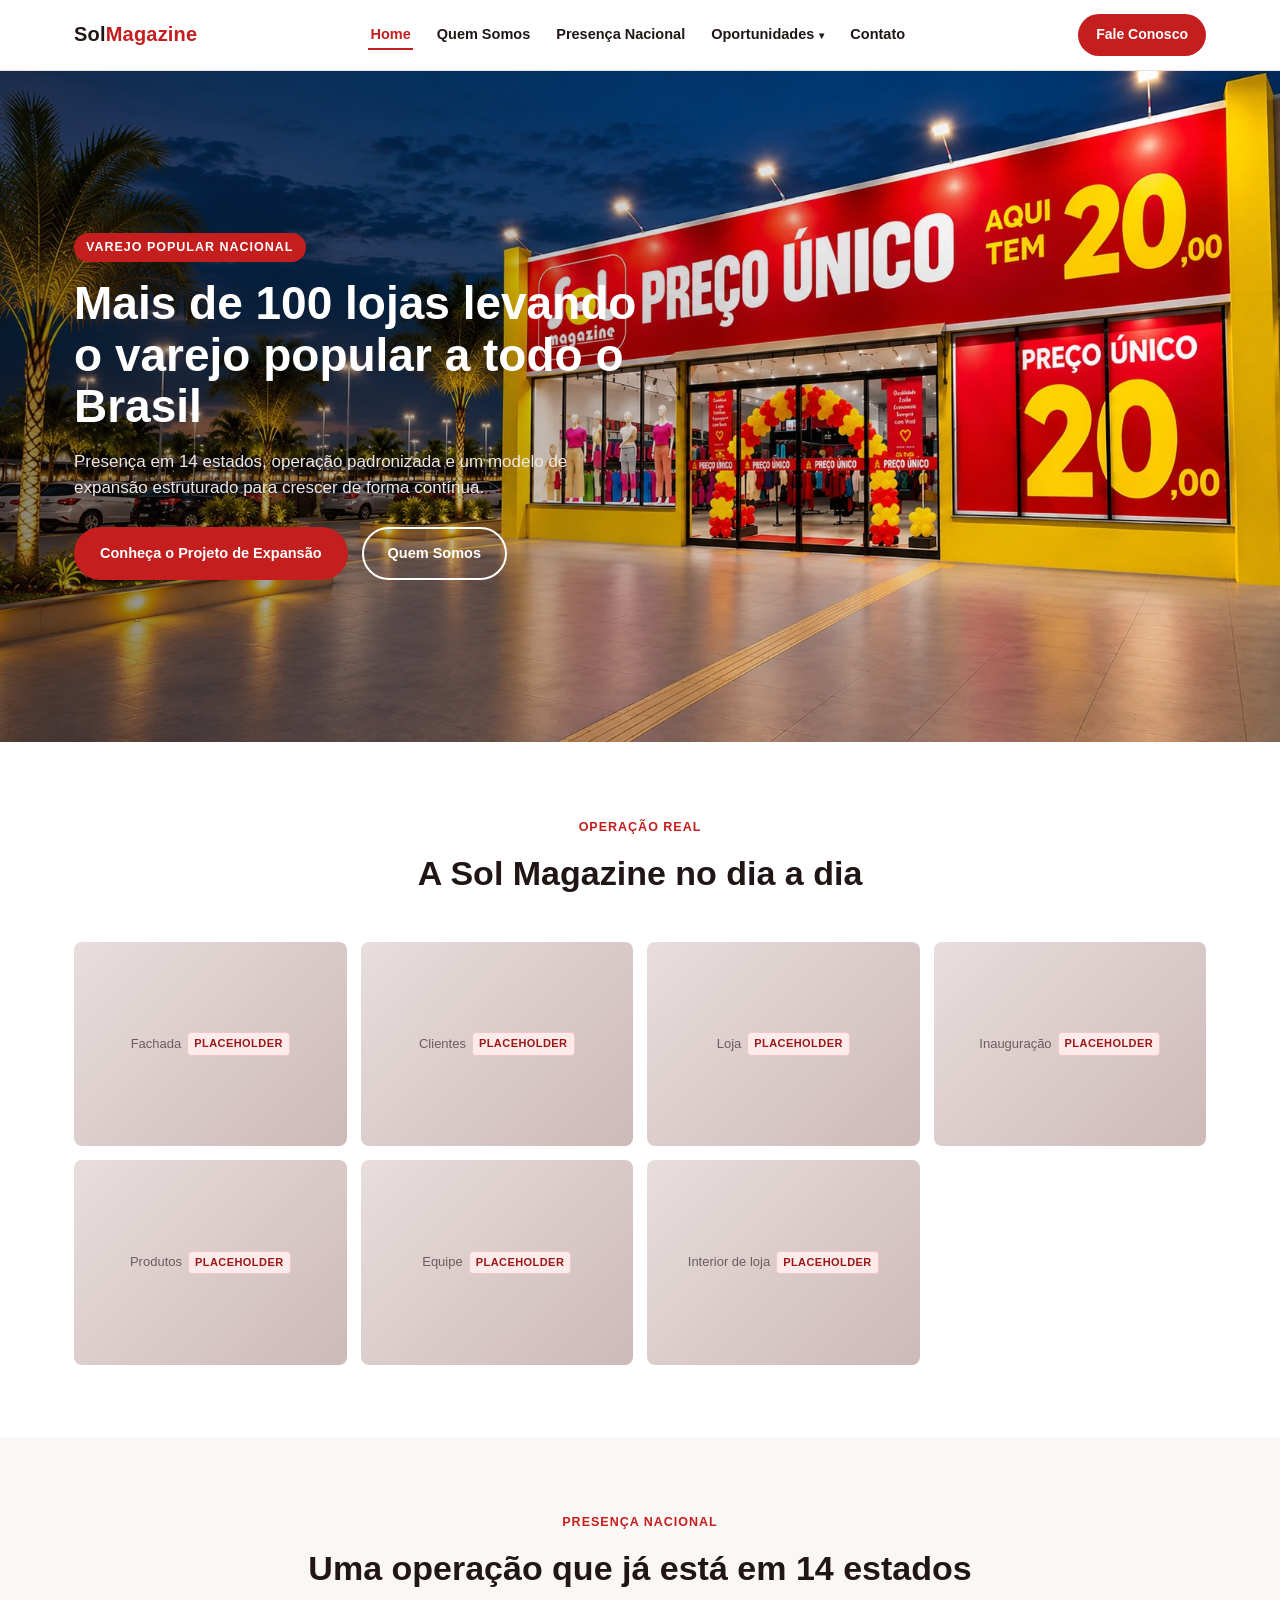
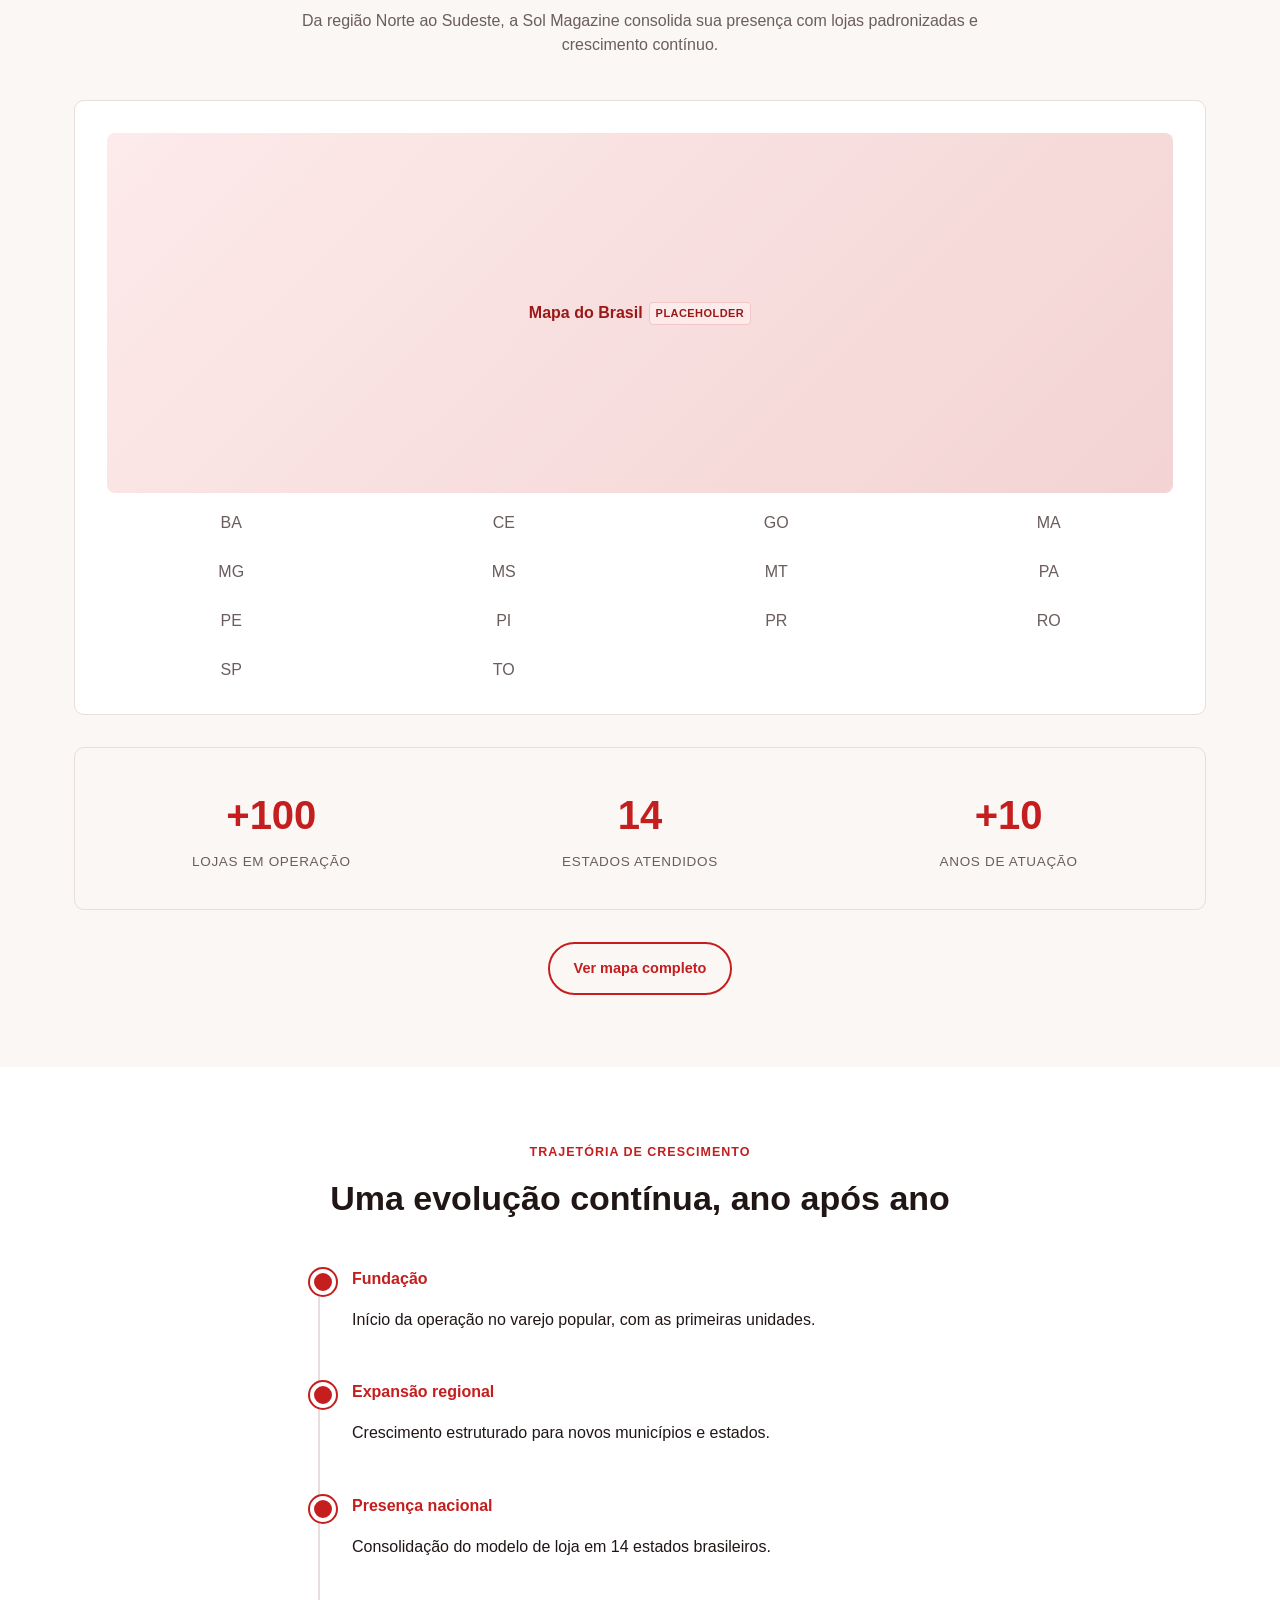
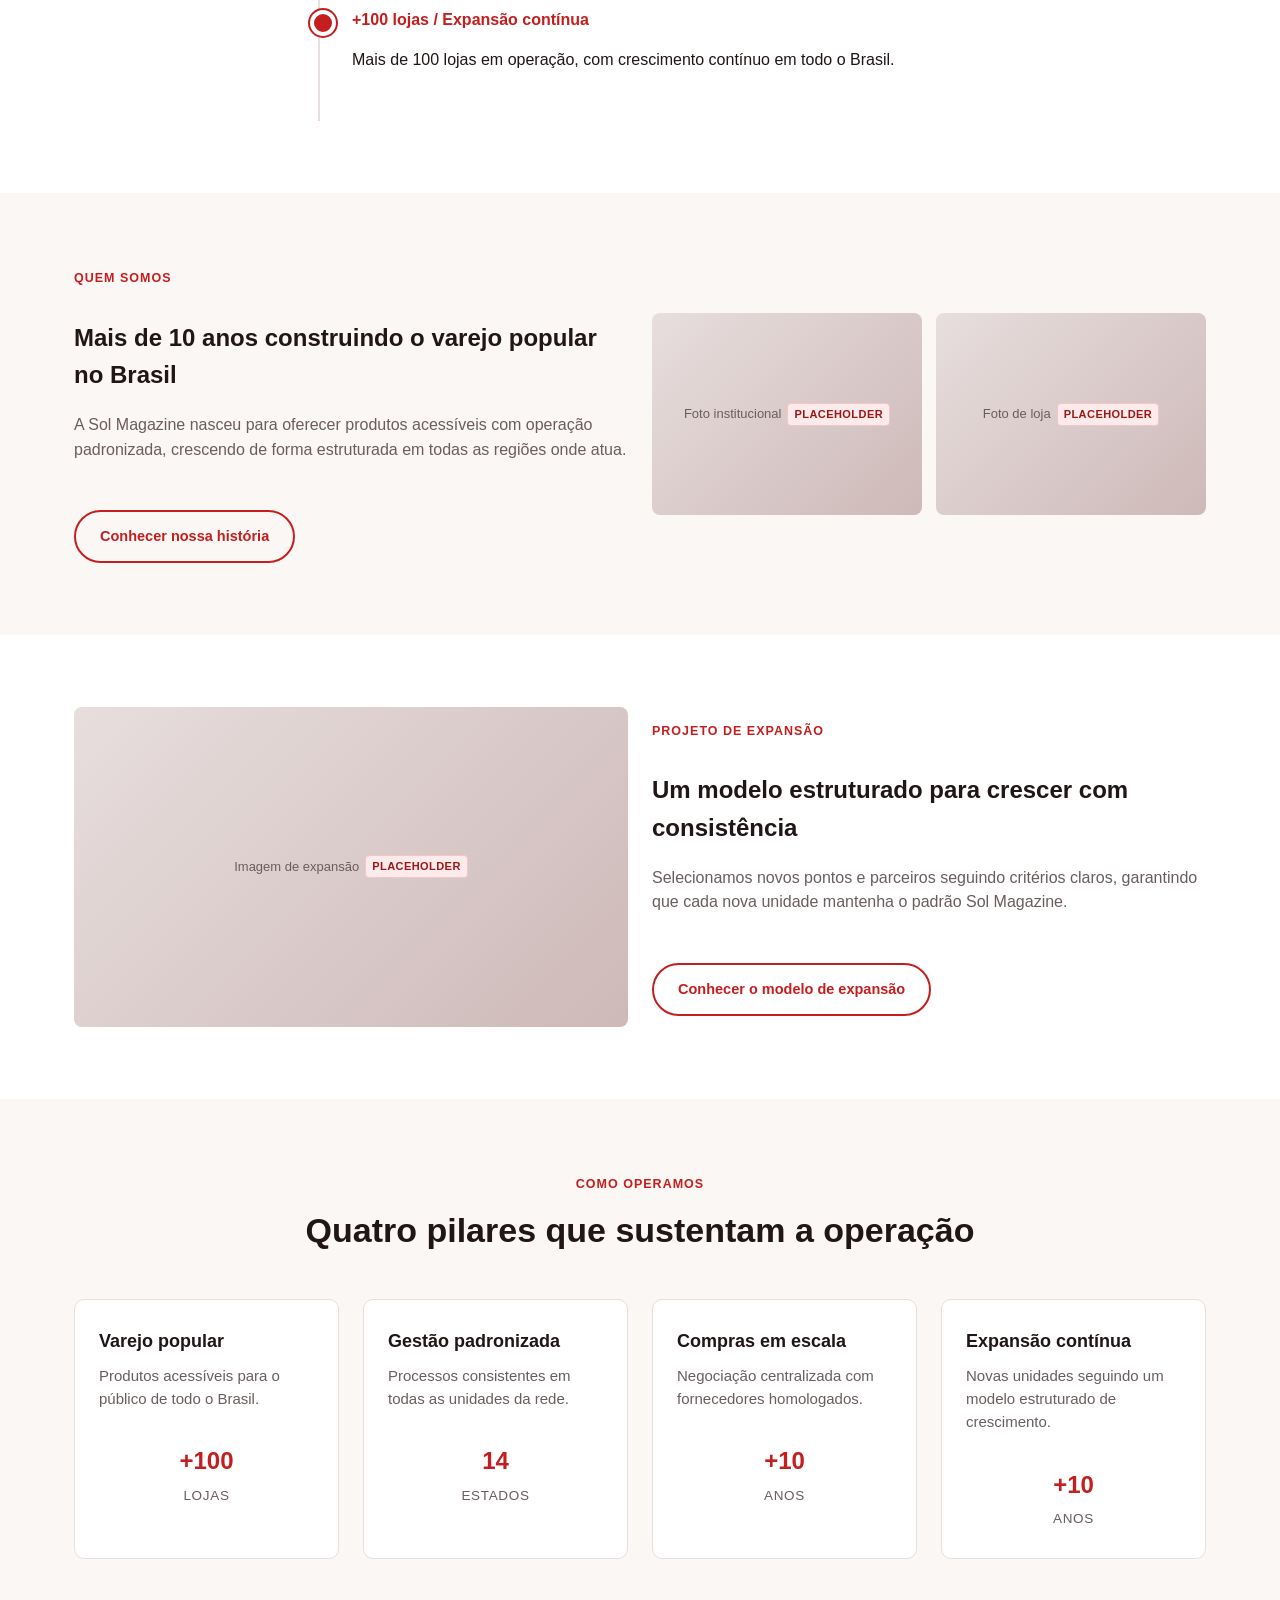
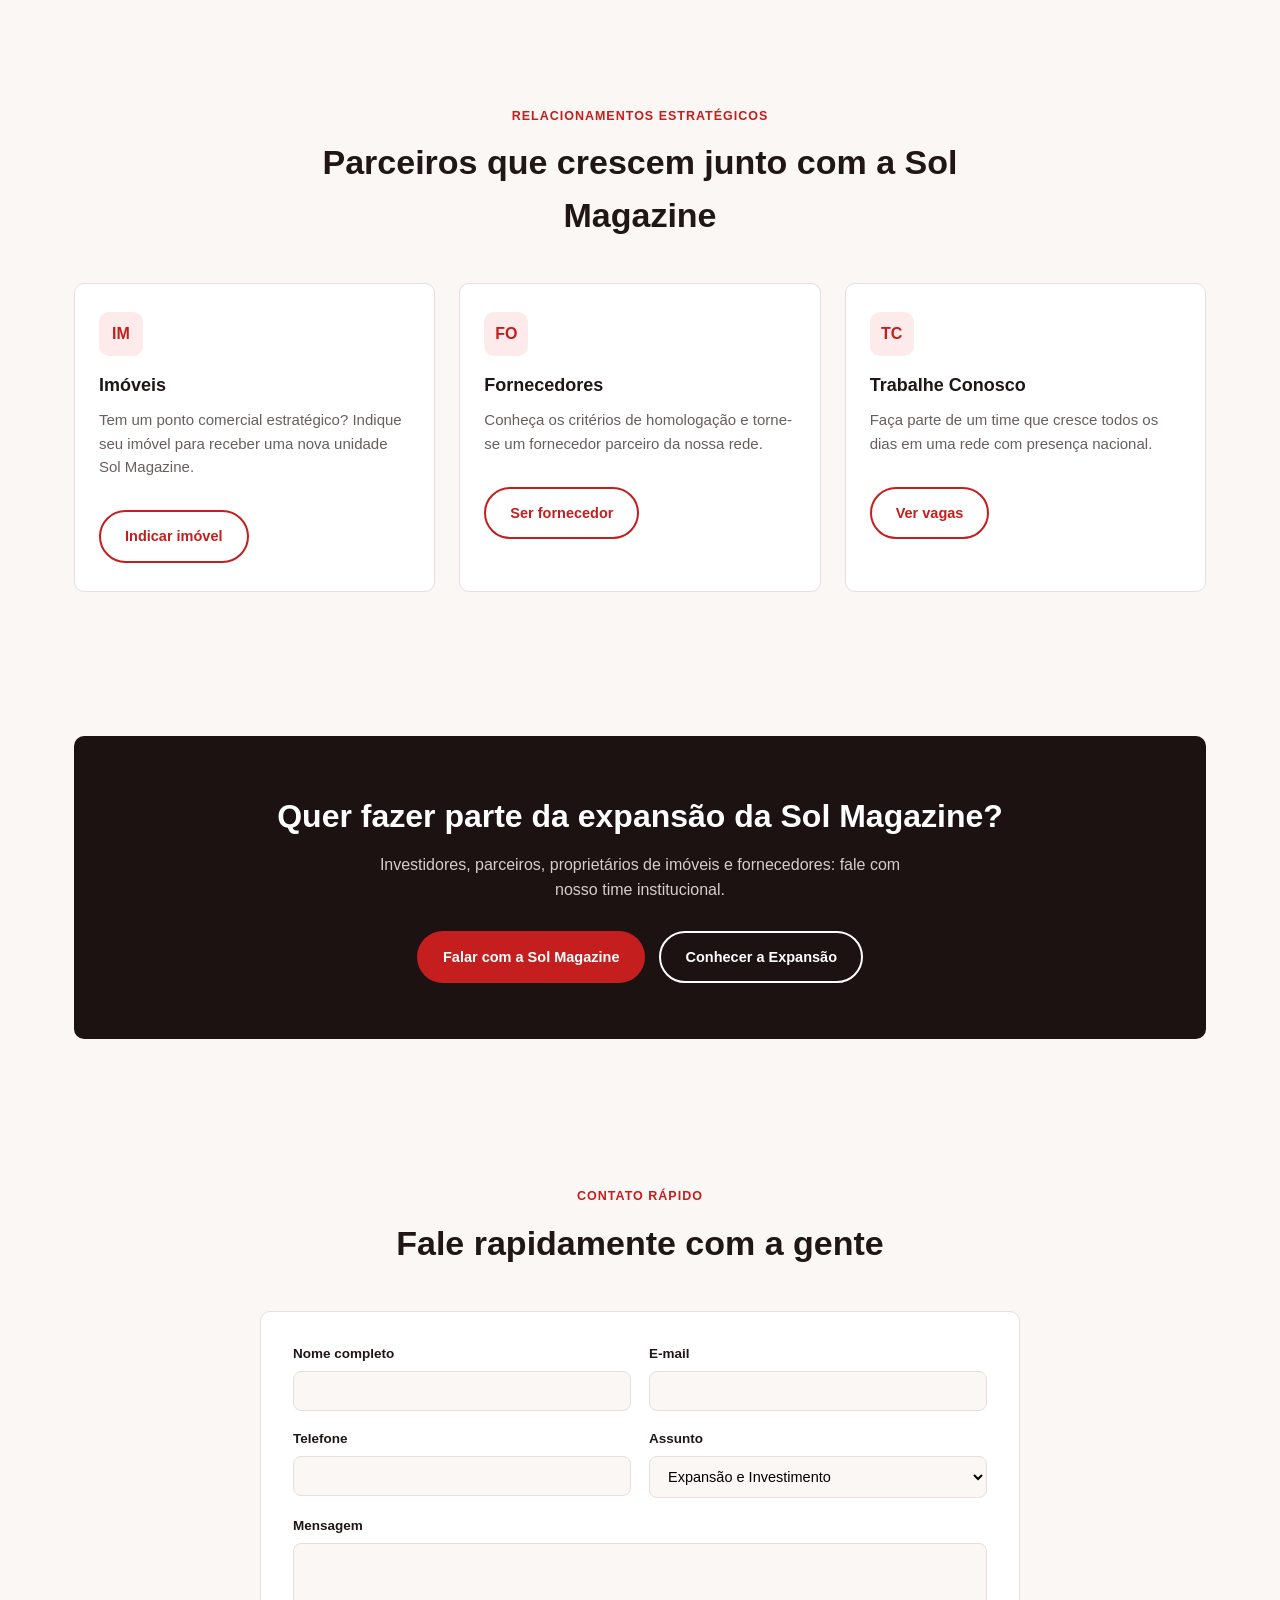
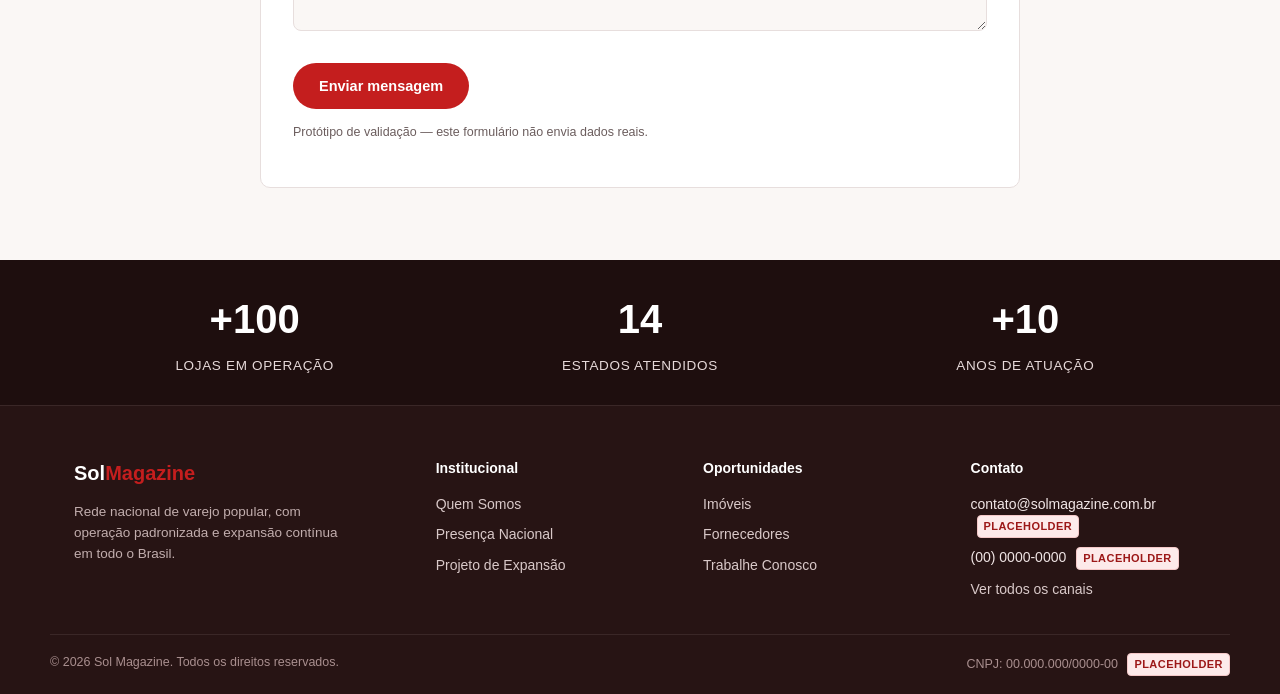
==== index.html @ a0f17f72 "Homologa Hero responsivo da Home com imagens e gradientes definitivos Co-Authored-By: Claude Sonnet " ====
<!DOCTYPE html>
<html lang="pt-BR">
<head>
<meta charset="UTF-8">
<meta name="viewport" content="width=device-width, initial-scale=1.0">
<title>Sol Magazine | Rede Nacional de Varejo Popular</title>
<link rel="stylesheet" href="styles.css">
<style>
/* Hero Home — desktop/tablet */
#hero-home {
  background-position: center center;
}
#hero-home::before {
  background: linear-gradient(to right, rgba(10,5,5,0.48) 0%, rgba(10,5,5,0.32) 30%, rgba(10,5,5,0.12) 58%, transparent 82%);
}
/* Hero Home — mobile */
@media (max-width: 768px) {
  #hero-home {
    background-image: url('assets/images/hero-home-mobile.png') !important;
    background-position: center center;
  }
  #hero-home::before {
    background: linear-gradient(to bottom, rgba(10,5,5,0.70) 0%, rgba(10,5,5,0.45) 40%, rgba(10,5,5,0.20) 70%, transparent 100%);
  }
}
</style>
</head>
<body>

  <header class="site-header">
    <div class="nav-wrap">
      <a href="index.html" class="logo">Sol<span>Magazine</span></a>
      <nav>
        <ul class="nav-links">
          <li><a href="index.html">Home</a></li>
          <li><a href="quem-somos.html">Quem Somos</a></li>
          <li><a href="presenca-nacional.html">Presença Nacional</a></li>
          <li class="has-dropdown">
            <a href="#" class="dropdown-toggle">Oportunidades</a>
            <ul class="dropdown-menu">
              <li><a href="expansao.html">Expansão</a></li>
              <li><a href="imoveis.html">Imóveis</a></li>
              <li><a href="fornecedores.html">Fornecedores</a></li>
              <li><a href="trabalhe-conosco.html">Trabalhe Conosco</a></li>
            </ul>
          </li>
          <li><a href="contato.html">Contato</a></li>
        </ul>
      </nav>
      <a href="contato.html" class="nav-cta">Fale Conosco</a>
      <button class="menu-toggle" aria-label="Abrir menu">&#9776;</button>
    </div>
  </header>

  <main>
    <!-- HERO -->
    <section class="hero" id="hero-home" style="background-image:url('assets/images/hero-home-desktop.png');">
      <div class="hero-content">
        <span class="eyebrow">Varejo Popular Nacional</span>
        <h1>Mais de 100 lojas levando o varejo popular a todo o Brasil</h1>
        <p>Presença em 14 estados, operação padronizada e um modelo de expansão estruturado para crescer de forma contínua.</p>
        <div class="hero-actions">
          <a href="expansao.html" class="btn btn-primary">Conheça o Projeto de Expansão</a>
          <a href="quem-somos.html" class="btn btn-outline">Quem Somos</a>
        </div>
      </div>
    </section>

    <!-- OPERAÇÃO REAL -->
    <section class="section-alt">
      <div class="container">
        <div class="section-head">
          <span class="section-eyebrow">Operação Real</span>
          <h2>A Sol Magazine no dia a dia</h2>
        </div>
        <div class="gallery">
          <div class="gallery-item">Fachada <span class="placeholder-tag">placeholder</span></div>
          <div class="gallery-item">Clientes <span class="placeholder-tag">placeholder</span></div>
          <div class="gallery-item">Loja <span class="placeholder-tag">placeholder</span></div>
          <div class="gallery-item">Inauguração <span class="placeholder-tag">placeholder</span></div>
          <div class="gallery-item">Produtos <span class="placeholder-tag">placeholder</span></div>
          <div class="gallery-item">Equipe <span class="placeholder-tag">placeholder</span></div>
          <div class="gallery-item">Interior de loja <span class="placeholder-tag">placeholder</span></div>
        </div>
      </div>
    </section>

    <!-- PRESENÇA NACIONAL (resumo) -->
    <section class="section-tinted">
      <div class="container">
        <div class="section-head">
          <span class="section-eyebrow">Presença Nacional</span>
          <h2>Uma operação que já está em 14 estados</h2>
          <p>Da região Norte ao Sudeste, a Sol Magazine consolida sua presença com lojas padronizadas e crescimento contínuo.</p>
        </div>
        <div class="map-wrap">
          <div class="map-placeholder">Mapa do Brasil <span class="placeholder-tag">placeholder</span></div>
          <div class="grid grid-4" style="text-align:center;">
            <div>BA</div><div>CE</div><div>GO</div><div>MA</div>
            <div>MG</div><div>MS</div><div>MT</div><div>PA</div>
            <div>PE</div><div>PI</div><div>PR</div><div>RO</div>
            <div>SP</div><div>TO</div>
          </div>
        </div>
        <div class="stats-bar light mt-32">
          <div class="stat"><div class="stat-num">+100</div><div class="stat-label">Lojas em operação</div></div>
          <div class="stat"><div class="stat-num">14</div><div class="stat-label">Estados atendidos</div></div>
          <div class="stat"><div class="stat-num">+10</div><div class="stat-label">Anos de atuação</div></div>
        </div>
        <div class="text-center mt-32">
          <a href="presenca-nacional.html" class="btn btn-secondary">Ver mapa completo</a>
        </div>
      </div>
    </section>

    <!-- TRAJETÓRIA DE CRESCIMENTO -->
    <section class="section-alt">
      <div class="container">
        <div class="section-head">
          <span class="section-eyebrow">Trajetória de Crescimento</span>
          <h2>Uma evolução contínua, ano após ano</h2>
        </div>
        <ul class="timeline" style="max-width:680px; margin:0 auto;">
          <li class="timeline-item">
            <span class="timeline-year">Fundação</span>
            <p>Início da operação no varejo popular, com as primeiras unidades.</p>
          </li>
          <li class="timeline-item">
            <span class="timeline-year">Expansão regional</span>
            <p>Crescimento estruturado para novos municípios e estados.</p>
          </li>
          <li class="timeline-item">
            <span class="timeline-year">Presença nacional</span>
            <p>Consolidação do modelo de loja em 14 estados brasileiros.</p>
          </li>
          <li class="timeline-item">
            <span class="timeline-year">+100 lojas / Expansão contínua</span>
            <p>Mais de 100 lojas em operação, com crescimento contínuo em todo o Brasil.</p>
          </li>
        </ul>
      </div>
    </section>

    <!-- QUEM SOMOS (resumo) -->
    <section class="section-tinted">
      <div class="container">
        <div class="grid grid-2" style="align-items:center;">
          <div>
            <span class="section-eyebrow">Quem Somos</span>
            <h2>Mais de 10 anos construindo o varejo popular no Brasil</h2>
            <p style="color:var(--texto-claro);">A Sol Magazine nasceu para oferecer produtos acessíveis com operação padronizada, crescendo de forma estruturada em todas as regiões onde atua.</p>
            <a href="quem-somos.html" class="btn btn-secondary mt-32">Conhecer nossa história</a>
          </div>
          <div class="gallery" style="grid-template-columns:repeat(2,1fr);">
            <div class="gallery-item">Foto institucional <span class="placeholder-tag">placeholder</span></div>
            <div class="gallery-item">Foto de loja <span class="placeholder-tag">placeholder</span></div>
          </div>
        </div>
      </div>
    </section>

    <!-- PROJETO DE EXPANSÃO -->
    <section class="section-alt">
      <div class="container">
        <div class="grid grid-2" style="align-items:center;">
          <div class="gallery-item" style="aspect-ratio:auto; height:320px;">Imagem de expansão <span class="placeholder-tag">placeholder</span></div>
          <div>
            <span class="section-eyebrow">Projeto de Expansão</span>
            <h2>Um modelo estruturado para crescer com consistência</h2>
            <p style="color:var(--texto-claro);">Selecionamos novos pontos e parceiros seguindo critérios claros, garantindo que cada nova unidade mantenha o padrão Sol Magazine.</p>
            <a href="expansao.html" class="btn btn-secondary mt-32">Conhecer o modelo de expansão</a>
          </div>
        </div>
      </div>
    </section>

    <!-- COMO OPERAMOS -->
    <section class="section-tinted">
      <div class="container">
        <div class="section-head">
          <span class="section-eyebrow">Como Operamos</span>
          <h2>Quatro pilares que sustentam a operação</h2>
        </div>
        <div class="grid grid-4">
          <div class="card">
            <h3>Varejo popular</h3>
            <p>Produtos acessíveis para o público de todo o Brasil.</p>
            <div class="stat mt-32"><div class="stat-num" style="color:var(--vermelho); font-size:24px;">+100</div><div class="stat-label" style="color:var(--texto-claro);">lojas</div></div>
          </div>
          <div class="card">
            <h3>Gestão padronizada</h3>
            <p>Processos consistentes em todas as unidades da rede.</p>
            <div class="stat mt-32"><div class="stat-num" style="color:var(--vermelho); font-size:24px;">14</div><div class="stat-label" style="color:var(--texto-claro);">estados</div></div>
          </div>
          <div class="card">
            <h3>Compras em escala</h3>
            <p>Negociação centralizada com fornecedores homologados.</p>
            <div class="stat mt-32"><div class="stat-num" style="color:var(--vermelho); font-size:24px;">+10</div><div class="stat-label" style="color:var(--texto-claro);">anos</div></div>
          </div>
          <div class="card">
            <h3>Expansão contínua</h3>
            <p>Novas unidades seguindo um modelo estruturado de crescimento.</p>
            <div class="stat mt-32"><div class="stat-num" style="color:var(--vermelho); font-size:24px;">+10</div><div class="stat-label" style="color:var(--texto-claro);">anos</div></div>
          </div>
        </div>
      </div>
    </section>

    <!-- RELACIONAMENTOS ESTRATÉGICOS -->
    <section class="section-tinted">
      <div class="container">
        <div class="section-head">
          <span class="section-eyebrow">Relacionamentos Estratégicos</span>
          <h2>Parceiros que crescem junto com a Sol Magazine</h2>
        </div>
        <div class="grid grid-3">
          <div class="card">
            <div class="card-icon">IM</div>
            <h3>Imóveis</h3>
            <p>Tem um ponto comercial estratégico? Indique seu imóvel para receber uma nova unidade Sol Magazine.</p>
            <a href="imoveis.html" class="btn btn-secondary mt-32">Indicar imóvel</a>
          </div>
          <div class="card">
            <div class="card-icon">FO</div>
            <h3>Fornecedores</h3>
            <p>Conheça os critérios de homologação e torne-se um fornecedor parceiro da nossa rede.</p>
            <a href="fornecedores.html" class="btn btn-secondary mt-32">Ser fornecedor</a>
          </div>
          <div class="card">
            <div class="card-icon">TC</div>
            <h3>Trabalhe Conosco</h3>
            <p>Faça parte de um time que cresce todos os dias em uma rede com presença nacional.</p>
            <a href="trabalhe-conosco.html" class="btn btn-secondary mt-32">Ver vagas</a>
          </div>
        </div>
      </div>
    </section>

    <!-- CTA FINAL -->
    <section>
      <div class="container">
        <div class="cta-final">
          <h2>Quer fazer parte da expansão da Sol Magazine?</h2>
          <p>Investidores, parceiros, proprietários de imóveis e fornecedores: fale com nosso time institucional.</p>
          <div class="cta-final-actions">
            <a href="contato.html" class="btn btn-primary">Falar com a Sol Magazine</a>
            <a href="expansao.html" class="btn btn-outline">Conhecer a Expansão</a>
          </div>
        </div>
      </div>
    </section>

    <!-- FORMULÁRIO DE CONTATO RÁPIDO -->
    <section class="section-tinted">
      <div class="container">
        <div class="section-head">
          <span class="section-eyebrow">Contato Rápido</span>
          <h2>Fale rapidamente com a gente</h2>
        </div>
        <div class="form-card" style="max-width:760px; margin:0 auto;">
          <form data-prototype-form>
            <div class="form-grid">
              <div class="form-field"><label>Nome completo</label><input type="text" required></div>
              <div class="form-field"><label>E-mail</label><input type="email" required></div>
              <div class="form-field"><label>Telefone</label><input type="tel"></div>
              <div class="form-field"><label>Assunto</label>
                <select>
                  <option>Expansão e Investimento</option>
                  <option>Imóveis</option>
                  <option>Fornecedores</option>
                  <option>RH e Carreiras</option>
                  <option>Contato Geral</option>
                </select>
              </div>
              <div class="form-field full"><label>Mensagem</label><textarea rows="4"></textarea></div>
            </div>
            <button type="submit" class="btn btn-primary mt-32">Enviar mensagem</button>
            <p class="form-note">Protótipo de validação — este formulário não envia dados reais.</p>
          </form>
          <div class="form-success">Mensagem enviada com sucesso. Em breve retornaremos o contato.</div>
        </div>
      </div>
    </section>
  </main>

  <footer class="site-footer">
    <div class="footer-credibility">
      <div class="container">
        <div class="stats-bar">
          <div class="stat"><div class="stat-num">+100</div><div class="stat-label">Lojas em operação</div></div>
          <div class="stat"><div class="stat-num">14</div><div class="stat-label">Estados atendidos</div></div>
          <div class="stat"><div class="stat-num">+10</div><div class="stat-label">Anos de atuação</div></div>
        </div>
      </div>
    </div>
    <div class="footer-main">
      <div class="container footer-grid">
        <div>
          <div class="footer-logo">Sol<span>Magazine</span></div>
          <p class="footer-desc">Rede nacional de varejo popular, com operação padronizada e expansão contínua em todo o Brasil.</p>
        </div>
        <div>
          <h4>Institucional</h4>
          <ul>
            <li><a href="quem-somos.html">Quem Somos</a></li>
            <li><a href="presenca-nacional.html">Presença Nacional</a></li>
            <li><a href="expansao.html">Projeto de Expansão</a></li>
          </ul>
        </div>
        <div>
          <h4>Oportunidades</h4>
          <ul>
            <li><a href="imoveis.html">Imóveis</a></li>
            <li><a href="fornecedores.html">Fornecedores</a></li>
            <li><a href="trabalhe-conosco.html">Trabalhe Conosco</a></li>
          </ul>
        </div>
        <div>
          <h4>Contato</h4>
          <ul>
            <li>contato@solmagazine.com.br <span class="placeholder-tag">placeholder</span></li>
            <li>(00) 0000-0000 <span class="placeholder-tag">placeholder</span></li>
            <li><a href="contato.html">Ver todos os canais</a></li>
          </ul>
        </div>
      </div>
    </div>
    <div class="container footer-bottom">
      <span>&copy; 2026 Sol Magazine. Todos os direitos reservados.</span>
      <span>CNPJ: 00.000.000/0000-00 <span class="placeholder-tag">placeholder</span></span>
    </div>
  </footer>
  <script src="script.js"></script>
</body>
</html>
---- styles.css ----
/* SOL MAGAZINE — Protótipo HTML navegável — Fase 2 */

:root {
  --vermelho: #c41e1e;
  --vermelho-escuro: #9c1818;
  --rodape: #271414;
  --texto: #211616;
  --texto-claro: #6b5d5d;
  --bg-claro: #faf7f5;
  --bg-section: #ffffff;
  --bg-escuro: #1c1212;
  --borda: #e7dedd;
  --radius: 10px;
  --maxw: 1180px;
}

* { box-sizing: border-box; }

html { scroll-behavior: smooth; }

body {
  margin: 0;
  font-family: "Segoe UI", Roboto, Arial, sans-serif;
  color: var(--texto);
  background: var(--bg-claro);
  line-height: 1.55;
}

img { max-width: 100%; display: block; }

a { color: inherit; text-decoration: none; }

.container {
  max-width: var(--maxw);
  margin: 0 auto;
  padding: 0 24px;
}

.placeholder-tag {
  display: inline-block;
  font-size: 11px;
  font-weight: 700;
  letter-spacing: .04em;
  text-transform: uppercase;
  color: var(--vermelho-escuro);
  background: #fdeaea;
  border: 1px solid #f3c7c7;
  border-radius: 4px;
  padding: 2px 6px;
  margin-left: 6px;
}

/* ===== HEADER ===== */
.site-header {
  position: sticky;
  top: 0;
  z-index: 1000;
  background: rgba(255,255,255,.97);
  border-bottom: 1px solid var(--borda);
  backdrop-filter: blur(6px);
}

.nav-wrap {
  display: flex;
  align-items: center;
  justify-content: space-between;
  padding: 14px 24px;
  max-width: var(--maxw);
  margin: 0 auto;
}

.logo {
  font-weight: 800;
  font-size: 20px;
  letter-spacing: .01em;
  color: var(--texto);
}
.logo span { color: var(--vermelho); }

.nav-links {
  display: flex;
  gap: 22px;
  list-style: none;
  margin: 0;
  padding: 0;
}

.nav-links a {
  font-size: 14.5px;
  font-weight: 600;
  color: var(--texto);
  padding: 6px 2px;
  border-bottom: 2px solid transparent;
  transition: border-color .15s, color .15s;
}
.nav-links a:hover,
.nav-links a.active {
  color: var(--vermelho);
  border-bottom-color: var(--vermelho);
}

.nav-cta {
  background: var(--vermelho);
  color: #fff;
  padding: 10px 18px;
  border-radius: 999px;
  font-weight: 700;
  font-size: 14px;
  white-space: nowrap;
}
.nav-cta:hover { background: var(--vermelho-escuro); }

.menu-toggle {
  display: none;
  background: none;
  border: none;
  font-size: 26px;
  cursor: pointer;
  color: var(--texto);
}

/* ===== DROPDOWN "OPORTUNIDADES" ===== */
.has-dropdown { position: relative; }
.dropdown-toggle::after { content: "\25BE"; font-size: 10px; margin-left: 5px; }
.dropdown-menu {
  position: absolute;
  top: 100%;
  left: 0;
  min-width: 210px;
  background: #fff;
  border: 1px solid var(--borda);
  border-radius: 8px;
  box-shadow: 0 12px 28px rgba(0,0,0,.12);
  list-style: none;
  margin: 8px 0 0;
  padding: 8px;
  opacity: 0;
  visibility: hidden;
  transform: translateY(6px);
  transition: opacity .15s, transform .15s, visibility .15s;
  z-index: 1100;
}
.has-dropdown:hover .dropdown-menu,
.has-dropdown:focus-within .dropdown-menu,
.has-dropdown.open .dropdown-menu {
  opacity: 1;
  visibility: visible;
  transform: translateY(0);
}
.dropdown-menu li { width: 100%; }
.dropdown-menu a {
  display: block;
  padding: 9px 12px;
  border-radius: 6px;
  border-bottom: none;
  font-size: 14px;
}
.dropdown-menu a:hover { background: var(--bg-claro); color: var(--vermelho); }

@media (max-width: 920px) {
  .menu-toggle { display: block; }
  .nav-links {
    position: absolute;
    top: 100%;
    left: 0;
    right: 0;
    background: #fff;
    flex-direction: column;
    gap: 0;
    border-bottom: 1px solid var(--borda);
    max-height: 0;
    overflow: hidden;
    transition: max-height .25s ease;
  }
  .nav-links.open { max-height: 560px; overflow-y: auto; }
  .nav-links li { width: 100%; }
  .nav-links a { display: block; padding: 14px 24px; border-bottom: 1px solid var(--borda); border-radius: 0; }
  .nav-cta { display: none; }

  .has-dropdown { position: static; }
  .dropdown-menu {
    position: static;
    opacity: 1;
    visibility: visible;
    transform: none;
    box-shadow: none;
    border: none;
    max-height: 0;
    overflow: hidden;
    padding: 0;
    margin: 0;
    transition: max-height .25s ease;
  }
  .has-dropdown.open .dropdown-menu { max-height: 320px; }
  .dropdown-menu a { padding: 12px 24px 12px 40px; border-bottom: 1px solid var(--borda); }
}

/* ===== HERO ===== */
.hero {
  position: relative;
  min-height: 480px;
  display: flex;
  align-items: center;
  background-size: cover;
  background-position: center;
  overflow: hidden;
  isolation: isolate;
}

.hero::before {
  content: "";
  position: absolute;
  inset: 0;
  background: rgba(28,18,18,.4);
  z-index: 1;
}

.hero-content {
  position: relative;
  z-index: 2;
  max-width: 620px;
  padding: 90px 24px;
  margin: 0 auto;
  margin-left: max(24px, calc((100vw - var(--maxw)) / 2));
  color: #fff;
}

.hero.hero-neutro::before {
  background: rgba(28,18,18,.4);
}

.eyebrow {
  display: inline-block;
  text-transform: uppercase;
  letter-spacing: .08em;
  font-size: 12.5px;
  font-weight: 700;
  color: #fff;
  background: var(--vermelho);
  padding: 5px 12px;
  border-radius: 999px;
  margin-bottom: 16px;
}

.hero h1 {
  font-size: clamp(30px, 4vw, 46px);
  line-height: 1.12;
  margin: 0 0 16px;
}

.hero p {
  font-size: 17px;
  color: #efe6e6;
  margin: 0 0 26px;
  max-width: 520px;
}

.hero-actions { display: flex; gap: 14px; flex-wrap: wrap; }

/* ===== BUTTONS ===== */
.btn {
  display: inline-block;
  padding: 13px 24px;
  border-radius: 999px;
  font-weight: 700;
  font-size: 14.5px;
  border: 2px solid transparent;
  cursor: pointer;
  transition: transform .12s, background .15s, color .15s, border-color .15s;
}
.btn:hover { transform: translateY(-1px); }

.btn-primary { background: var(--vermelho); color: #fff; }
.btn-primary:hover { background: var(--vermelho-escuro); }

.btn-outline { background: transparent; color: #fff; border-color: #fff; }
.btn-outline:hover { background: #fff; color: var(--texto); }

.btn-secondary { background: transparent; color: var(--vermelho); border-color: var(--vermelho); }
.btn-secondary:hover { background: var(--vermelho); color: #fff; }

/* ===== SECTIONS ===== */
section { padding: 72px 0; }
.section-alt { background: #fff; }
.section-tinted { background: var(--bg-claro); }

.section-head { max-width: 680px; margin: 0 auto 42px; text-align: center; }
.section-head.left { margin: 0 0 36px; text-align: left; }

.section-eyebrow {
  display: inline-block;
  color: var(--vermelho);
  font-weight: 700;
  font-size: 12.5px;
  letter-spacing: .08em;
  text-transform: uppercase;
  margin-bottom: 10px;
}

.section-head h2 { font-size: clamp(26px, 3vw, 34px); margin: 0 0 14px; }
.section-head p { color: var(--texto-claro); font-size: 16px; margin: 0; }

/* ===== GRID / CARDS ===== */
.grid { display: grid; gap: 24px; }
.grid-2 { grid-template-columns: repeat(2, 1fr); }
.grid-3 { grid-template-columns: repeat(3, 1fr); }
.grid-4 { grid-template-columns: repeat(4, 1fr); }

@media (max-width: 920px) {
  .grid-2, .grid-3, .grid-4 { grid-template-columns: 1fr; }
}

.card {
  background: #fff;
  border: 1px solid var(--borda);
  border-radius: var(--radius);
  padding: 28px 24px;
}
.card.dark { background: var(--bg-escuro); color: #fff; border-color: #382828; }

.card-icon {
  width: 44px; height: 44px;
  border-radius: 10px;
  background: #fdeaea;
  color: var(--vermelho);
  display: flex; align-items: center; justify-content: center;
  font-weight: 800;
  margin-bottom: 16px;
}

.card h3 { margin: 0 0 8px; font-size: 18px; }
.card p { margin: 0; color: var(--texto-claro); font-size: 15px; }

/* ===== INDICADORES ===== */
.stats-bar {
  display: grid;
  grid-template-columns: repeat(3, 1fr);
  gap: 24px;
  background: var(--bg-escuro);
  color: #fff;
  border-radius: var(--radius);
  padding: 36px 24px;
}
.stats-bar.light { background: var(--bg-claro); color: var(--vermelho); border: 1px solid var(--borda); }
.stats-bar.light .stat-num { color: var(--vermelho); }
.stats-bar.light .stat-label { color: var(--texto-claro); }

.stat { text-align: center; }
.stat-num { font-size: clamp(28px, 4vw, 40px); font-weight: 800; color: #fff; }
.stat-label { font-size: 13.5px; text-transform: uppercase; letter-spacing: .05em; color: #e6d9d9; margin-top: 6px; }

@media (max-width: 700px) { .stats-bar { grid-template-columns: 1fr; } }

/* ===== BADGE ===== */
.badge {
  display: inline-block;
  background: #fdeaea;
  color: var(--vermelho-escuro);
  border: 1px solid #f3c7c7;
  border-radius: 999px;
  font-size: 12.5px;
  font-weight: 700;
  padding: 4px 12px;
}

/* ===== TIMELINE ===== */
.timeline { position: relative; margin: 0; padding: 0; list-style: none; }
.timeline::before {
  content: "";
  position: absolute;
  left: 18px; top: 0; bottom: 0;
  width: 2px; background: var(--borda);
}
.timeline-item { position: relative; padding: 0 0 32px 52px; }
.timeline-item::before {
  content: "";
  position: absolute;
  left: 10px; top: 2px;
  width: 18px; height: 18px;
  border-radius: 50%;
  background: var(--vermelho);
  border: 4px solid #fff;
  box-shadow: 0 0 0 2px var(--vermelho);
}
.timeline-year { font-weight: 800; color: var(--vermelho); display: block; margin-bottom: 4px; }

/* ===== STEPS ===== */
.steps { display: grid; gap: 20px; }
.step {
  display: flex; gap: 18px;
  background: #fff;
  border: 1px solid var(--borda);
  border-radius: var(--radius);
  padding: 22px;
}
.step-num {
  flex-shrink: 0;
  width: 38px; height: 38px;
  border-radius: 50%;
  background: var(--vermelho);
  color: #fff;
  font-weight: 800;
  display: flex; align-items: center; justify-content: center;
}
.step h3 { margin: 0 0 6px; font-size: 16.5px; }
.step p { margin: 0; color: var(--texto-claro); font-size: 14.5px; }

/* ===== GALLERY ===== */
.gallery { display: grid; grid-template-columns: repeat(4, 1fr); gap: 14px; }
.gallery-item {
  aspect-ratio: 4/3;
  background: linear-gradient(135deg, #e7dedd, #cdb9b8);
  border-radius: 8px;
  display: flex; align-items: center; justify-content: center;
  color: var(--texto-claro);
  font-size: 13px;
  text-align: center;
  padding: 8px;
}
@media (max-width: 920px) { .gallery { grid-template-columns: repeat(2, 1fr); } }

/* ===== CHECKLIST (PERFIL) ===== */
.checklist-grid { display: grid; grid-template-columns: 1fr 1fr; gap: 24px; }
@media (max-width: 920px) { .checklist-grid { grid-template-columns: 1fr; } }
.checklist-list { list-style: none; margin: 0; padding: 0; display: flex; flex-direction: column; gap: 14px; }
.checklist-item { display: flex; align-items: flex-start; gap: 10px; font-size: 15px; color: var(--texto); }
.checklist-item .icon-check, .checklist-item .icon-cross {
  flex-shrink: 0;
  width: 22px; height: 22px;
  border-radius: 50%;
  font-size: 13px;
  font-weight: 800;
  display: flex; align-items: center; justify-content: center;
}
.checklist-item .icon-check { background: #eafaf0; color: #1d6b3c; }
.checklist-item .icon-cross { background: #fdeaea; color: var(--vermelho-escuro); }

/* ===== MAP ===== */
.map-wrap {
  background: #fff;
  border: 1px solid var(--borda);
  border-radius: var(--radius);
  padding: 32px;
  text-align: center;
  color: var(--texto-claro);
}
.map-placeholder {
  height: 360px;
  border-radius: 8px;
  background: linear-gradient(135deg, #fdeaea, #f3d3d3);
  display: flex; align-items: center; justify-content: center;
  color: var(--vermelho-escuro);
  font-weight: 700;
  margin-bottom: 18px;
}

/* ===== TABLE ===== */
table.estados {
  width: 100%;
  border-collapse: collapse;
  background: #fff;
  border-radius: var(--radius);
  overflow: hidden;
  border: 1px solid var(--borda);
}
table.estados th, table.estados td {
  text-align: left;
  padding: 12px 16px;
  border-bottom: 1px solid var(--borda);
  font-size: 14.5px;
}
table.estados th {
  background: var(--bg-claro);
  text-transform: uppercase;
  font-size: 12px;
  letter-spacing: .04em;
  color: var(--texto-claro);
}
table.estados tr:last-child td { border-bottom: none; }
.table-scroll { overflow-x: auto; }

/* ===== FORM ===== */
.form-card {
  background: #fff;
  border: 1px solid var(--borda);
  border-radius: var(--radius);
  padding: 32px;
}
.form-grid { display: grid; grid-template-columns: 1fr 1fr; gap: 18px; }
@media (max-width: 700px) { .form-grid { grid-template-columns: 1fr; } }
.form-field { display: flex; flex-direction: column; gap: 6px; }
.form-field.full { grid-column: 1 / -1; }
.form-field label { font-size: 13.5px; font-weight: 700; }
.form-field input, .form-field select, .form-field textarea {
  border: 1px solid var(--borda);
  border-radius: 8px;
  padding: 11px 14px;
  font-size: 14.5px;
  font-family: inherit;
  background: var(--bg-claro);
}
.form-field input:focus, .form-field select:focus, .form-field textarea:focus {
  outline: 2px solid var(--vermelho);
  outline-offset: 1px;
  background: #fff;
}
.form-note { font-size: 12.5px; color: var(--texto-claro); margin-top: 14px; }
.form-success {
  display: none;
  background: #eafaf0;
  border: 1px solid #b9e6c9;
  color: #1d6b3c;
  padding: 14px 18px;
  border-radius: 8px;
  margin-top: 16px;
  font-size: 14.5px;
  font-weight: 600;
}
.form-success.show { display: block; }

/* ===== CTA PERFIL ===== */
.cta-perfil-grid { display: grid; grid-template-columns: repeat(4, 1fr); gap: 18px; }
@media (max-width: 920px) { .cta-perfil-grid { grid-template-columns: repeat(2, 1fr); } }
@media (max-width: 560px) { .cta-perfil-grid { grid-template-columns: 1fr; } }
.cta-perfil {
  background: var(--bg-escuro);
  color: #fff;
  border-radius: var(--radius);
  padding: 24px 20px;
  text-align: left;
}
.cta-perfil .badge { margin-bottom: 12px; }
.cta-perfil h4 { margin: 0 0 8px; font-size: 16px; }
.cta-perfil p { margin: 0 0 16px; font-size: 13.5px; color: #cdbcbc; }
.cta-perfil a.btn { padding: 9px 16px; font-size: 13px; }

/* ===== CTA FINAL FAIXA ===== */
.cta-final {
  background: var(--bg-escuro);
  color: #fff;
  text-align: center;
  border-radius: var(--radius);
  padding: 56px 32px;
}
.cta-final h2 { margin: 0 0 12px; font-size: clamp(24px,3vw,32px); }
.cta-final p { margin: 0 0 28px; color: #d8cccc; max-width: 560px; margin-left: auto; margin-right: auto; }
.cta-final-actions { display: flex; gap: 14px; justify-content: center; flex-wrap: wrap; }

/* ===== SIDEBAR (CONTATO) ===== */
.contato-layout { display: grid; grid-template-columns: 1.6fr 1fr; gap: 32px; }
@media (max-width: 920px) { .contato-layout { grid-template-columns: 1fr; } }
.sidebar-card {
  background: #fff;
  border: 1px solid var(--borda);
  border-radius: var(--radius);
  padding: 26px;
  margin-bottom: 18px;
}
.sidebar-card h4 { margin: 0 0 10px; font-size: 15px; }
.sidebar-card p { margin: 0 0 4px; font-size: 14px; color: var(--texto-claro); }
.social-row { display: flex; gap: 12px; margin-top: 12px; }
.social-row a {
  width: 38px; height: 38px;
  border-radius: 50%;
  border: 1px solid var(--borda);
  display: flex; align-items: center; justify-content: center;
  font-size: 13px; font-weight: 700;
  color: var(--vermelho);
}

.canais-grid { display: grid; grid-template-columns: repeat(3, 1fr); gap: 18px; margin-bottom: 40px; }
@media (max-width: 920px) { .canais-grid { grid-template-columns: 1fr 1fr; } }
@media (max-width: 600px) { .canais-grid { grid-template-columns: 1fr; } }

/* ===== FOOTER ===== */
.site-footer { background: var(--rodape); color: #f1e6e6; }
.footer-credibility {
  background: #1e0e0e;
  border-bottom: 1px solid #3a2727;
}
.footer-credibility .stats-bar {
  background: transparent;
  border-radius: 0;
  padding: 28px 0;
}
.footer-main { padding: 52px 0 24px; }
.footer-grid {
  display: grid;
  grid-template-columns: 1.4fr 1fr 1fr 1fr;
  gap: 32px;
}
@media (max-width: 920px) { .footer-grid { grid-template-columns: 1fr 1fr; } }
@media (max-width: 560px) { .footer-grid { grid-template-columns: 1fr; } }
.footer-grid h4 { font-size: 14px; margin: 0 0 14px; color: #fff; }
.footer-grid ul { list-style: none; margin: 0; padding: 0; }
.footer-grid li { margin-bottom: 9px; font-size: 14px; }
.footer-grid a { color: #d9c9c9; }
.footer-grid a:hover { color: #fff; }
.footer-logo { font-weight: 800; font-size: 20px; color: #fff; margin-bottom: 10px; }
.footer-logo span { color: var(--vermelho); }
.footer-desc { font-size: 13.5px; color: #c2aeae; max-width: 280px; }
.footer-bottom {
  border-top: 1px solid #3a2727;
  padding: 18px 0;
  font-size: 12.5px;
  color: #a98f8f;
  display: flex;
  justify-content: space-between;
  flex-wrap: wrap;
  gap: 8px;
}

/* ===== UTIL ===== */
.text-center { text-align: center; }
.mt-32 { margin-top: 32px; }
.fade-in { opacity: 0; transform: translateY(16px); transition: opacity .5s, transform .5s; }
.fade-in.visible { opacity: 1; transform: translateY(0); }

@media (max-width: 920px) {
  .grid-3, .grid-4 { grid-template-columns: 1fr; }
  .gallery { grid-template-columns: repeat(2,1fr); }
  .stats-bar { grid-template-columns: 1fr; }
  .footer-grid { grid-template-columns: 1fr 1fr; }
}
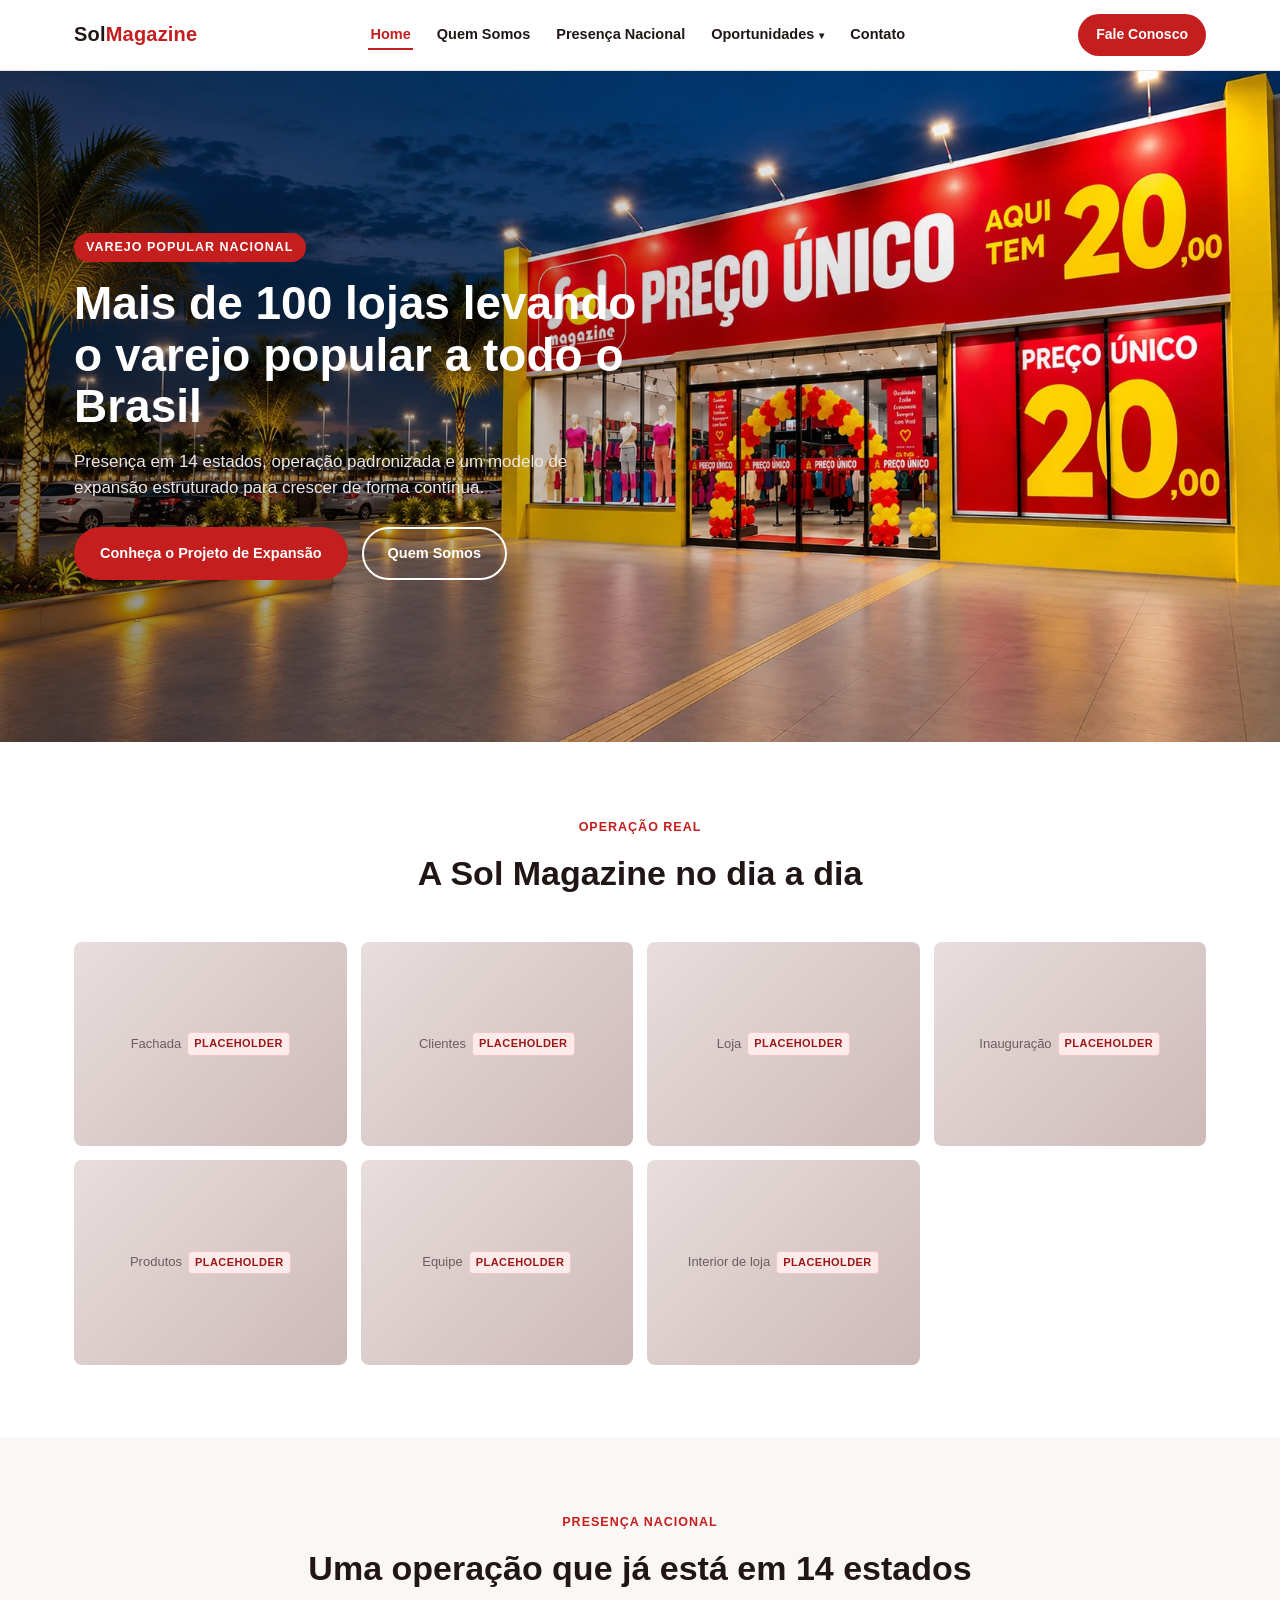
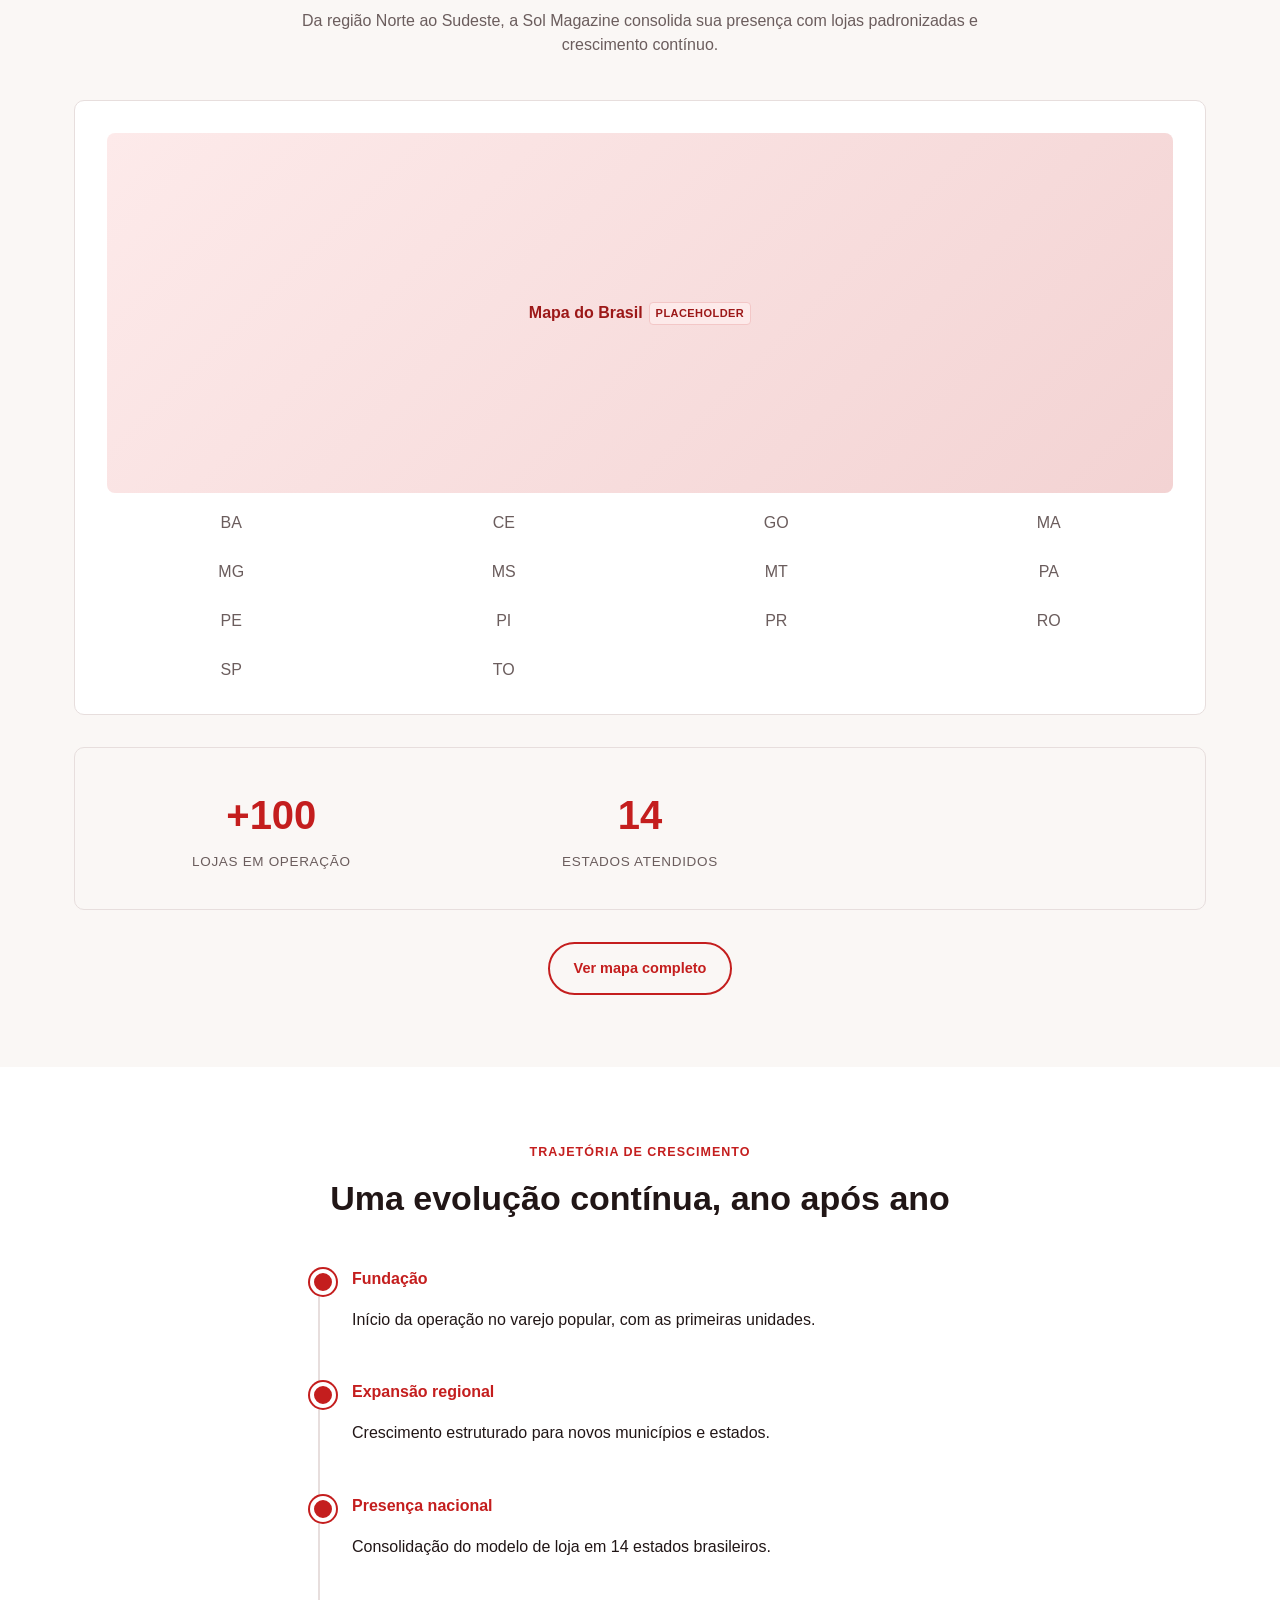
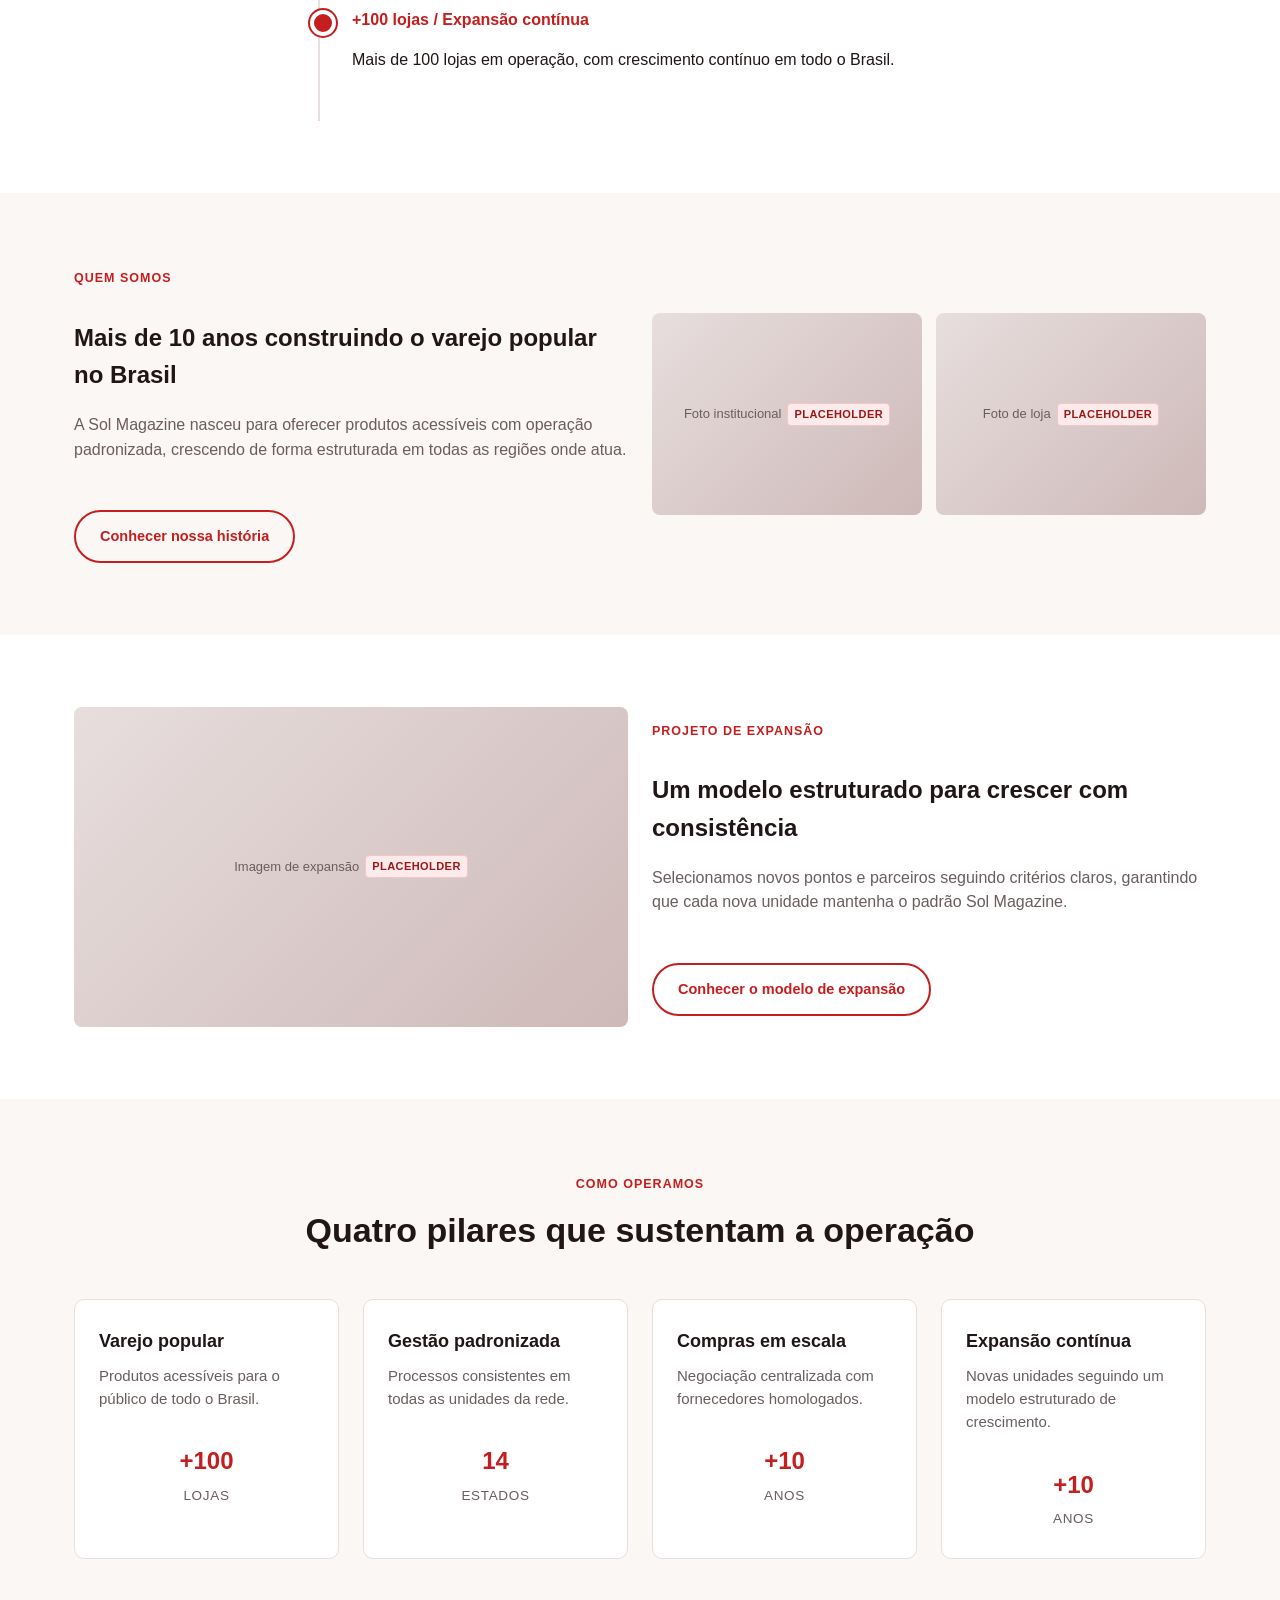
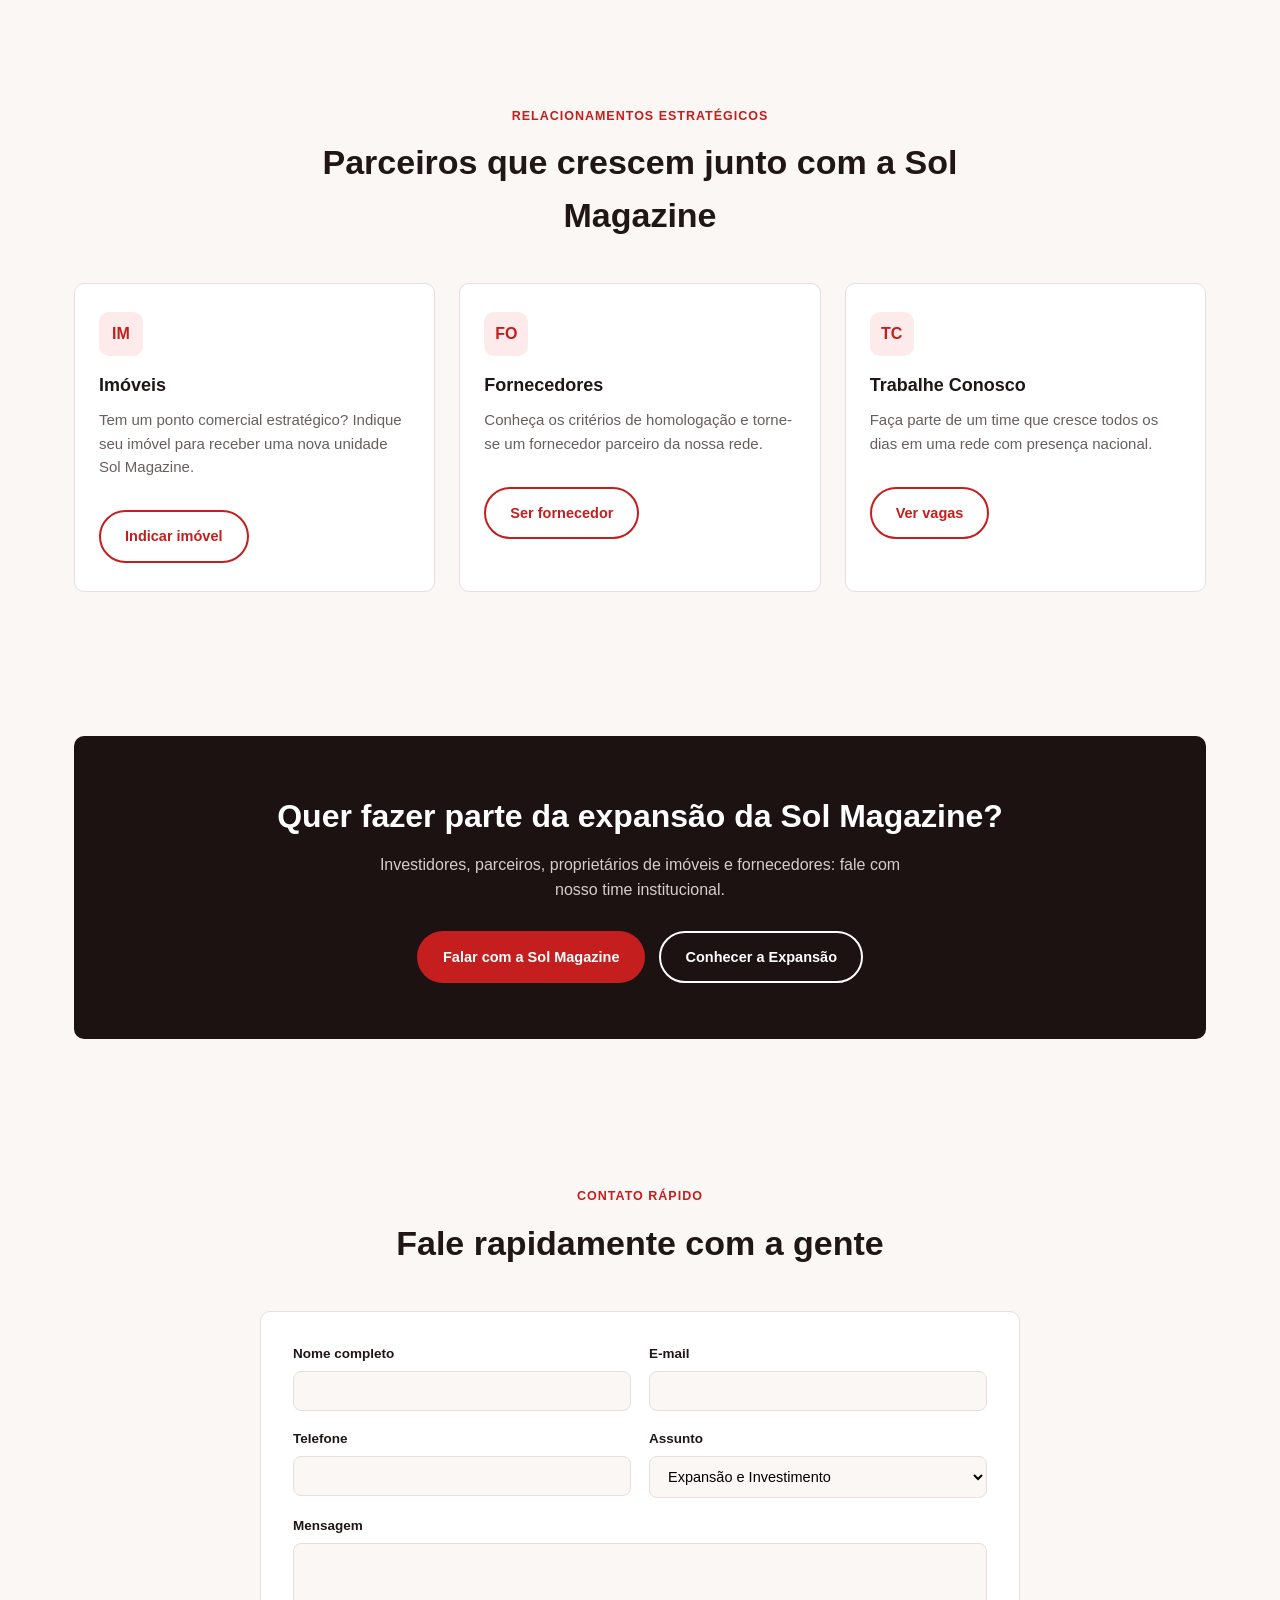
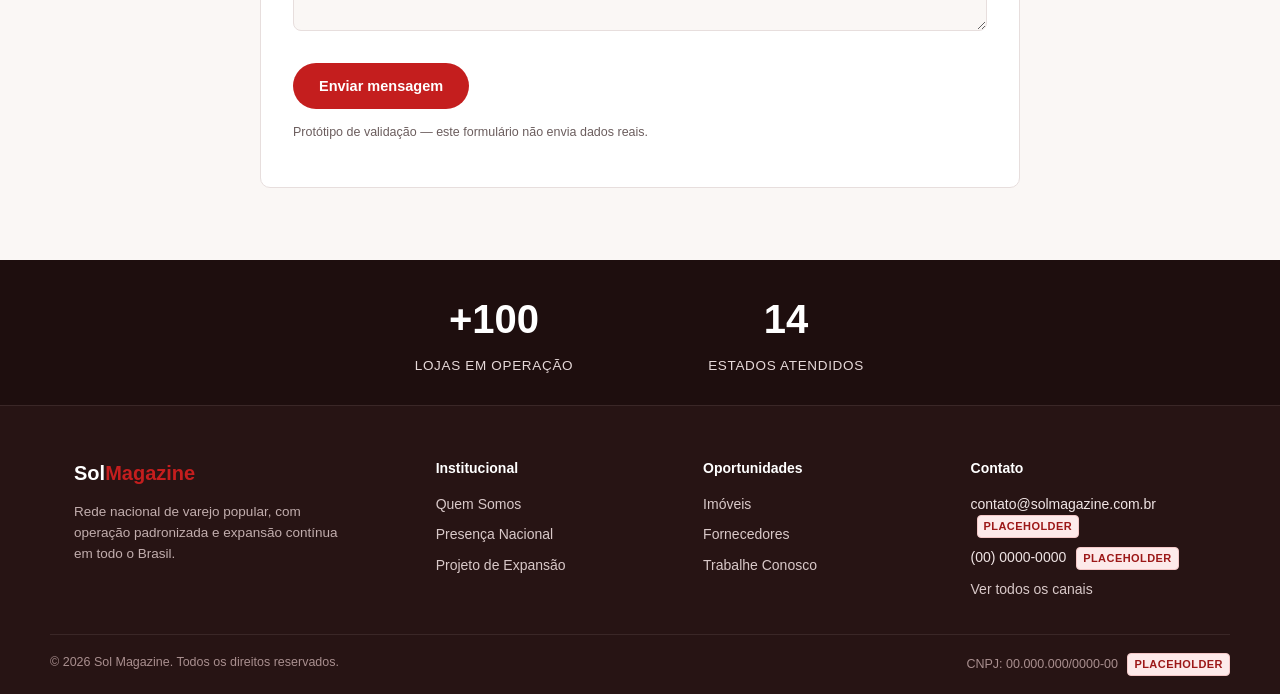
==== commit 62f2e2ed: "feat(site): finaliza página Quem Somos e atualiza footer global Co-Authored-By: Claude Sonnet 4.6 <n" ====
--- a/index.html
+++ b/index.html
@@ -105,7 +105,6 @@
         <div class="stats-bar light mt-32">
           <div class="stat"><div class="stat-num">+100</div><div class="stat-label">Lojas em operação</div></div>
           <div class="stat"><div class="stat-num">14</div><div class="stat-label">Estados atendidos</div></div>
-          <div class="stat"><div class="stat-num">+10</div><div class="stat-label">Anos de atuação</div></div>
         </div>
         <div class="text-center mt-32">
           <a href="presenca-nacional.html" class="btn btn-secondary">Ver mapa completo</a>
@@ -289,7 +288,6 @@
         <div class="stats-bar">
           <div class="stat"><div class="stat-num">+100</div><div class="stat-label">Lojas em operação</div></div>
           <div class="stat"><div class="stat-num">14</div><div class="stat-label">Estados atendidos</div></div>
-          <div class="stat"><div class="stat-num">+10</div><div class="stat-label">Anos de atuação</div></div>
         </div>
       </div>
     </div>
--- a/styles.css
+++ b/styles.css
@@ -350,6 +350,7 @@
 .stat-label { font-size: 13.5px; text-transform: uppercase; letter-spacing: .05em; color: #e6d9d9; margin-top: 6px; }
 
 @media (max-width: 700px) { .stats-bar { grid-template-columns: 1fr; } }
+@media (max-width: 700px) { .footer-credibility .stats-bar { grid-template-columns: repeat(2, 1fr); } }
 
 /* ===== BADGE ===== */
 .badge {
@@ -582,6 +583,9 @@
   background: transparent;
   border-radius: 0;
   padding: 28px 0;
+  grid-template-columns: repeat(2, 1fr);
+  max-width: 560px;
+  margin: 0 auto;
 }
 .footer-main { padding: 52px 0 24px; }
 .footer-grid {
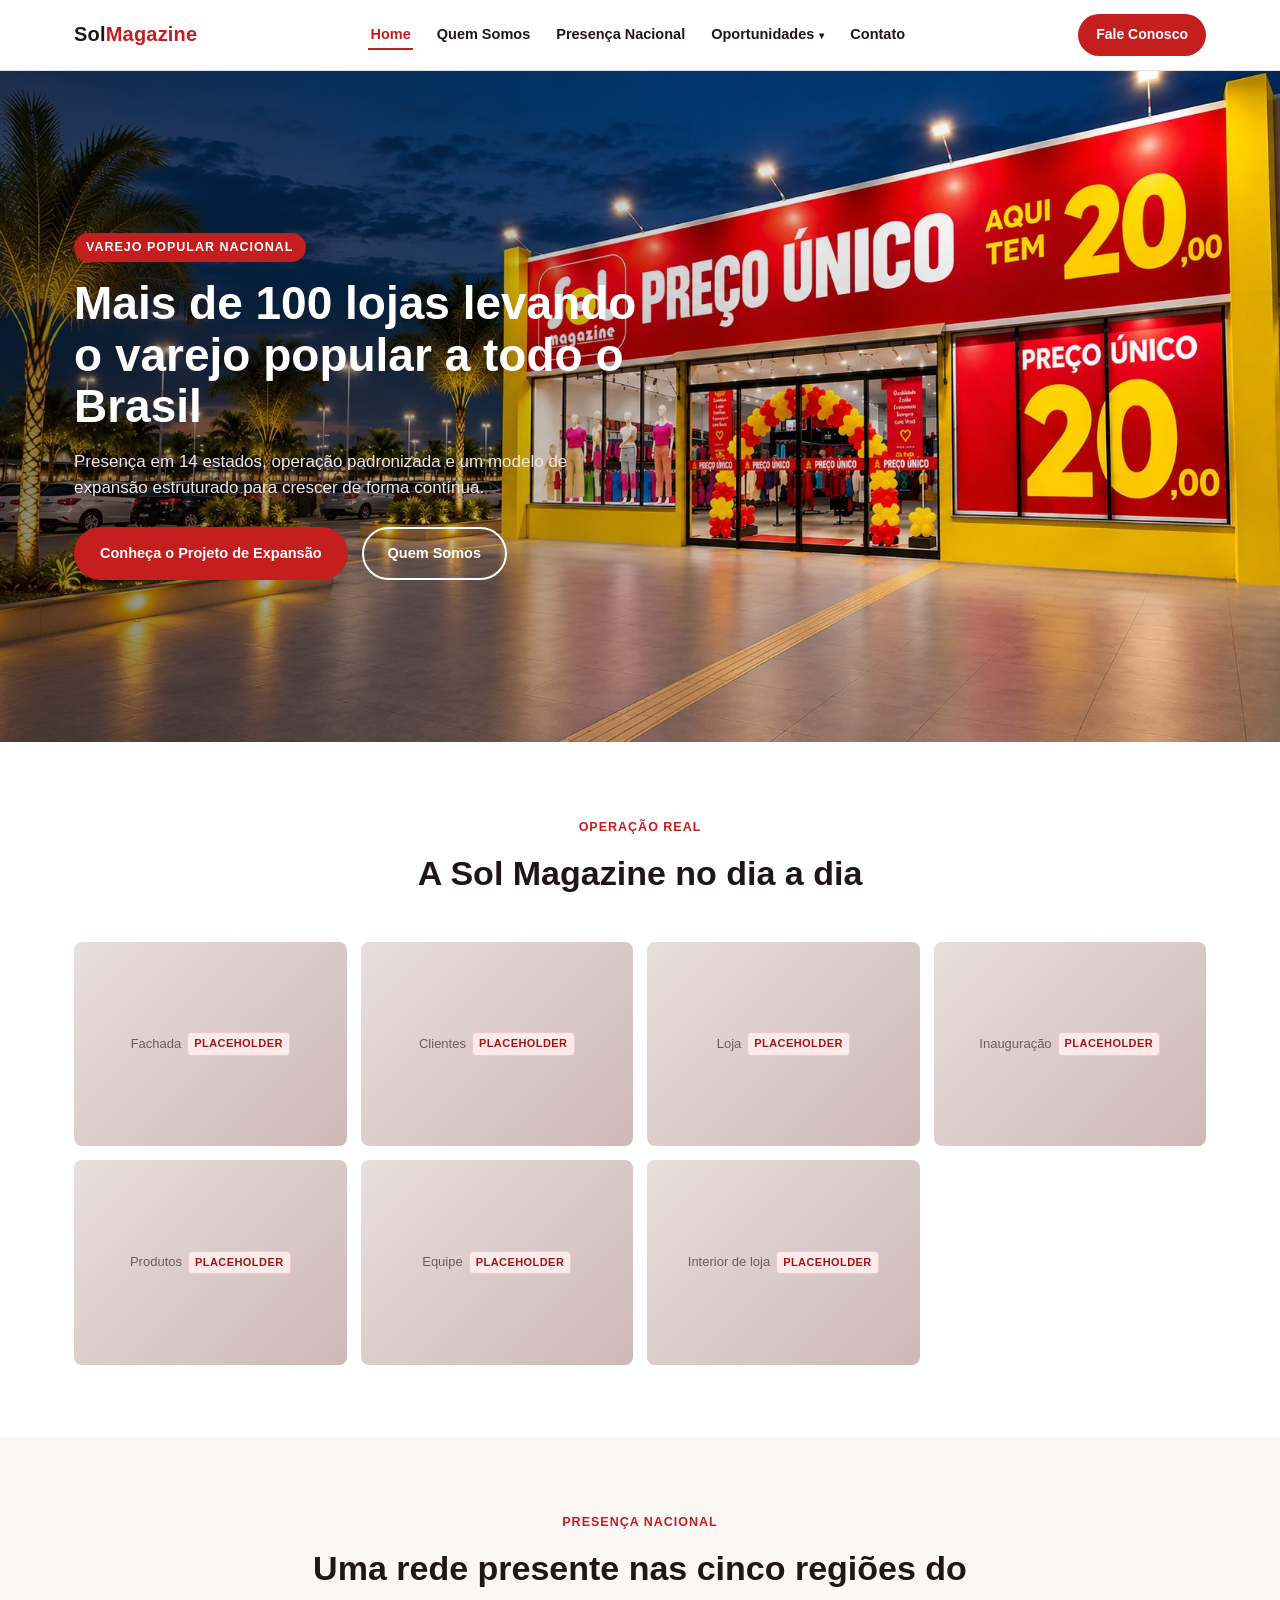
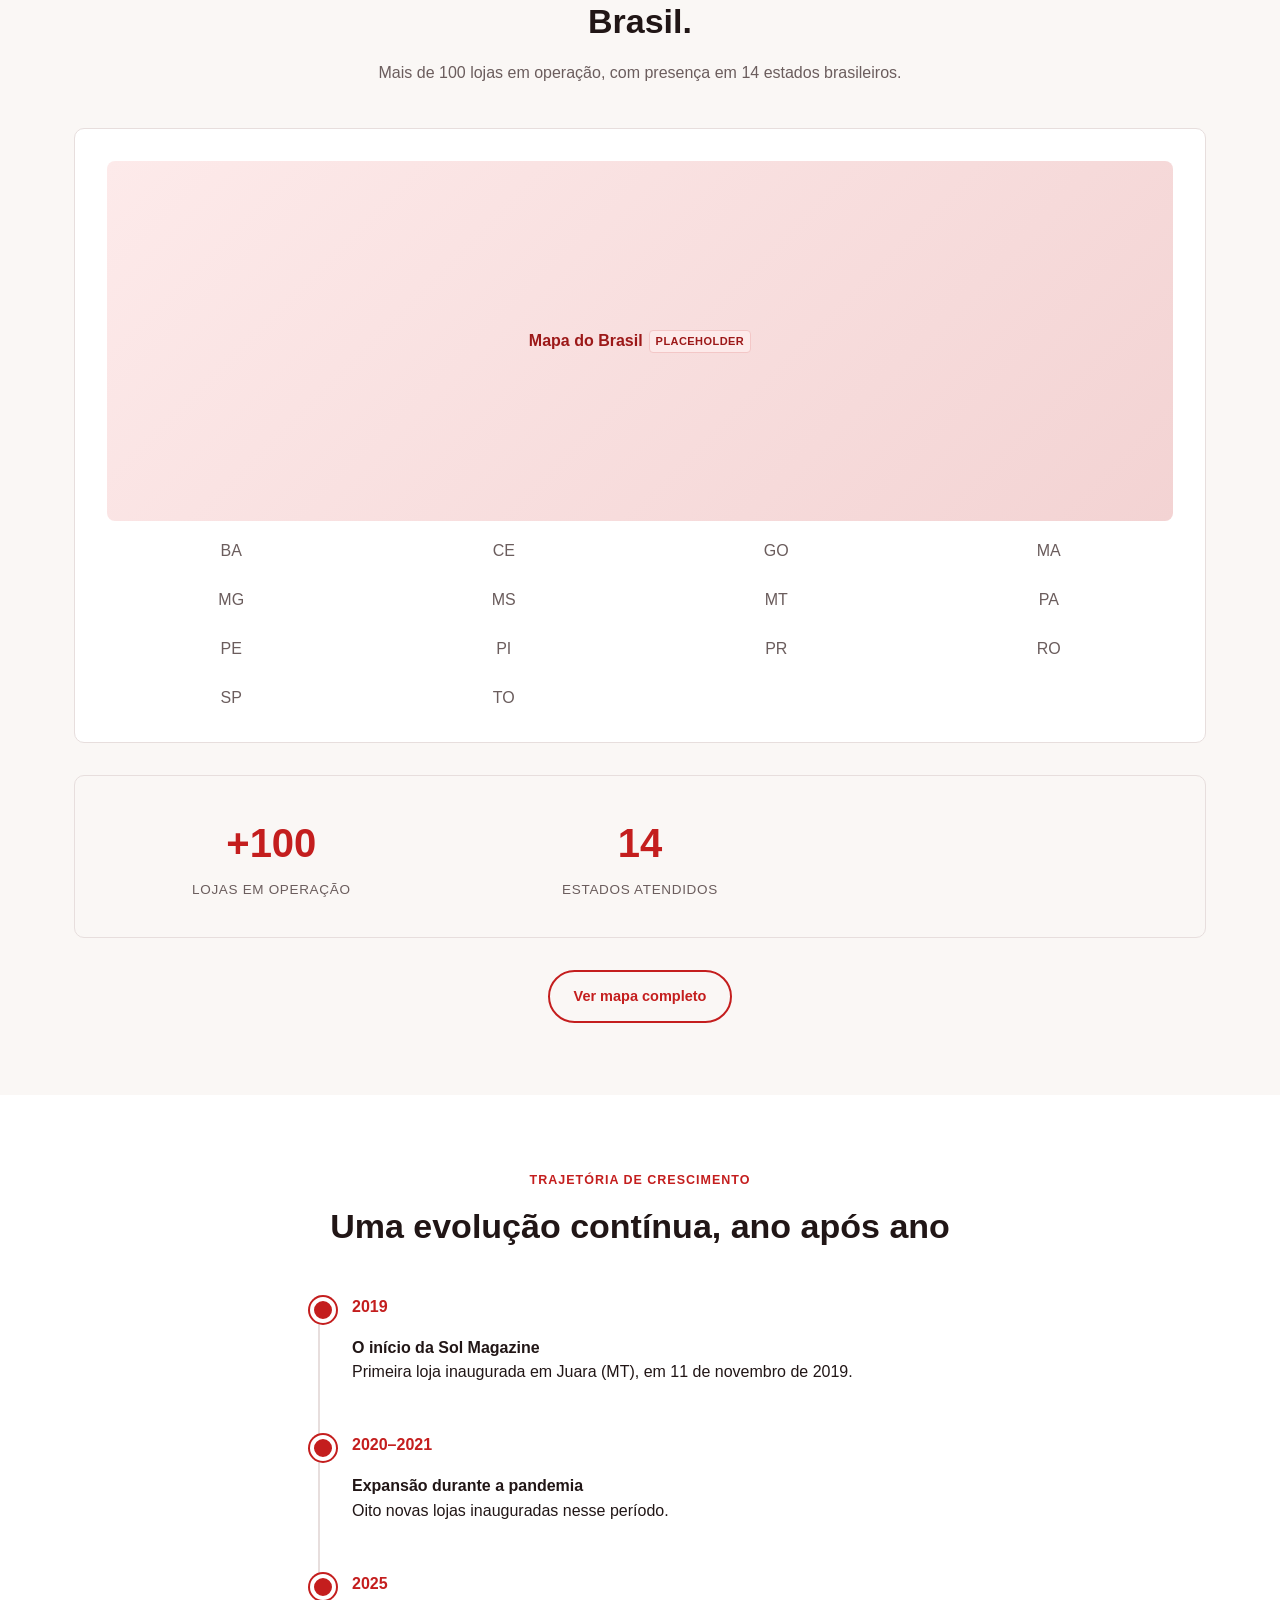
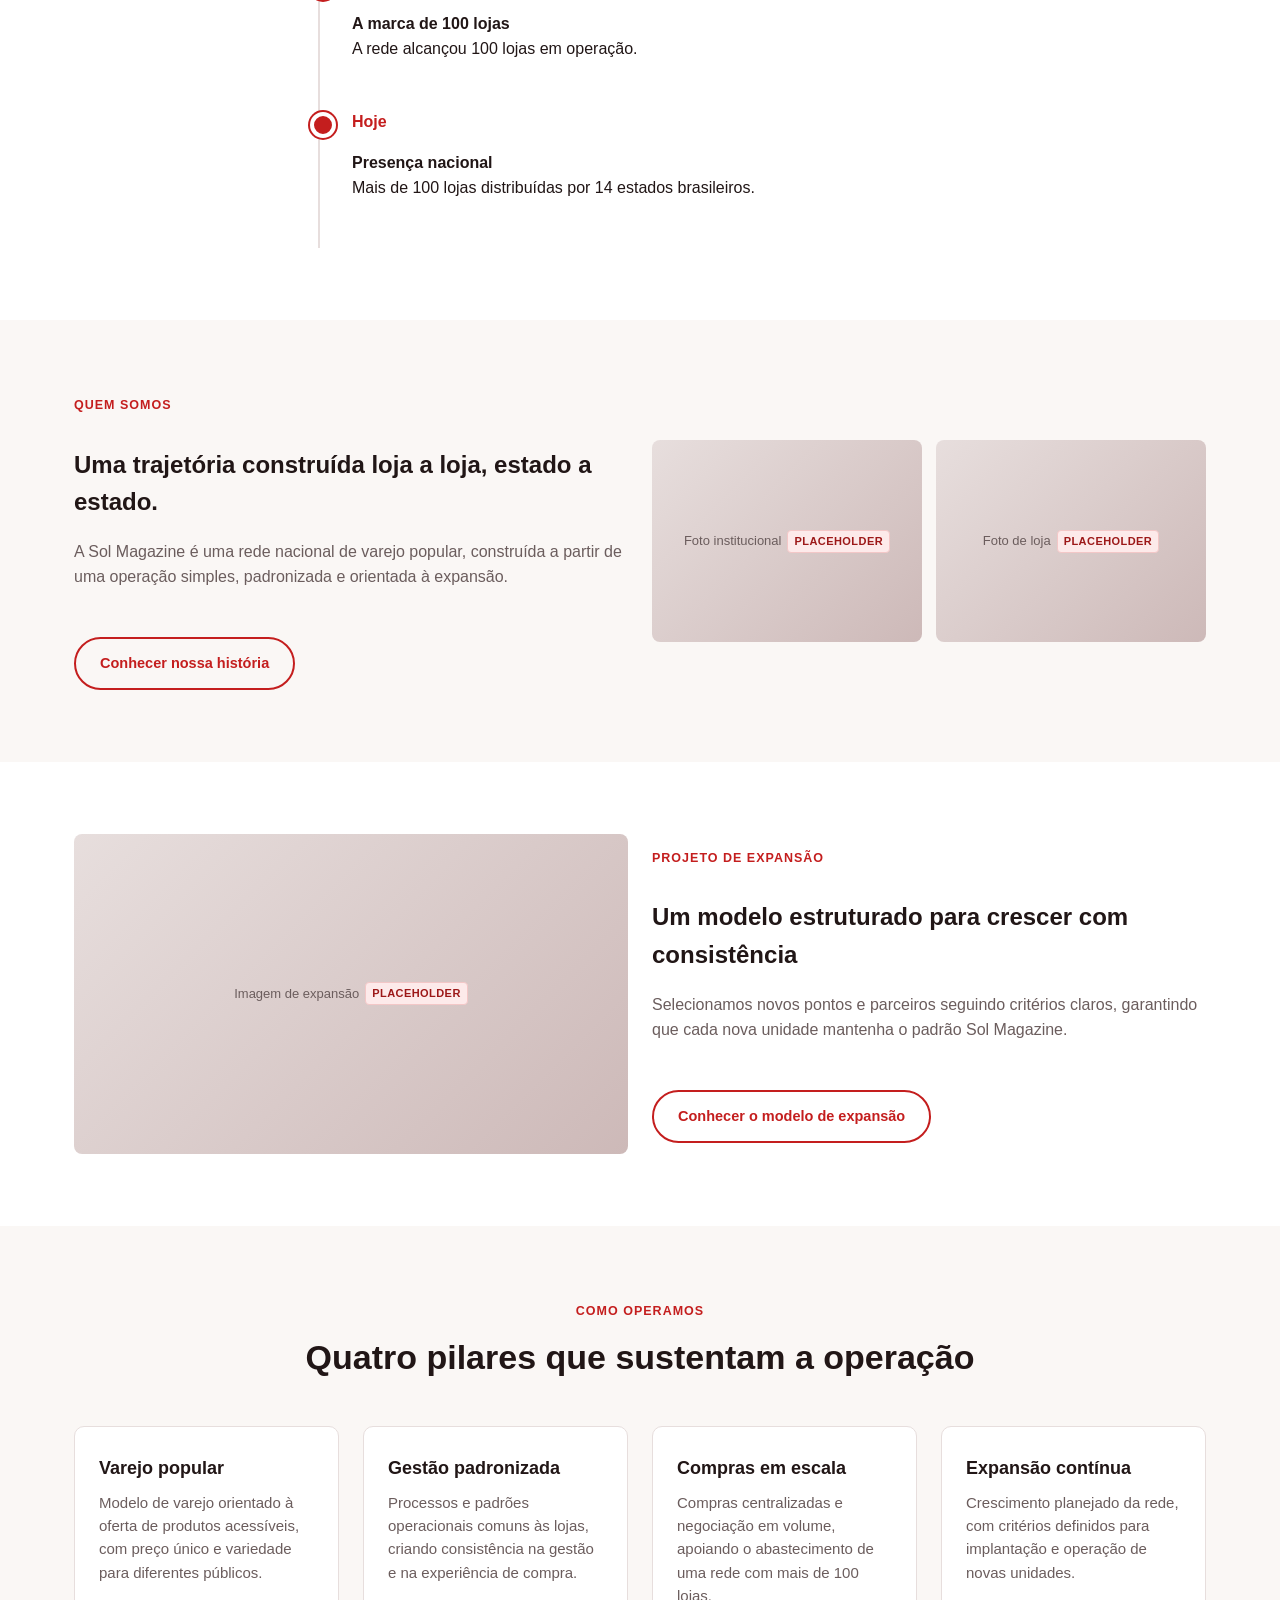
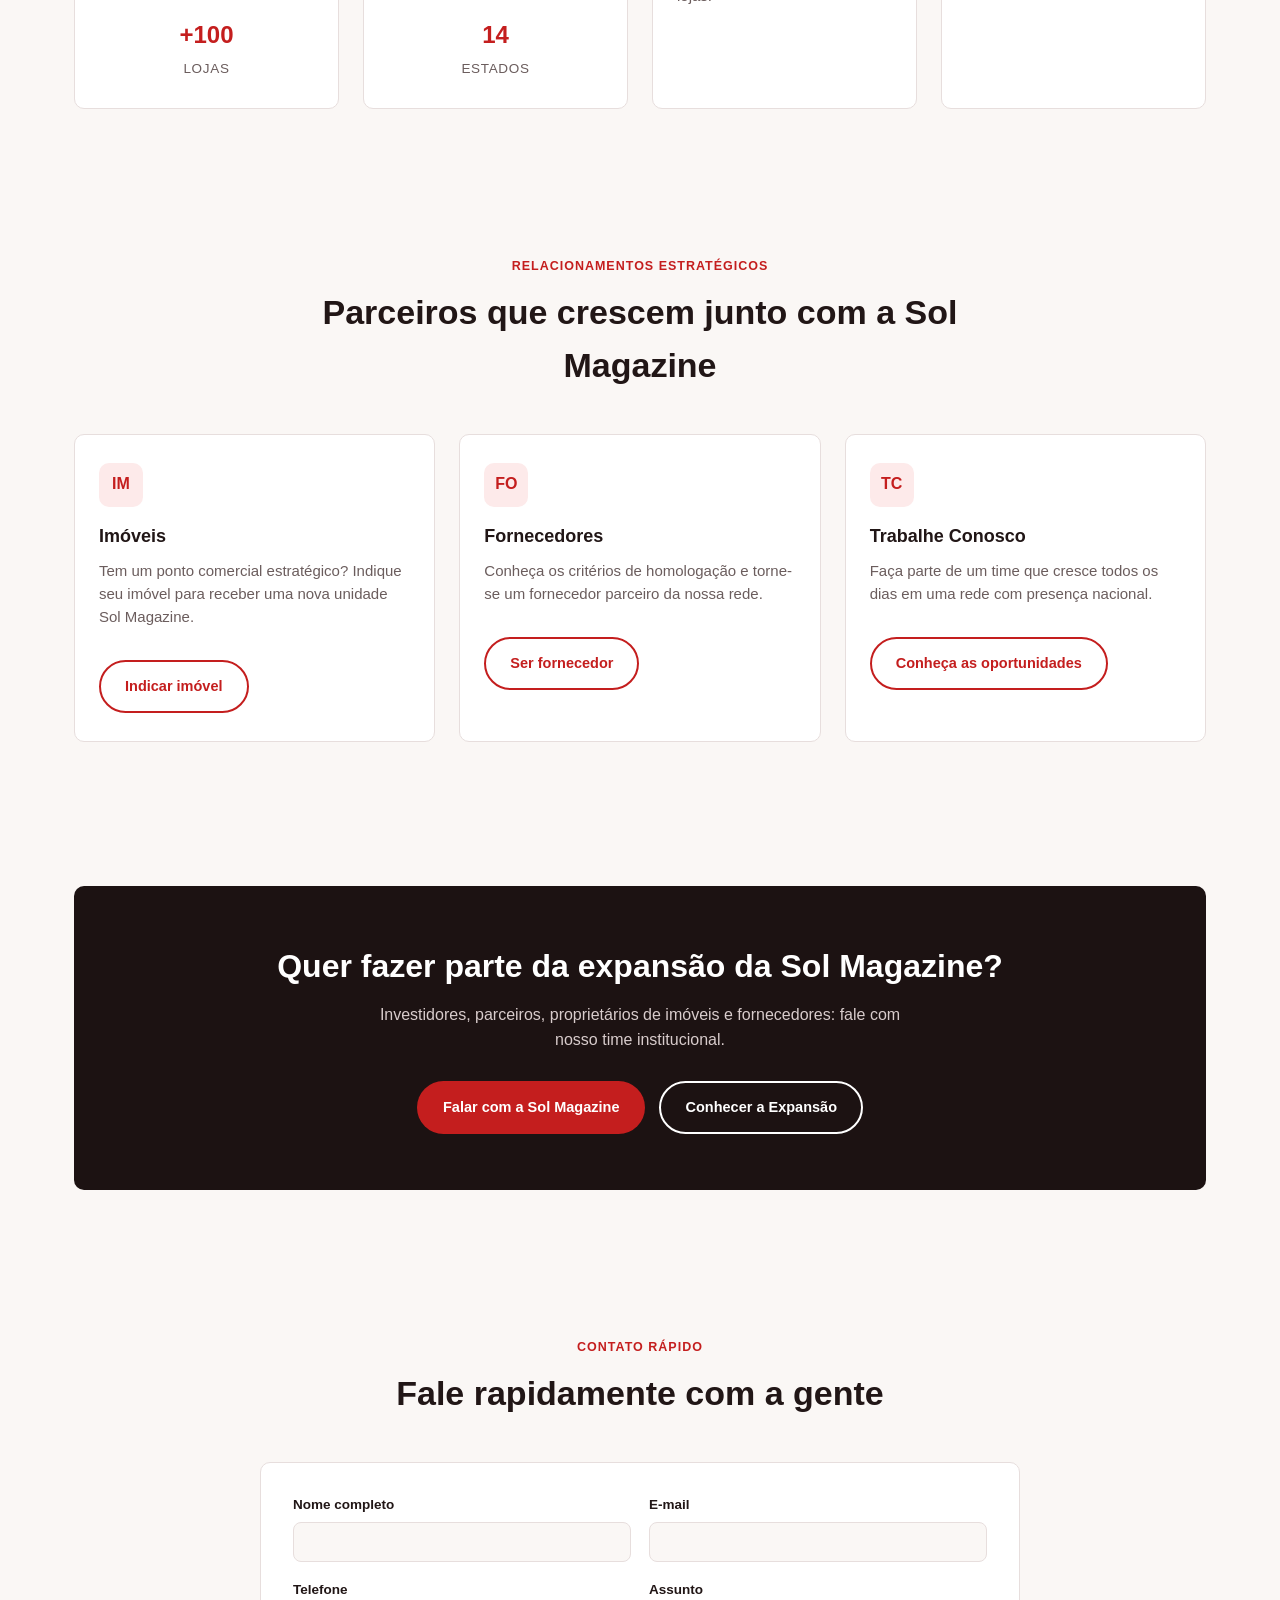
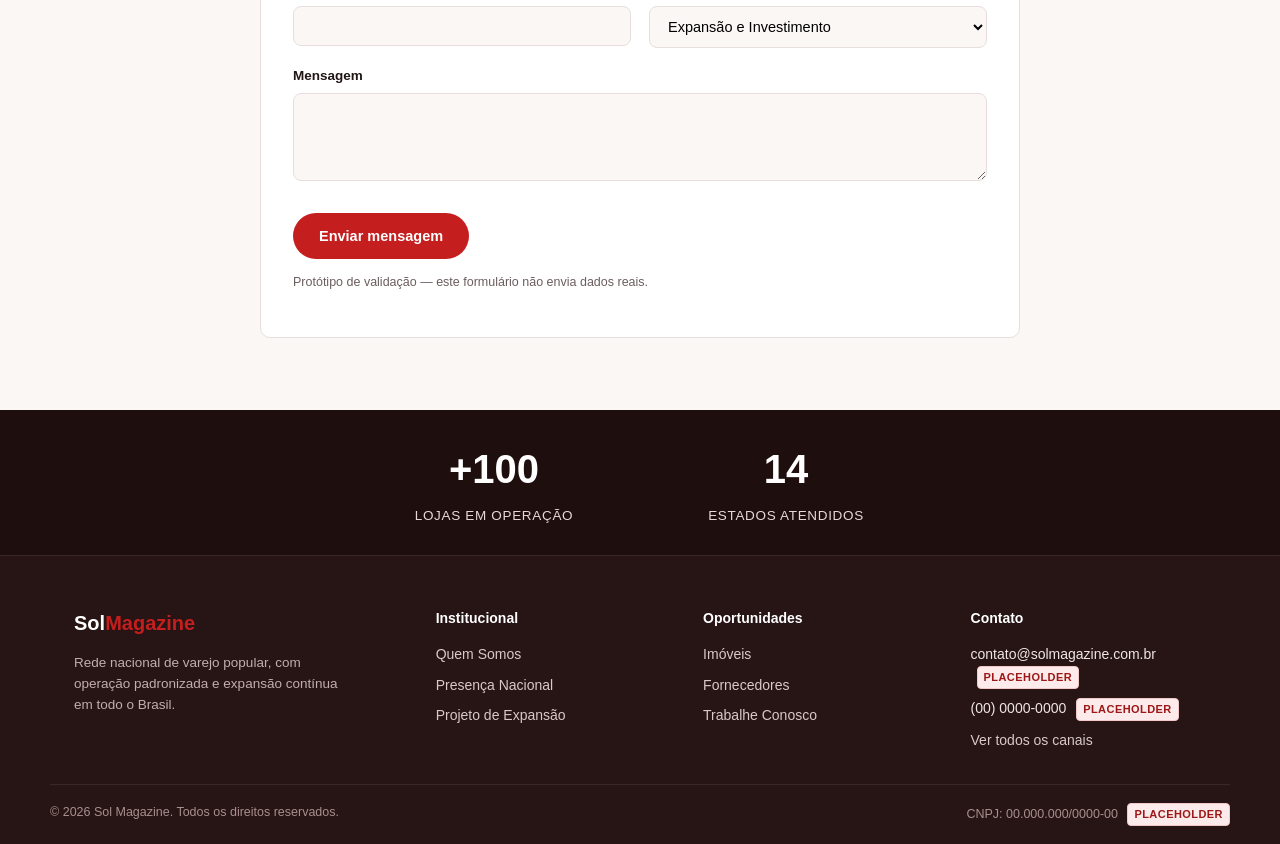
==== commit 3de95886: "feat(home): homologa revisao editorial Co-Authored-By: Claude Opus 5.5 <noreply@anthropic.com> Claud" ====
--- a/index.html
+++ b/index.html
@@ -90,8 +90,8 @@
       <div class="container">
         <div class="section-head">
           <span class="section-eyebrow">Presença Nacional</span>
-          <h2>Uma operação que já está em 14 estados</h2>
-          <p>Da região Norte ao Sudeste, a Sol Magazine consolida sua presença com lojas padronizadas e crescimento contínuo.</p>
+          <h2>Uma rede presente nas cinco regiões do Brasil.</h2>
+          <p>Mais de 100 lojas em operação, com presença em 14 estados brasileiros.</p>
         </div>
         <div class="map-wrap">
           <div class="map-placeholder">Mapa do Brasil <span class="placeholder-tag">placeholder</span></div>
@@ -121,20 +121,20 @@
         </div>
         <ul class="timeline" style="max-width:680px; margin:0 auto;">
           <li class="timeline-item">
-            <span class="timeline-year">Fundação</span>
-            <p>Início da operação no varejo popular, com as primeiras unidades.</p>
+            <span class="timeline-year">2019</span>
+            <p><strong>O início da Sol Magazine</strong><br>Primeira loja inaugurada em Juara (MT), em 11 de novembro de 2019.</p>
           </li>
           <li class="timeline-item">
-            <span class="timeline-year">Expansão regional</span>
-            <p>Crescimento estruturado para novos municípios e estados.</p>
+            <span class="timeline-year">2020–2021</span>
+            <p><strong>Expansão durante a pandemia</strong><br>Oito novas lojas inauguradas nesse período.</p>
           </li>
           <li class="timeline-item">
-            <span class="timeline-year">Presença nacional</span>
-            <p>Consolidação do modelo de loja em 14 estados brasileiros.</p>
+            <span class="timeline-year">2025</span>
+            <p><strong>A marca de 100 lojas</strong><br>A rede alcançou 100 lojas em operação.</p>
           </li>
           <li class="timeline-item">
-            <span class="timeline-year">+100 lojas / Expansão contínua</span>
-            <p>Mais de 100 lojas em operação, com crescimento contínuo em todo o Brasil.</p>
+            <span class="timeline-year">Hoje</span>
+            <p><strong>Presença nacional</strong><br>Mais de 100 lojas distribuídas por 14 estados brasileiros.</p>
           </li>
         </ul>
       </div>
@@ -146,8 +146,8 @@
         <div class="grid grid-2" style="align-items:center;">
           <div>
             <span class="section-eyebrow">Quem Somos</span>
-            <h2>Mais de 10 anos construindo o varejo popular no Brasil</h2>
-            <p style="color:var(--texto-claro);">A Sol Magazine nasceu para oferecer produtos acessíveis com operação padronizada, crescendo de forma estruturada em todas as regiões onde atua.</p>
+            <h2>Uma trajetória construída loja a loja, estado a estado.</h2>
+            <p style="color:var(--texto-claro);">A Sol Magazine é uma rede nacional de varejo popular, construída a partir de uma operação simples, padronizada e orientada à expansão.</p>
             <a href="quem-somos.html" class="btn btn-secondary mt-32">Conhecer nossa história</a>
           </div>
           <div class="gallery" style="grid-template-columns:repeat(2,1fr);">
@@ -183,23 +183,21 @@
         <div class="grid grid-4">
           <div class="card">
             <h3>Varejo popular</h3>
-            <p>Produtos acessíveis para o público de todo o Brasil.</p>
+            <p>Modelo de varejo orientado à oferta de produtos acessíveis, com preço único e variedade para diferentes públicos.</p>
             <div class="stat mt-32"><div class="stat-num" style="color:var(--vermelho); font-size:24px;">+100</div><div class="stat-label" style="color:var(--texto-claro);">lojas</div></div>
           </div>
           <div class="card">
             <h3>Gestão padronizada</h3>
-            <p>Processos consistentes em todas as unidades da rede.</p>
+            <p>Processos e padrões operacionais comuns às lojas, criando consistência na gestão e na experiência de compra.</p>
             <div class="stat mt-32"><div class="stat-num" style="color:var(--vermelho); font-size:24px;">14</div><div class="stat-label" style="color:var(--texto-claro);">estados</div></div>
           </div>
           <div class="card">
             <h3>Compras em escala</h3>
-            <p>Negociação centralizada com fornecedores homologados.</p>
-            <div class="stat mt-32"><div class="stat-num" style="color:var(--vermelho); font-size:24px;">+10</div><div class="stat-label" style="color:var(--texto-claro);">anos</div></div>
+            <p>Compras centralizadas e negociação em volume, apoiando o abastecimento de uma rede com mais de 100 lojas.</p>
           </div>
           <div class="card">
             <h3>Expansão contínua</h3>
-            <p>Novas unidades seguindo um modelo estruturado de crescimento.</p>
-            <div class="stat mt-32"><div class="stat-num" style="color:var(--vermelho); font-size:24px;">+10</div><div class="stat-label" style="color:var(--texto-claro);">anos</div></div>
+            <p>Crescimento planejado da rede, com critérios definidos para implantação e operação de novas unidades.</p>
           </div>
         </div>
       </div>
@@ -229,7 +227,7 @@
             <div class="card-icon">TC</div>
             <h3>Trabalhe Conosco</h3>
             <p>Faça parte de um time que cresce todos os dias em uma rede com presença nacional.</p>
-            <a href="trabalhe-conosco.html" class="btn btn-secondary mt-32">Ver vagas</a>
+            <a href="trabalhe-conosco.html" class="btn btn-secondary mt-32">Conheça as oportunidades</a>
           </div>
         </div>
       </div>
@@ -267,7 +265,7 @@
                   <option>Expansão e Investimento</option>
                   <option>Imóveis</option>
                   <option>Fornecedores</option>
-                  <option>RH e Carreiras</option>
+                  <option>Trabalhe Conosco</option>
                   <option>Contato Geral</option>
                 </select>
               </div>
@@ -276,7 +274,7 @@
             <button type="submit" class="btn btn-primary mt-32">Enviar mensagem</button>
             <p class="form-note">Protótipo de validação — este formulário não envia dados reais.</p>
           </form>
-          <div class="form-success">Mensagem enviada com sucesso. Em breve retornaremos o contato.</div>
+          <div class="form-success">Simulação concluída. Nenhuma informação foi enviada.</div>
         </div>
       </div>
     </section>
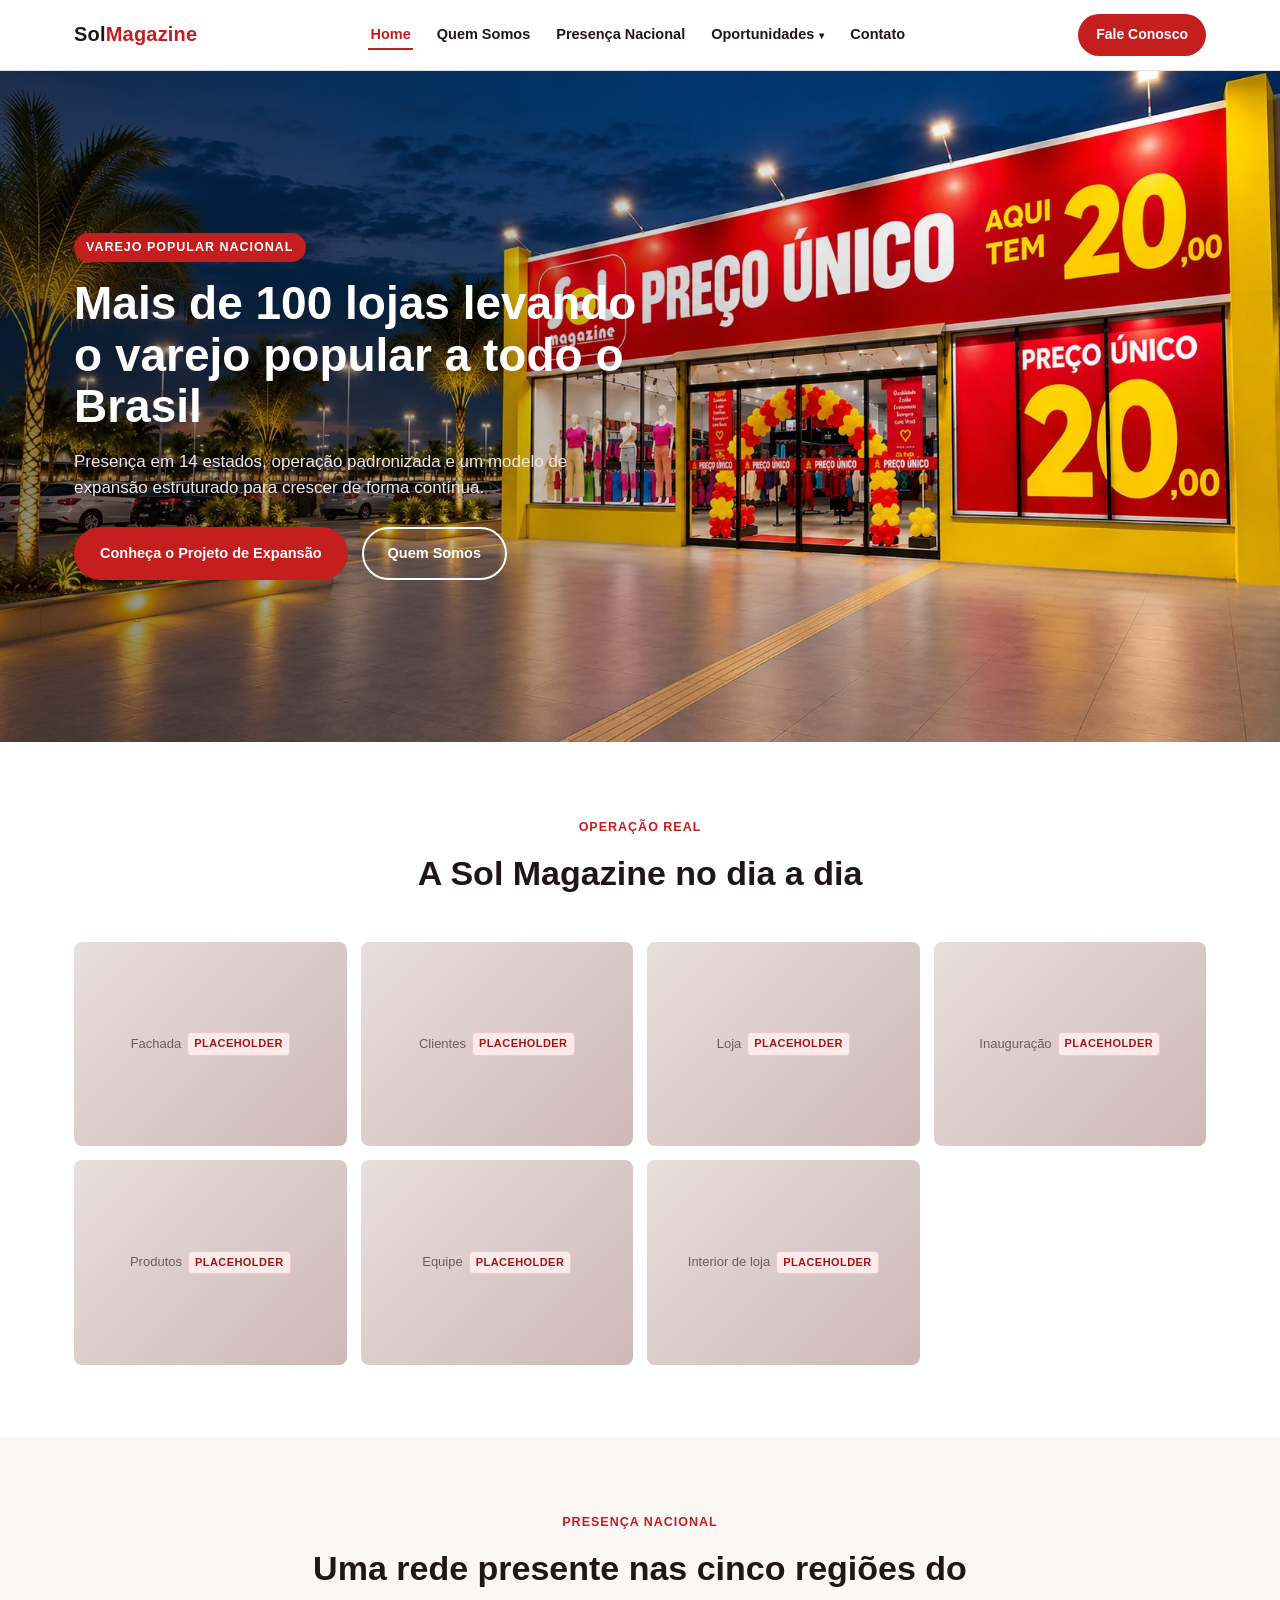
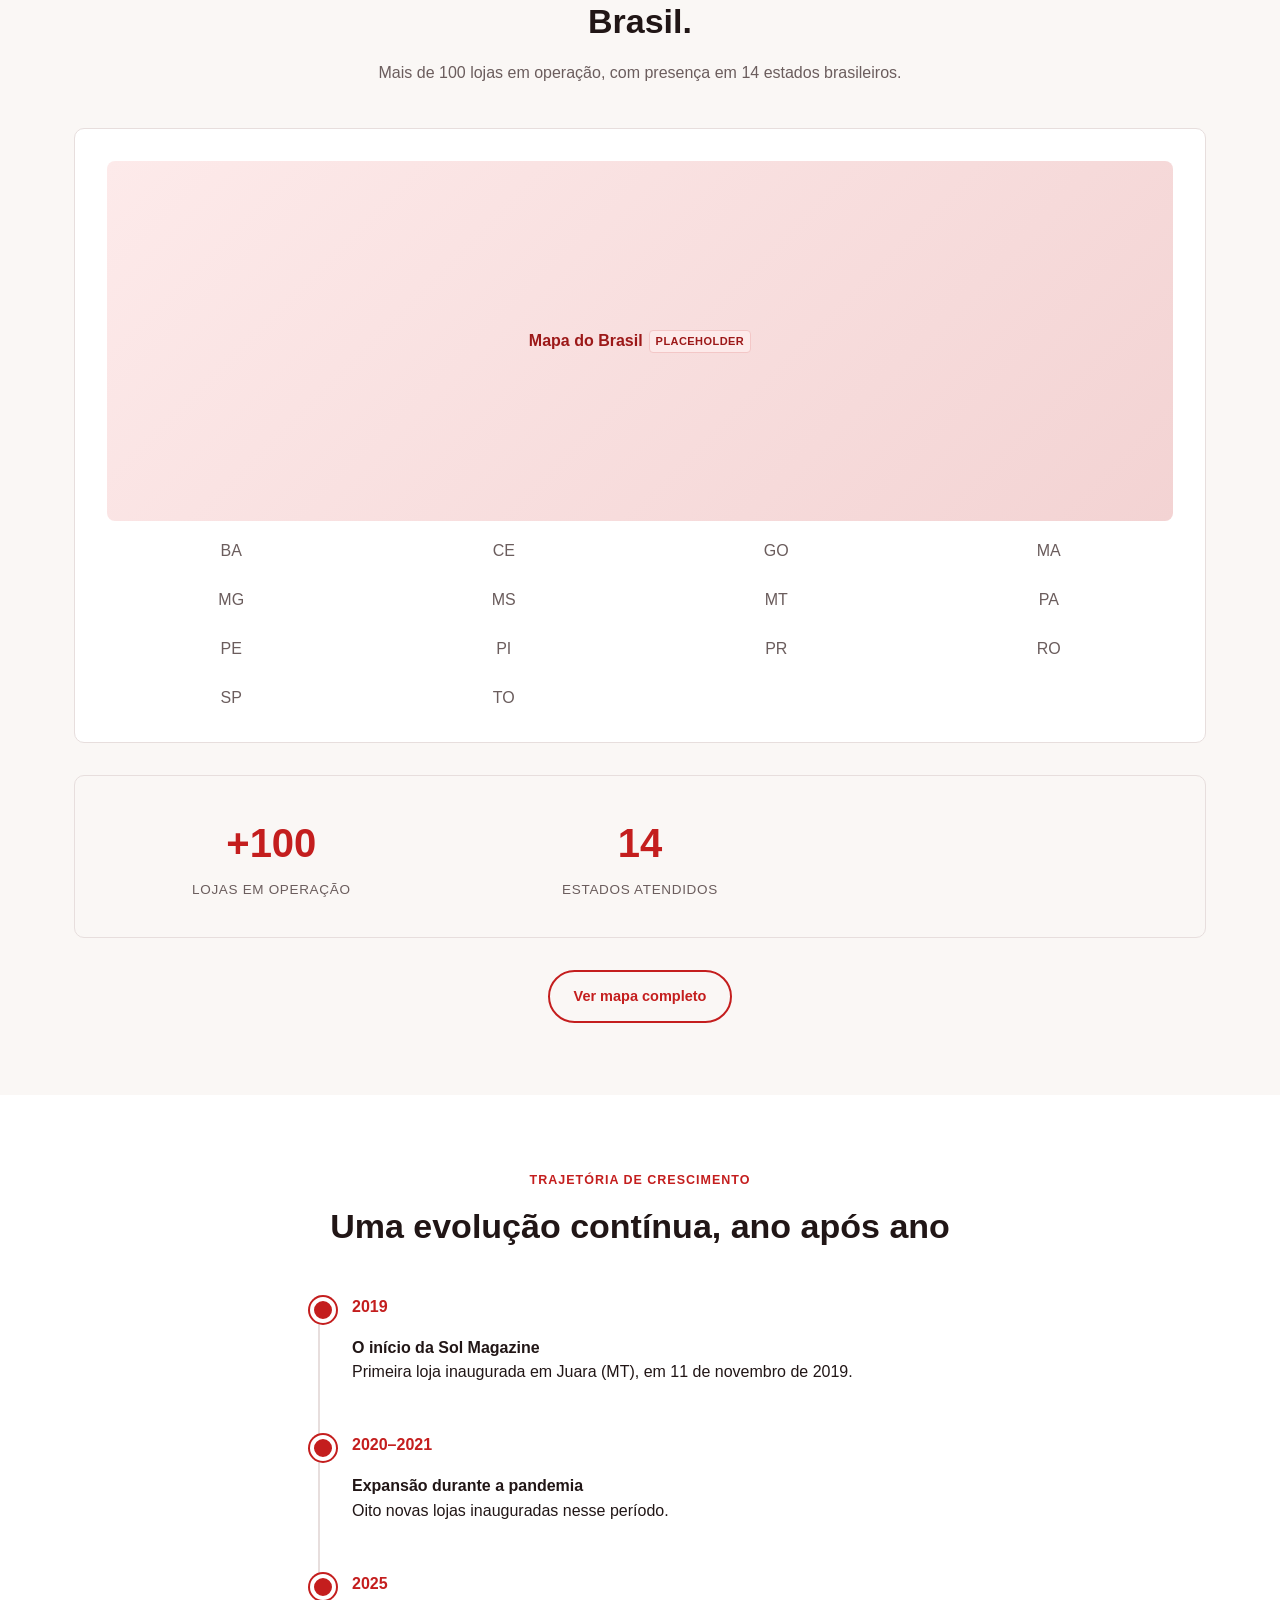
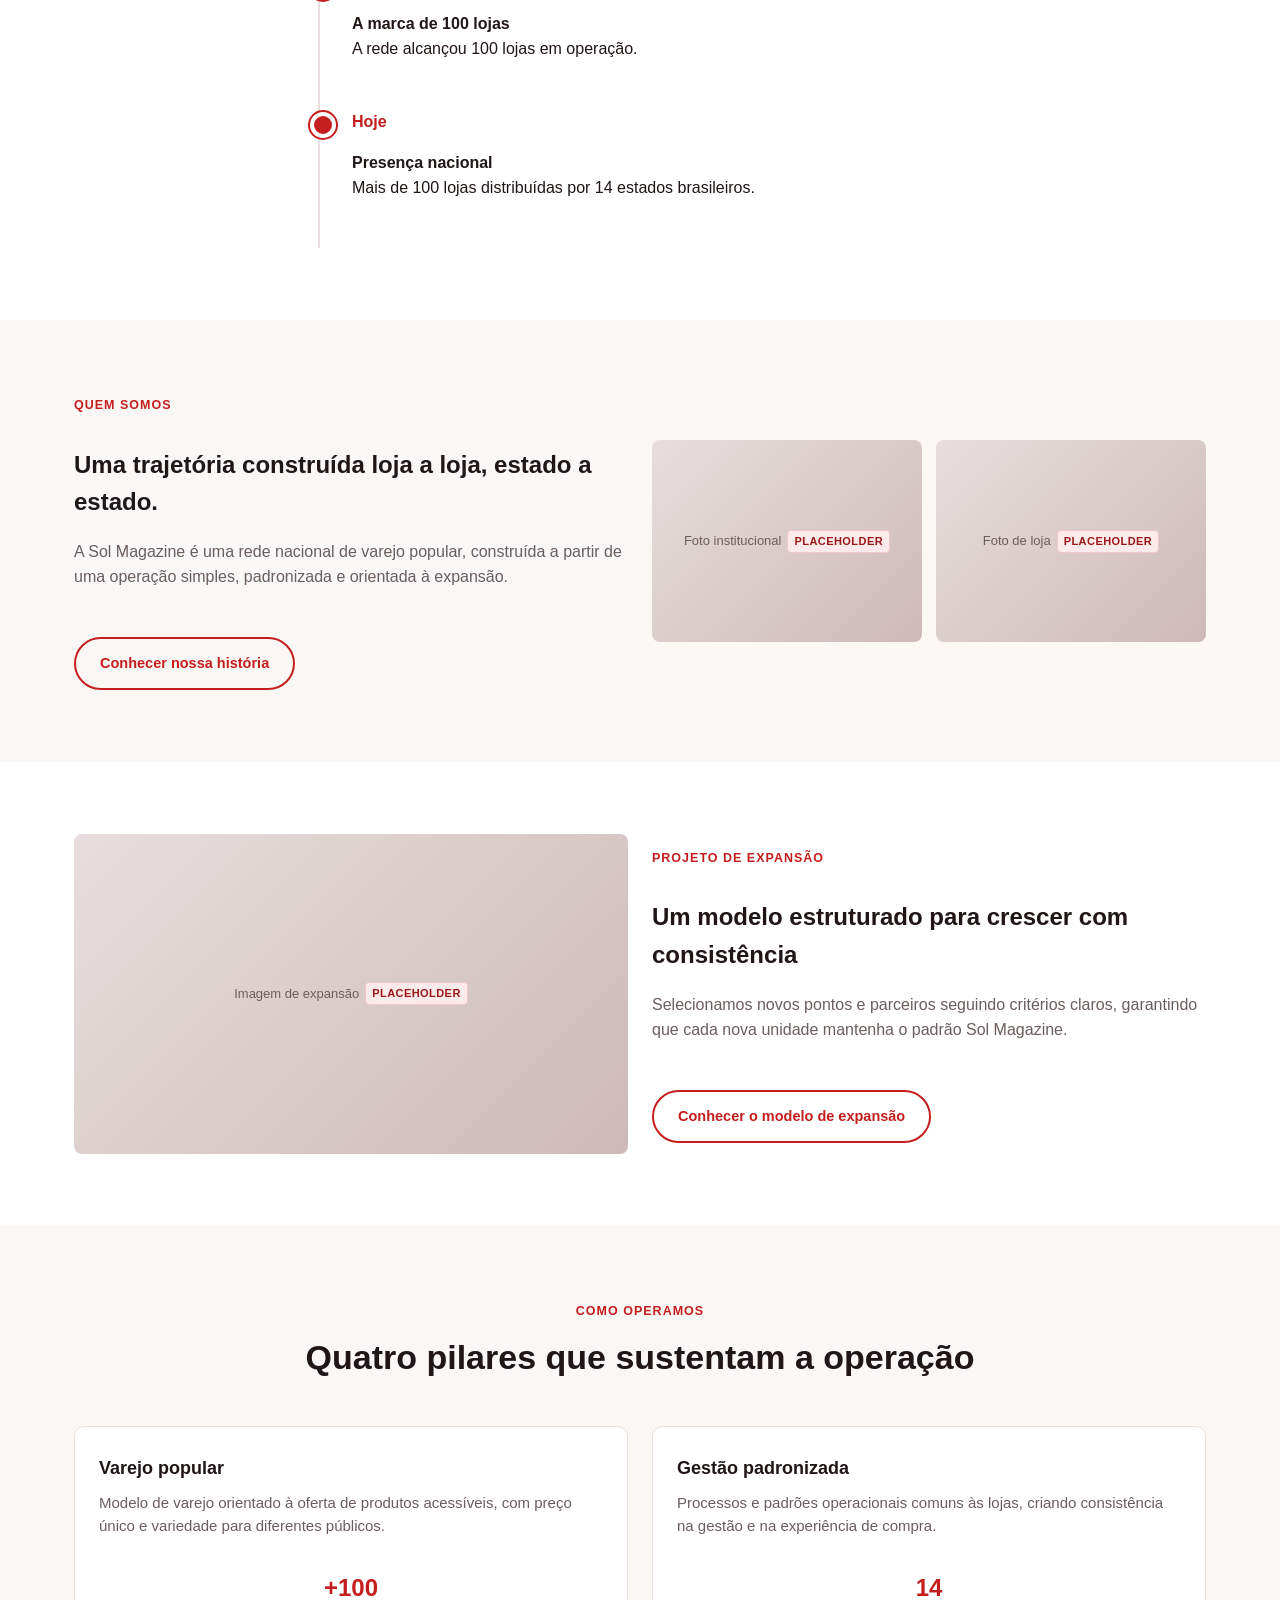
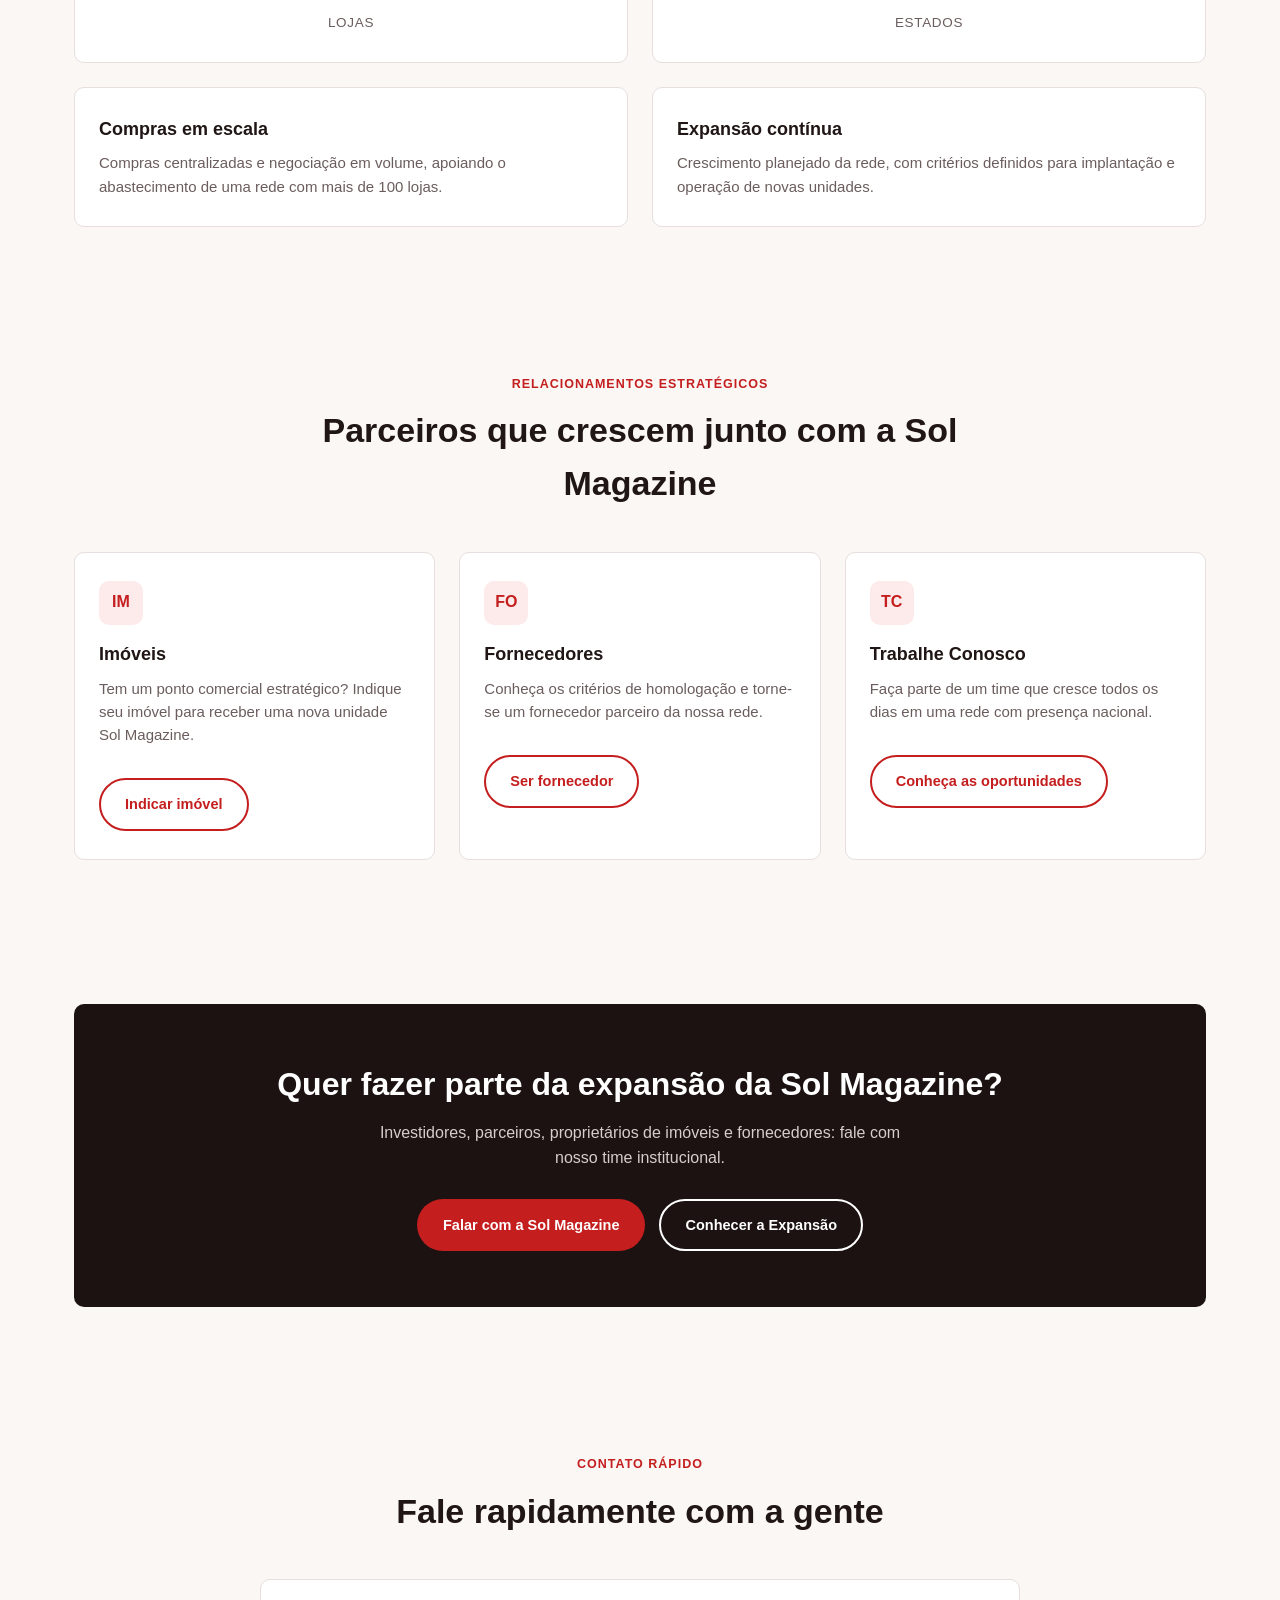
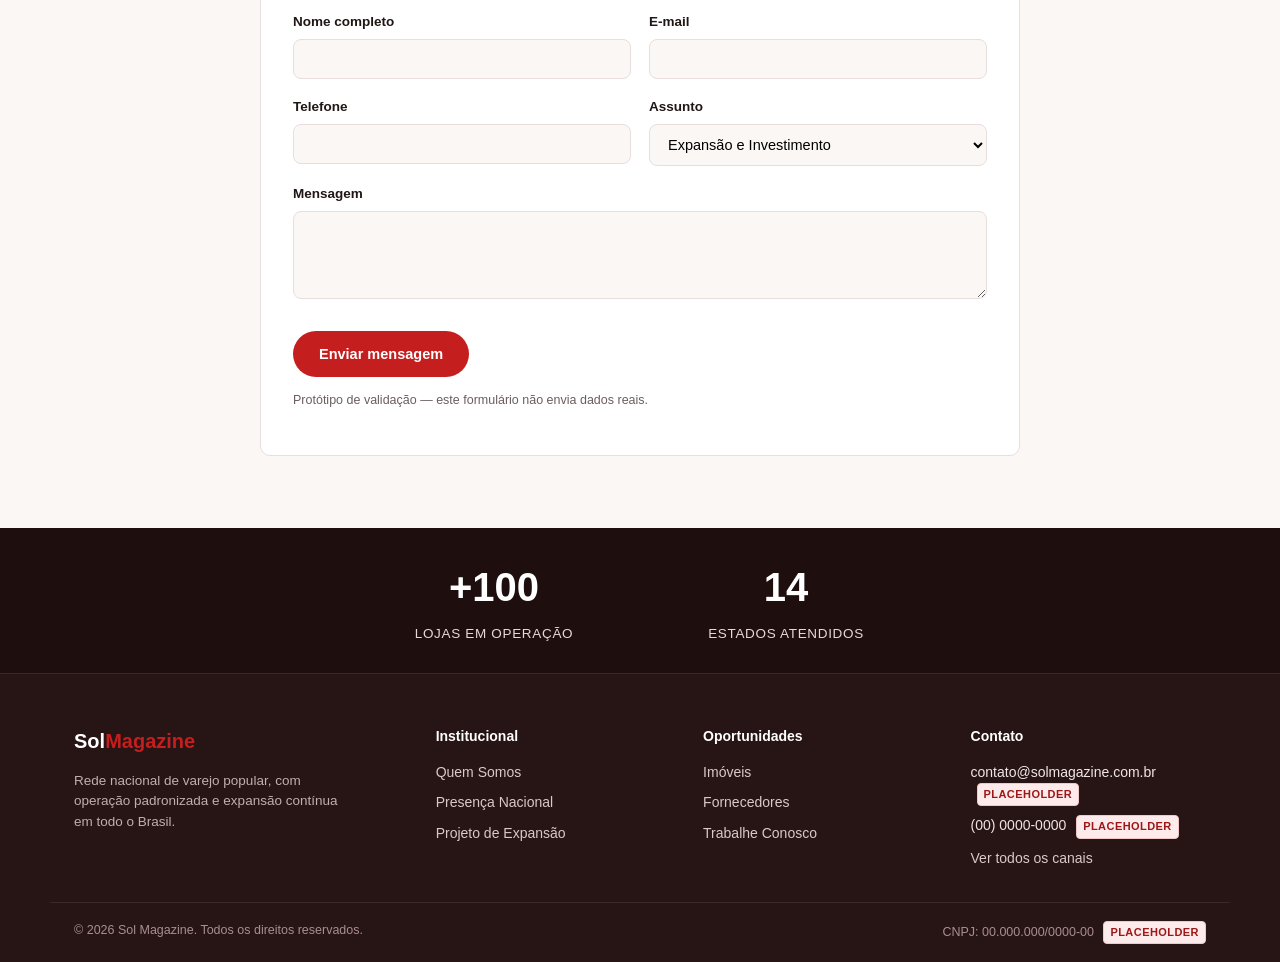
==== commit a9a5f408: "fix(home): homologa ajustes responsivos Co-Authored-By: Claude Opus 5.5 <noreply@anthropic.com> Clau" ====
--- a/index.html
+++ b/index.html
@@ -23,6 +23,12 @@
     background: linear-gradient(to bottom, rgba(10,5,5,0.70) 0%, rgba(10,5,5,0.45) 40%, rgba(10,5,5,0.20) 70%, transparent 100%);
   }
 }
+/* Como Operamos — grade 2 × 2 no desktop (até 920px segue uma coluna, via styles.css) */
+@media (min-width: 921px) {
+  #home-como-operamos .grid-4 {
+    grid-template-columns: repeat(2, 1fr);
+  }
+}
 </style>
 </head>
 <body>
@@ -150,7 +156,7 @@
             <p style="color:var(--texto-claro);">A Sol Magazine é uma rede nacional de varejo popular, construída a partir de uma operação simples, padronizada e orientada à expansão.</p>
             <a href="quem-somos.html" class="btn btn-secondary mt-32">Conhecer nossa história</a>
           </div>
-          <div class="gallery" style="grid-template-columns:repeat(2,1fr);">
+          <div class="gallery" style="grid-template-columns:repeat(2,minmax(0,1fr));">
             <div class="gallery-item">Foto institucional <span class="placeholder-tag">placeholder</span></div>
             <div class="gallery-item">Foto de loja <span class="placeholder-tag">placeholder</span></div>
           </div>
@@ -174,7 +180,7 @@
     </section>
 
     <!-- COMO OPERAMOS -->
-    <section class="section-tinted">
+    <section class="section-tinted" id="home-como-operamos">
       <div class="container">
         <div class="section-head">
           <span class="section-eyebrow">Como Operamos</span>
--- a/styles.css
+++ b/styles.css
@@ -407,18 +407,19 @@
 .step p { margin: 0; color: var(--texto-claro); font-size: 14.5px; }
 
 /* ===== GALLERY ===== */
-.gallery { display: grid; grid-template-columns: repeat(4, 1fr); gap: 14px; }
+.gallery { display: grid; grid-template-columns: repeat(4, minmax(0, 1fr)); gap: 14px; }
 .gallery-item {
   aspect-ratio: 4/3;
   background: linear-gradient(135deg, #e7dedd, #cdb9b8);
   border-radius: 8px;
   display: flex; align-items: center; justify-content: center;
+  flex-wrap: wrap;
   color: var(--texto-claro);
   font-size: 13px;
   text-align: center;
   padding: 8px;
 }
-@media (max-width: 920px) { .gallery { grid-template-columns: repeat(2, 1fr); } }
+@media (max-width: 920px) { .gallery { grid-template-columns: repeat(2, minmax(0, 1fr)); } }
 
 /* ===== CHECKLIST (PERFIL) ===== */
 .checklist-grid { display: grid; grid-template-columns: 1fr 1fr; gap: 24px; }
@@ -605,7 +606,7 @@
 .footer-desc { font-size: 13.5px; color: #c2aeae; max-width: 280px; }
 .footer-bottom {
   border-top: 1px solid #3a2727;
-  padding: 18px 0;
+  padding: 18px 24px;
   font-size: 12.5px;
   color: #a98f8f;
   display: flex;
@@ -622,7 +623,6 @@
 
 @media (max-width: 920px) {
   .grid-3, .grid-4 { grid-template-columns: 1fr; }
-  .gallery { grid-template-columns: repeat(2,1fr); }
+  .gallery { grid-template-columns: repeat(2, minmax(0, 1fr)); }
   .stats-bar { grid-template-columns: 1fr; }
-  .footer-grid { grid-template-columns: 1fr 1fr; }
-}
+}
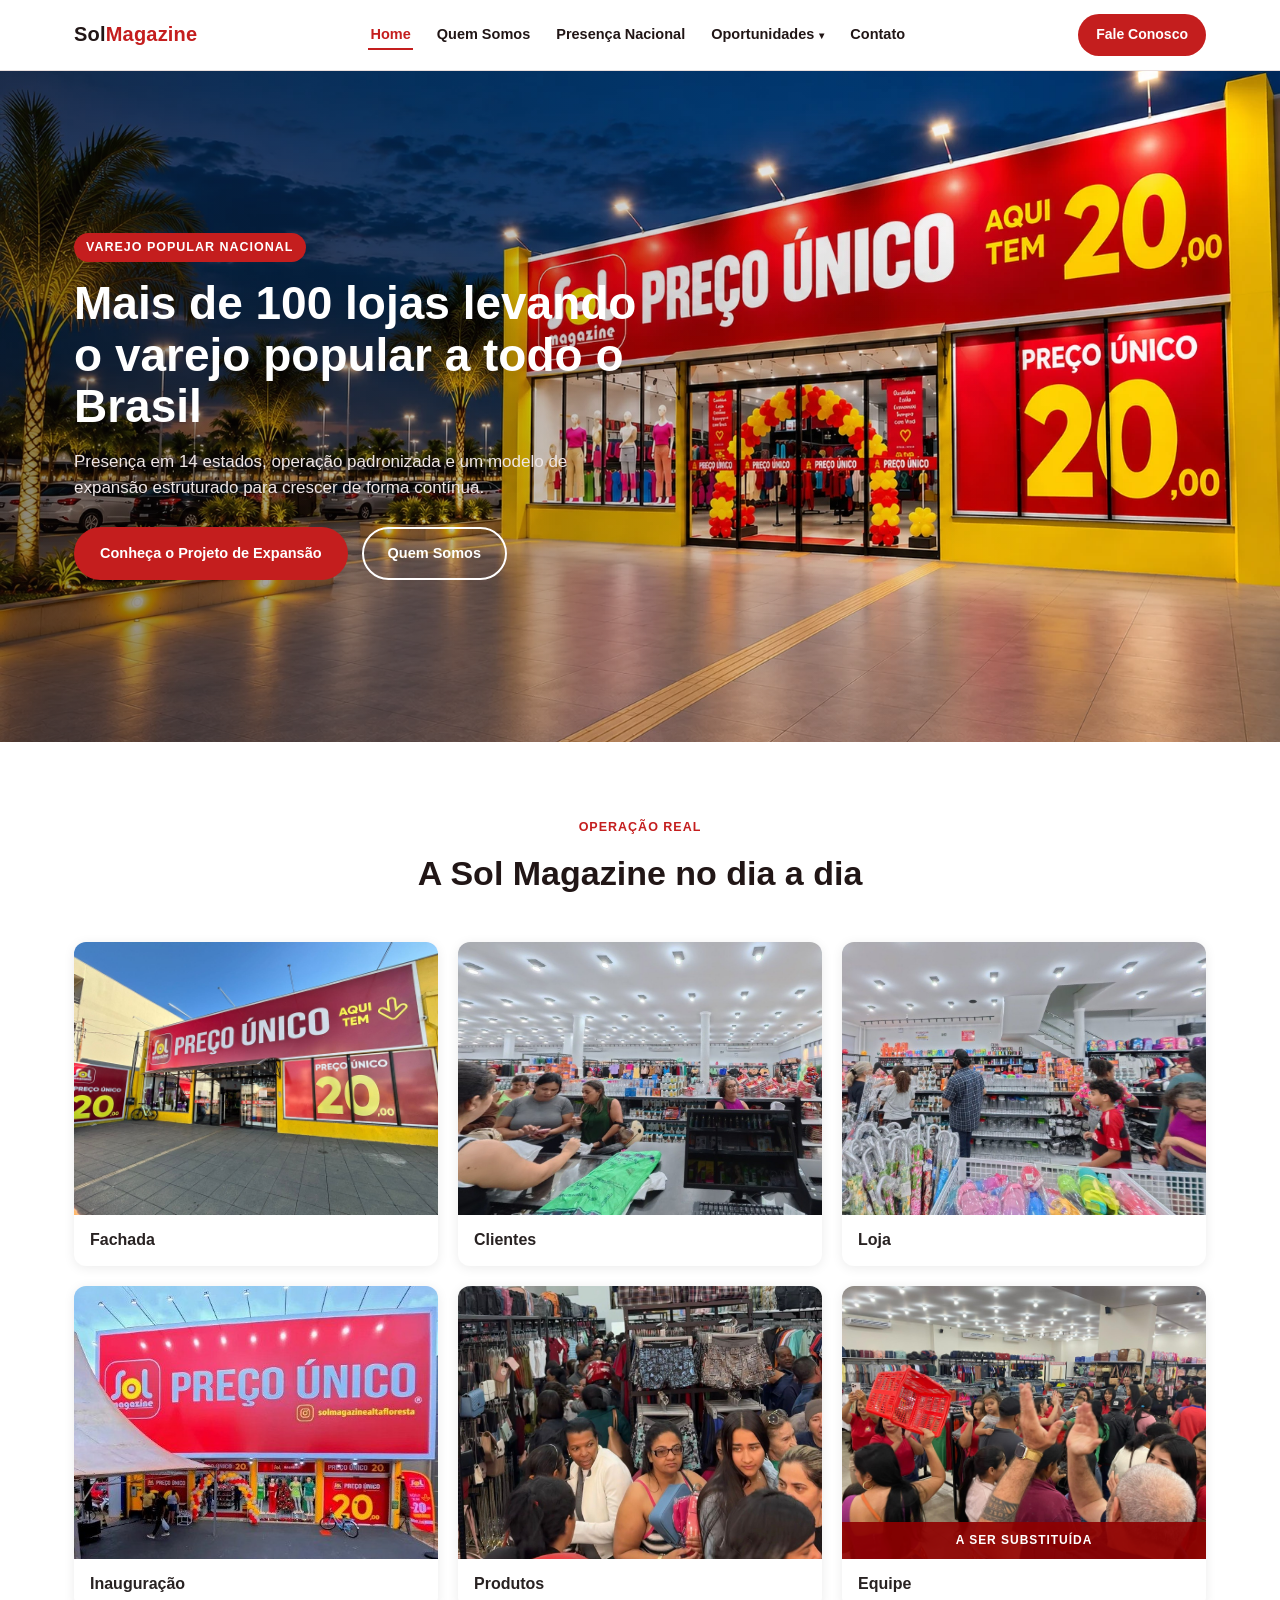
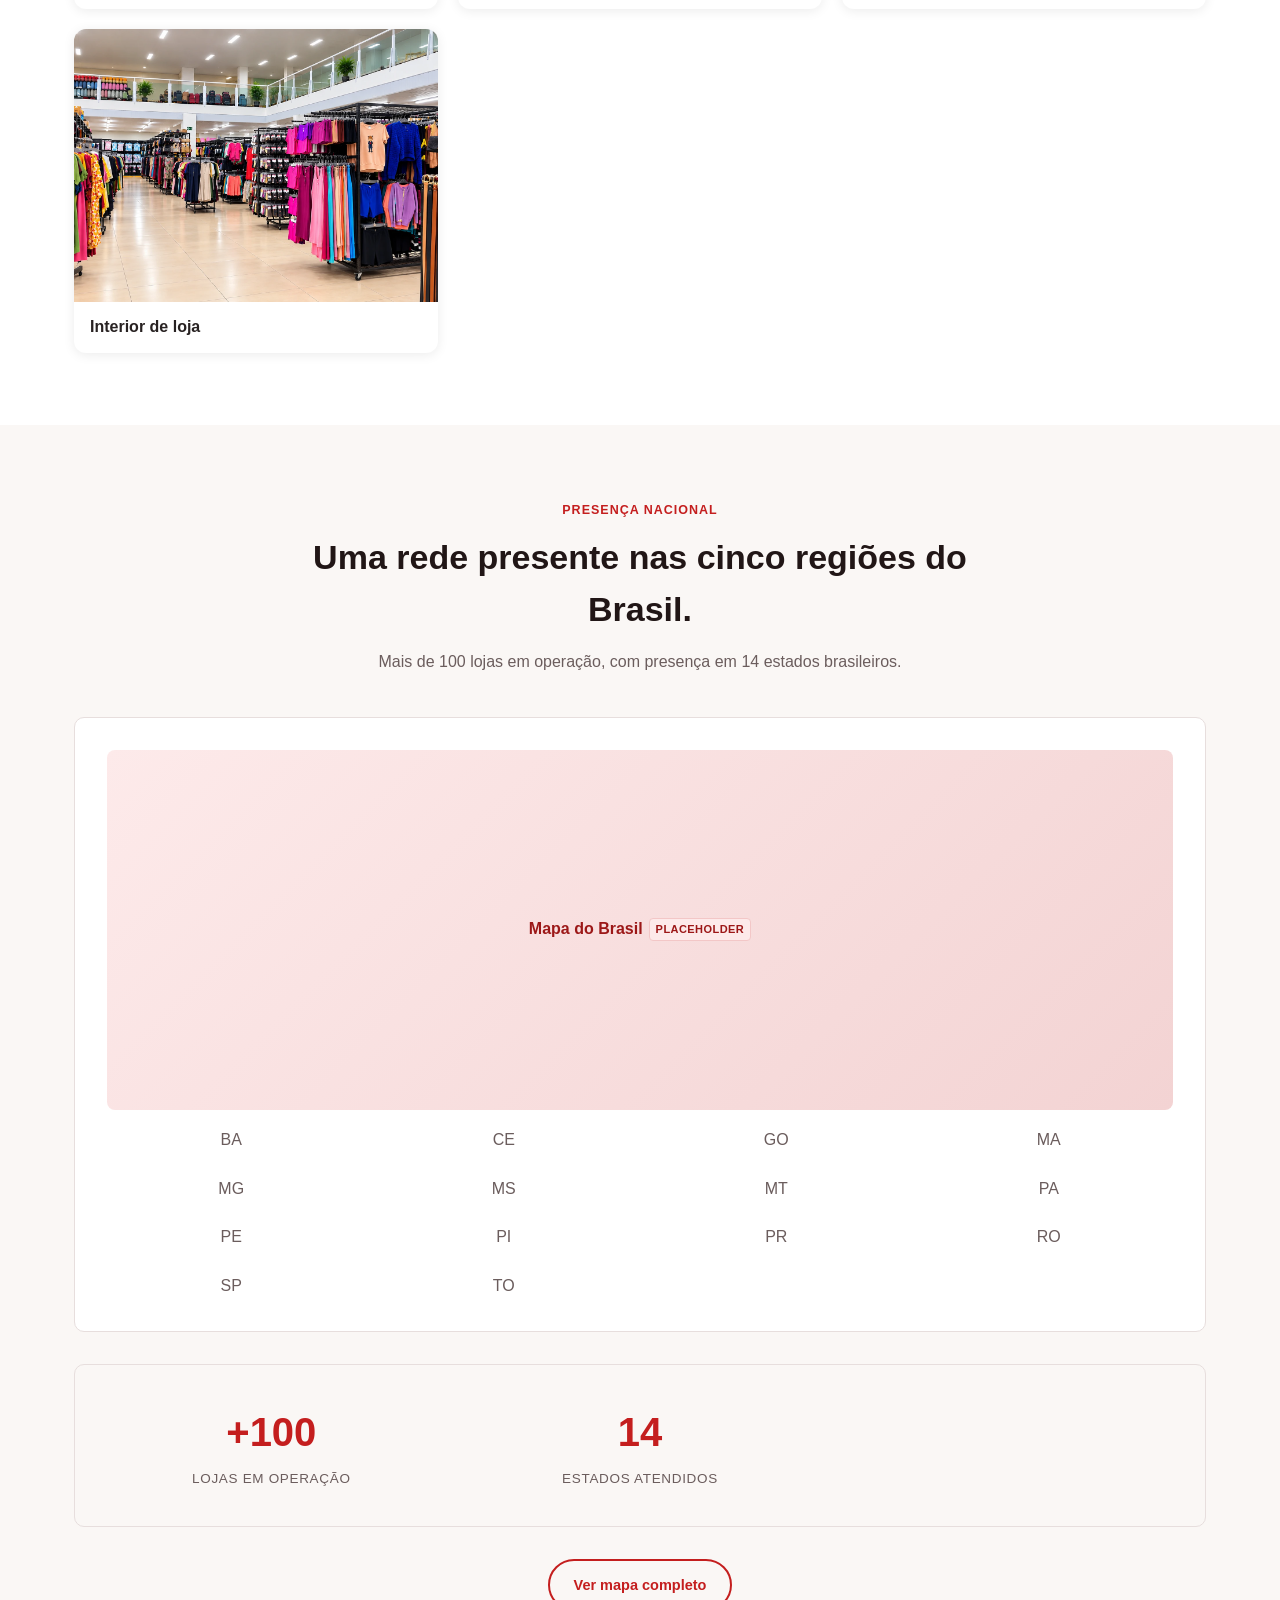
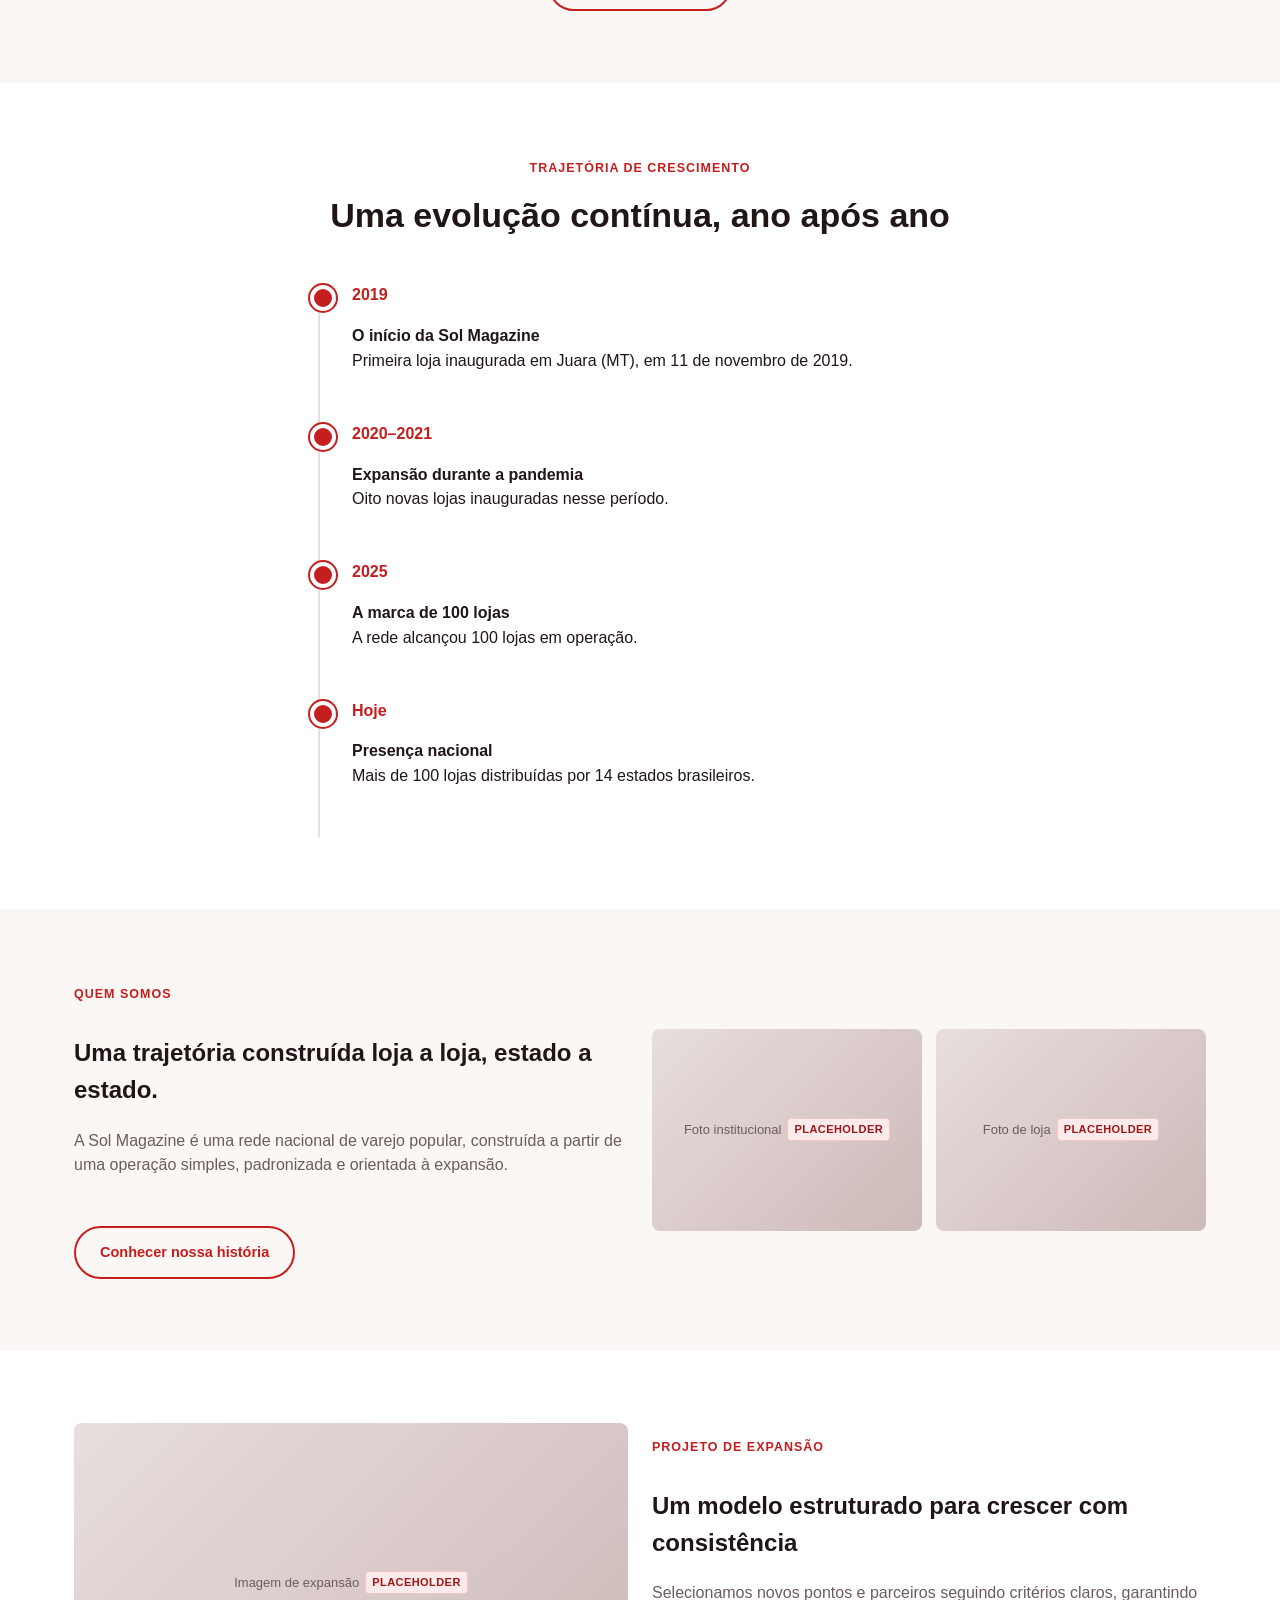
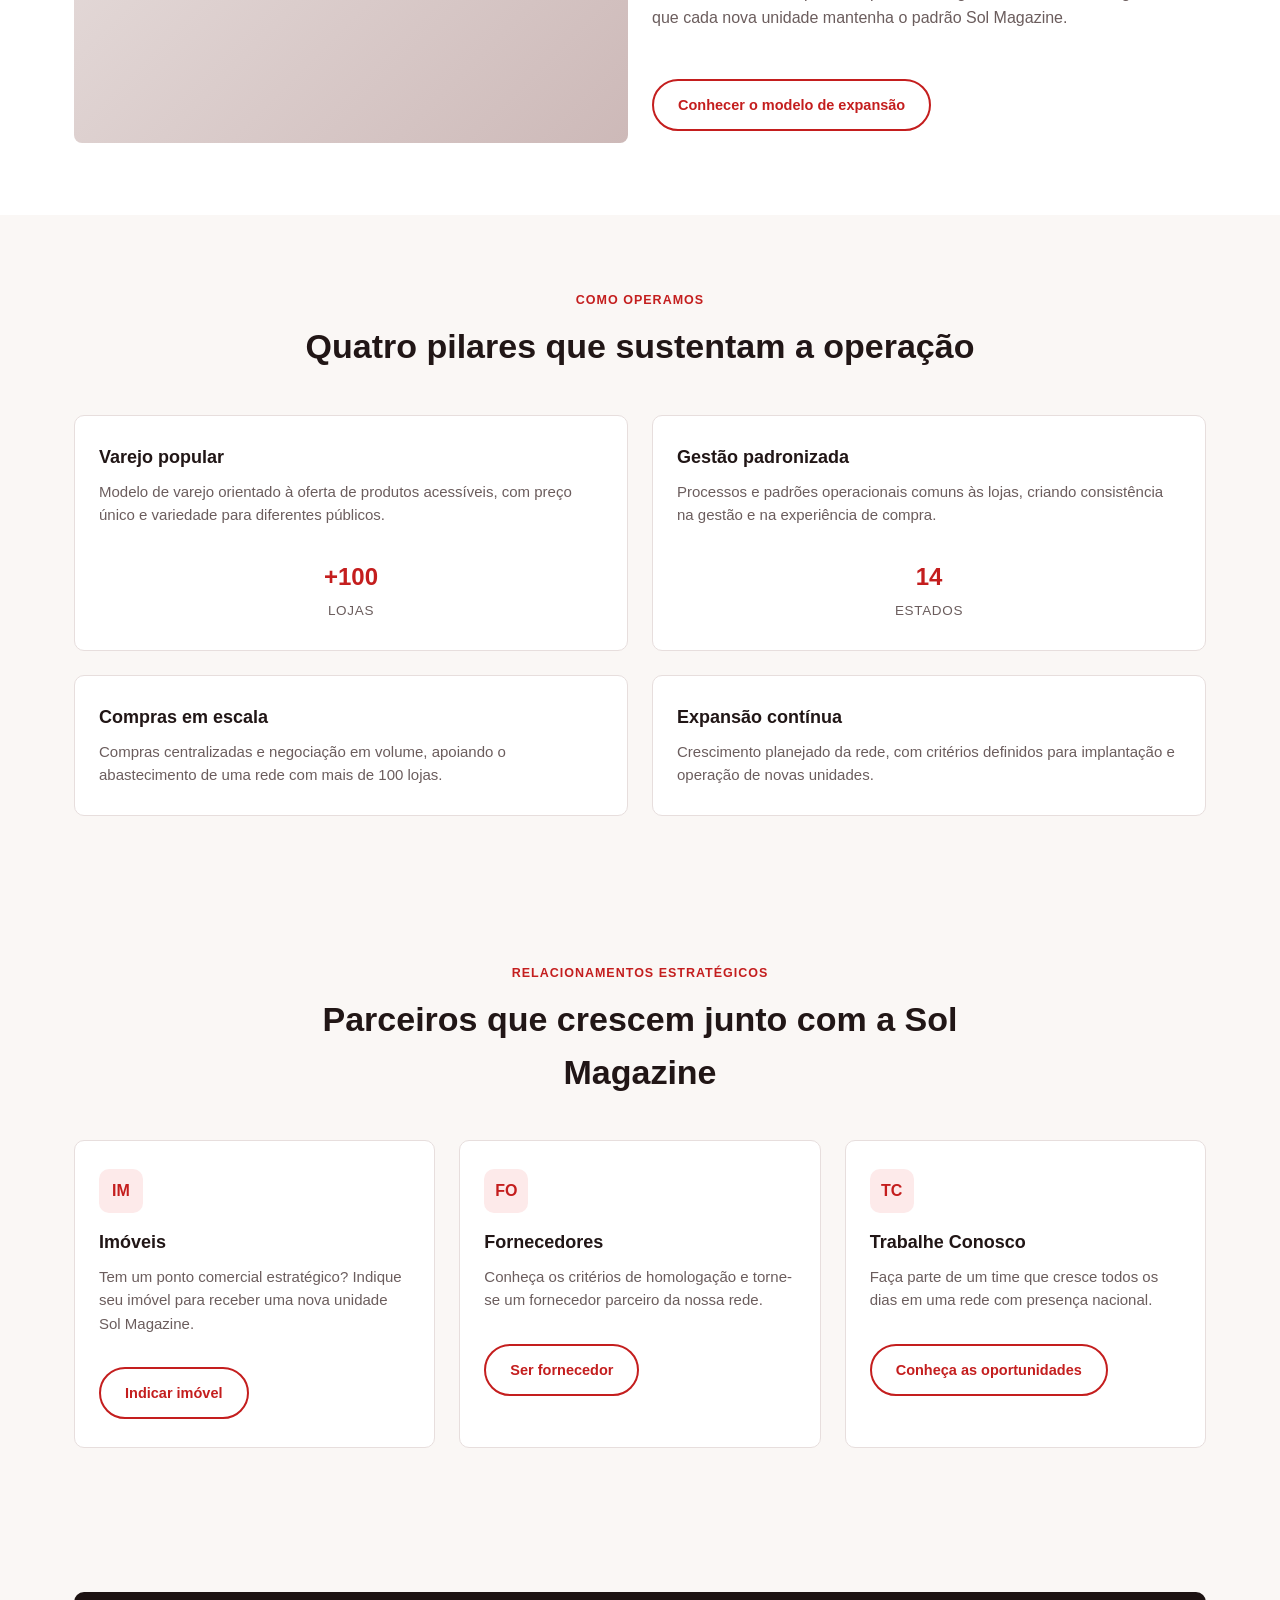
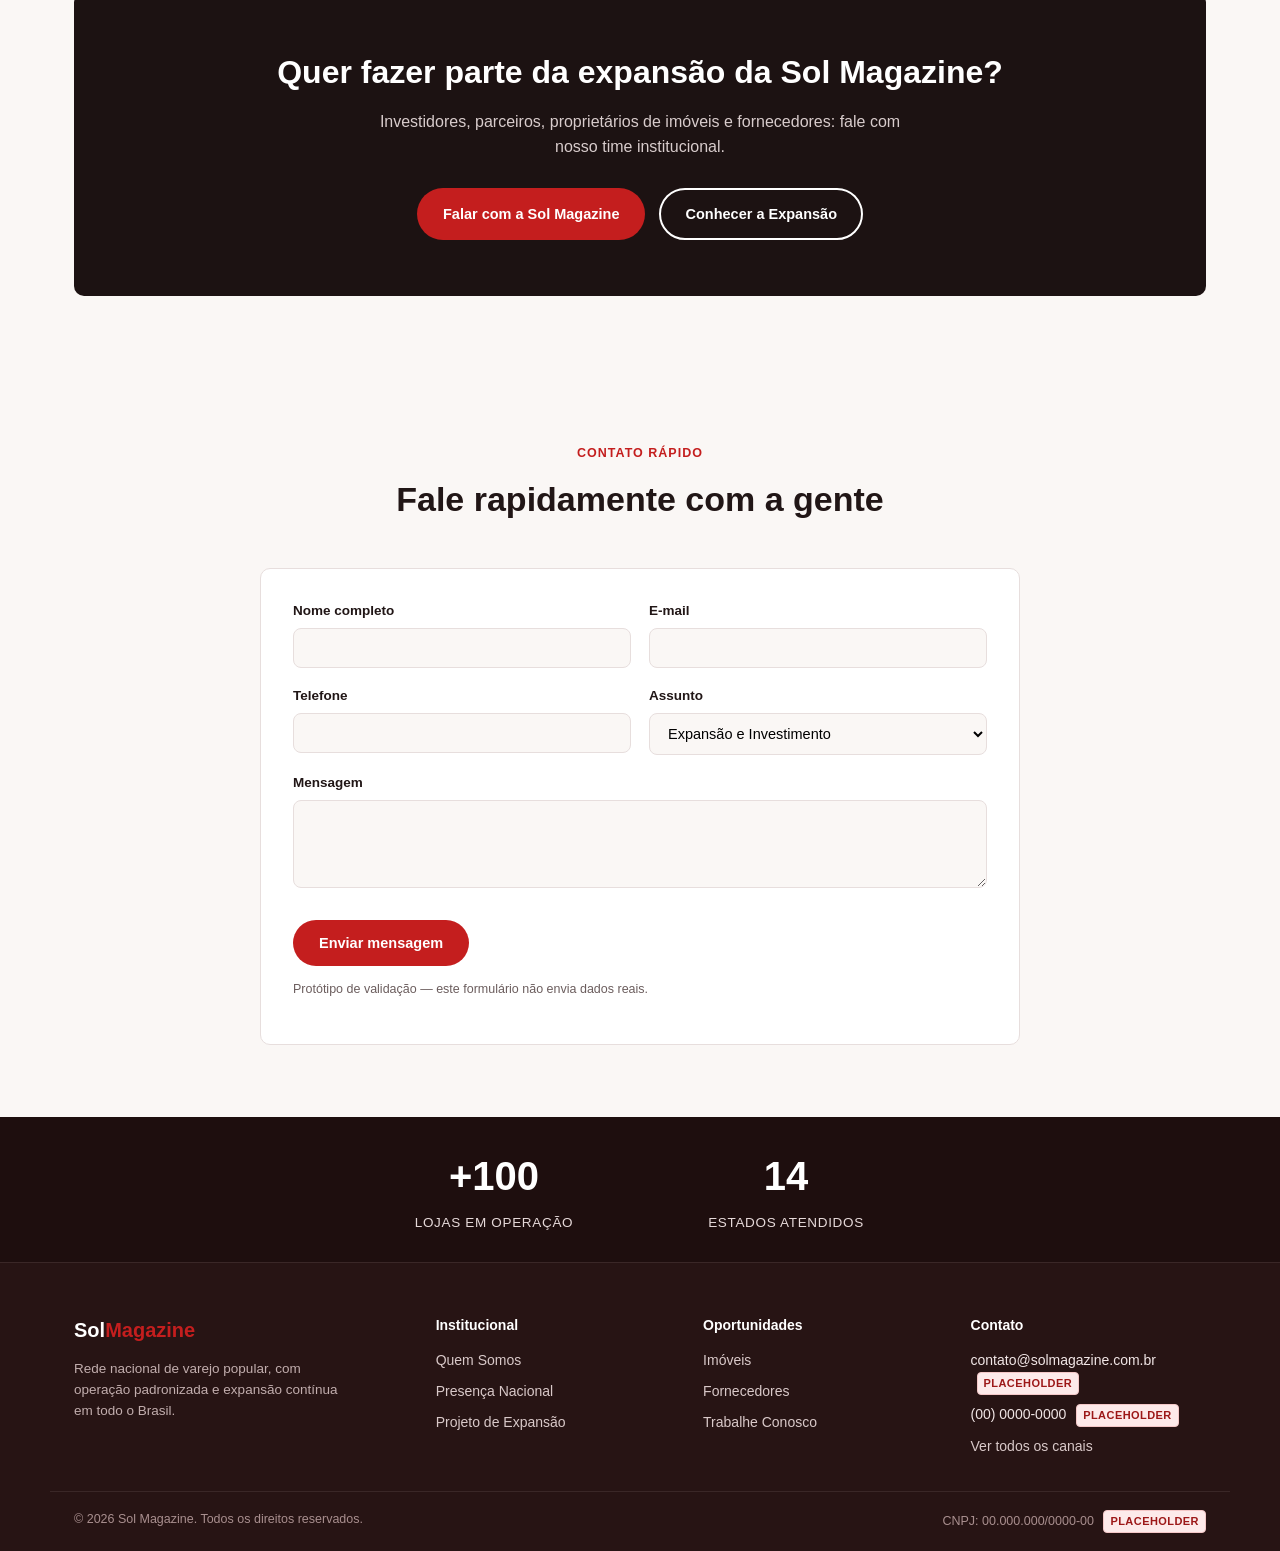
==== commit 36fbe837: "feat(home): homologa integracao da secao Operacao Real Substitui os sete placeholders da galeria Ope" ====
--- a/index.html
+++ b/index.html
@@ -79,14 +79,14 @@
           <span class="section-eyebrow">Operação Real</span>
           <h2>A Sol Magazine no dia a dia</h2>
         </div>
-        <div class="gallery">
-          <div class="gallery-item">Fachada <span class="placeholder-tag">placeholder</span></div>
-          <div class="gallery-item">Clientes <span class="placeholder-tag">placeholder</span></div>
-          <div class="gallery-item">Loja <span class="placeholder-tag">placeholder</span></div>
-          <div class="gallery-item">Inauguração <span class="placeholder-tag">placeholder</span></div>
-          <div class="gallery-item">Produtos <span class="placeholder-tag">placeholder</span></div>
-          <div class="gallery-item">Equipe <span class="placeholder-tag">placeholder</span></div>
-          <div class="gallery-item">Interior de loja <span class="placeholder-tag">placeholder</span></div>
+        <div class="operacao-gallery">
+          <figure class="operacao-card"><div class="operacao-photo"><img src="assets/images/operacao-real/fachada.jpg" alt="Fachada — Sol Magazine" loading="lazy"></div><figcaption>Fachada</figcaption></figure>
+          <figure class="operacao-card"><div class="operacao-photo"><img src="assets/images/operacao-real/clientes.jpg" alt="Clientes — Sol Magazine" loading="lazy"></div><figcaption>Clientes</figcaption></figure>
+          <figure class="operacao-card"><div class="operacao-photo"><img src="assets/images/operacao-real/loja.jpg" alt="Loja — Sol Magazine" loading="lazy"></div><figcaption>Loja</figcaption></figure>
+          <figure class="operacao-card"><div class="operacao-photo"><img src="assets/images/operacao-real/inauguracao.jpg" alt="Inauguração — Sol Magazine" loading="lazy"></div><figcaption>Inauguração</figcaption></figure>
+          <figure class="operacao-card"><div class="operacao-photo"><img src="assets/images/operacao-real/produtos.jpg" alt="Produtos — Sol Magazine" loading="lazy"></div><figcaption>Produtos</figcaption></figure>
+          <figure class="operacao-card"><div class="operacao-photo"><img src="assets/images/operacao-real/equipe.jpg" alt="Equipe — Sol Magazine" loading="lazy"><span class="review-ribbon">A SER SUBSTITUÍDA</span></div><figcaption>Equipe</figcaption></figure>
+          <figure class="operacao-card"><div class="operacao-photo"><img src="assets/images/hero-quem-somos-desktop.png" alt="Interior de loja — Sol Magazine" loading="lazy"></div><figcaption>Interior de loja</figcaption></figure>
         </div>
       </div>
     </section>
--- a/styles.css
+++ b/styles.css
@@ -626,3 +626,13 @@
   .gallery { grid-template-columns: repeat(2, minmax(0, 1fr)); }
   .stats-bar { grid-template-columns: 1fr; }
 }
+
+/* ===== OPERAÇÃO REAL (Home) ===== */
+.operacao-gallery{display:grid;grid-template-columns:repeat(3,minmax(0,1fr));gap:20px}
+.operacao-card{margin:0;background:#fff;border-radius:12px;overflow:hidden;box-shadow:0 2px 12px rgba(0,0,0,.08)}
+.operacao-photo{position:relative;aspect-ratio:4/3;overflow:hidden;background:#eee}
+.operacao-photo img{width:100%;height:100%;object-fit:cover;display:block}
+.operacao-card figcaption{padding:13px 16px;font-size:16px;font-weight:600;color:#282222}
+.review-ribbon{position:absolute;left:0;bottom:0;width:100%;background:rgba(143,0,0,.9);color:white;text-align:center;font-weight:700;letter-spacing:.08em;font-size:12px;padding:9px 5px}
+@media(max-width:800px){.operacao-gallery{grid-template-columns:repeat(2,minmax(0,1fr));gap:14px}}
+@media(max-width:520px){.operacao-gallery{grid-template-columns:1fr;gap:16px}}
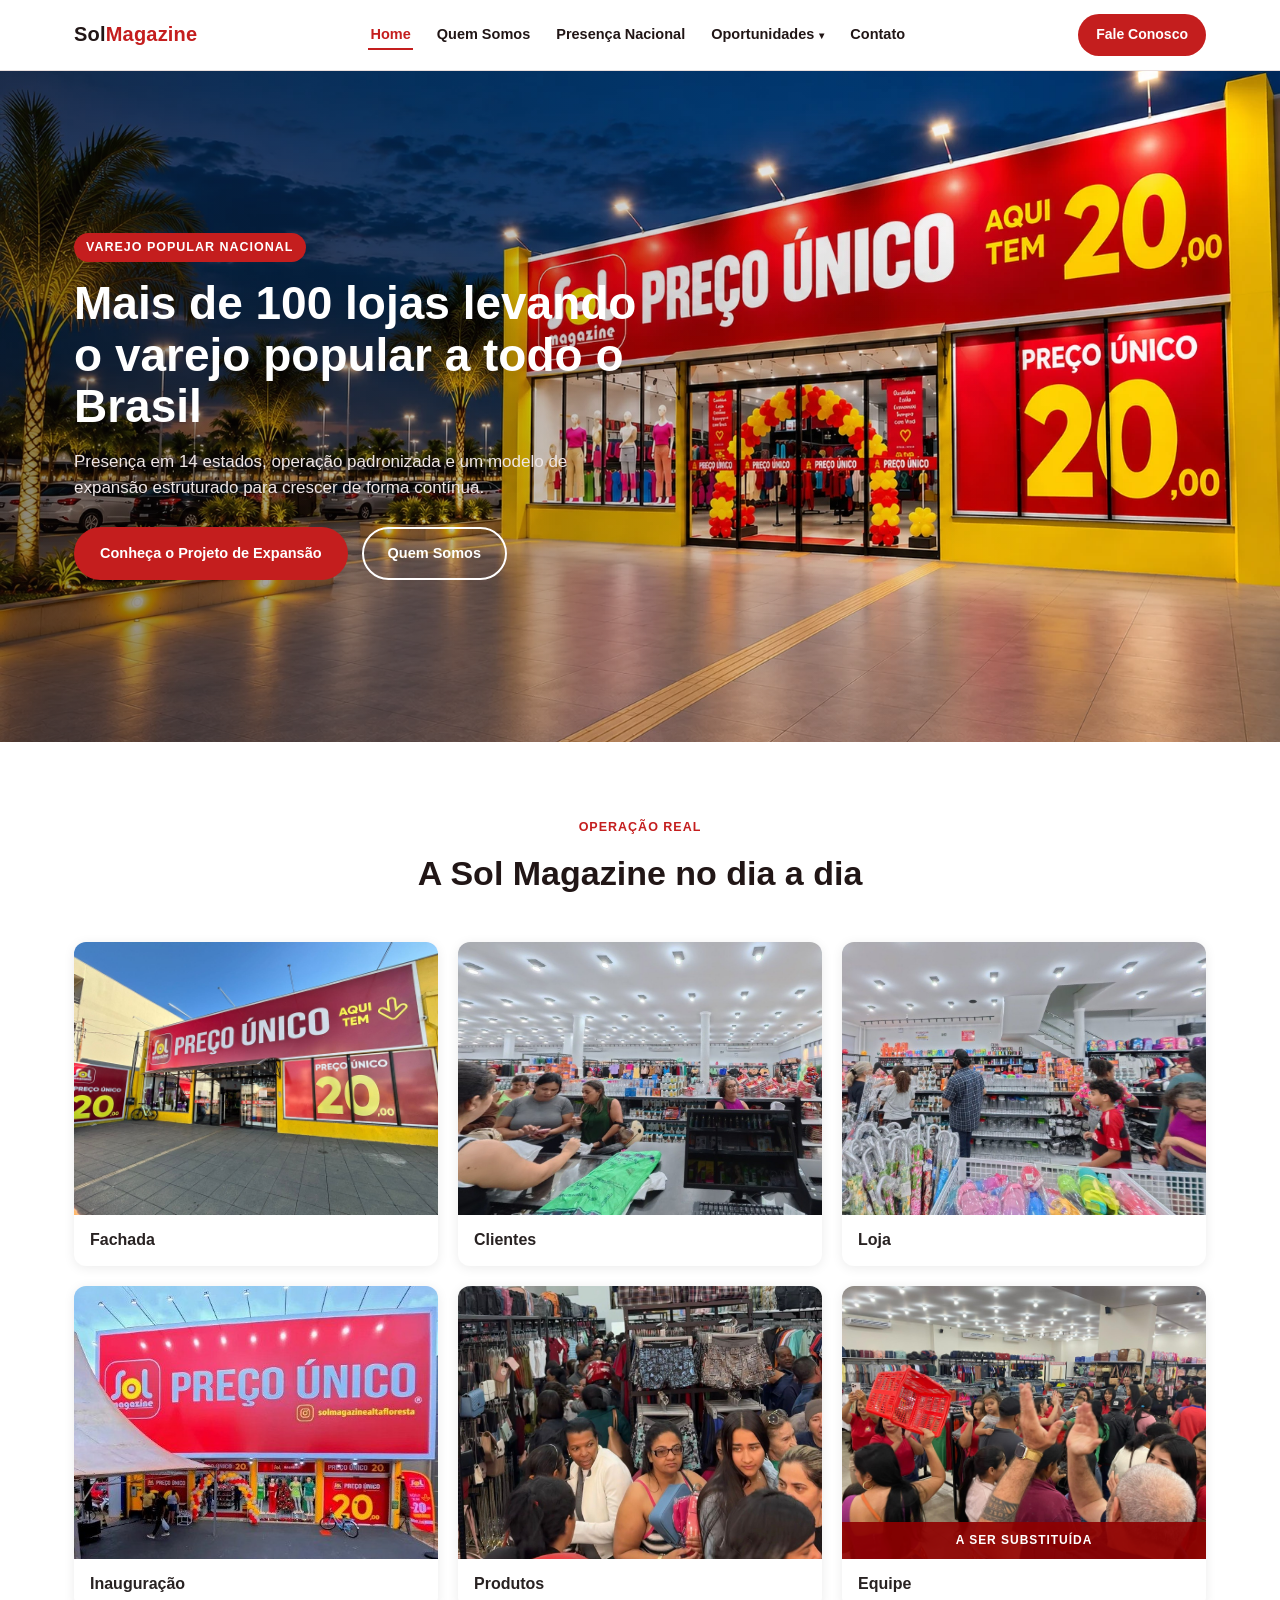
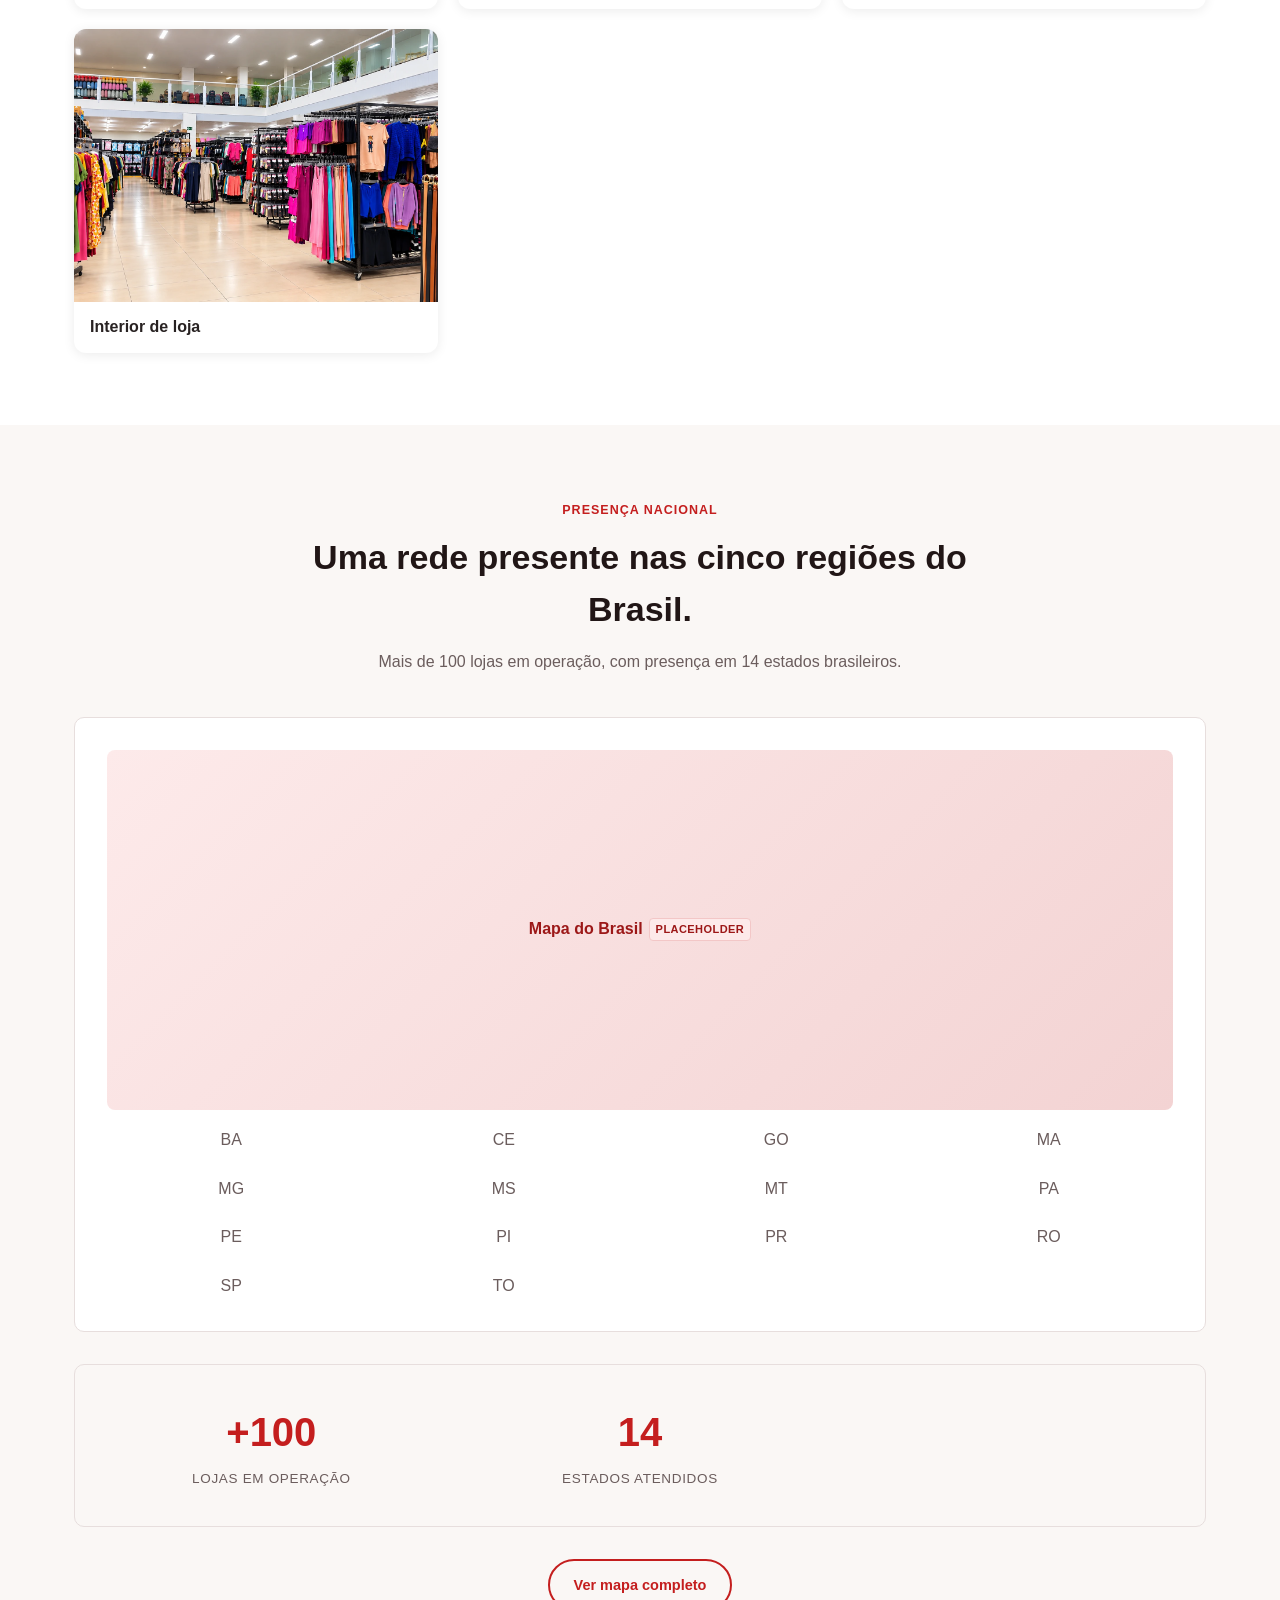
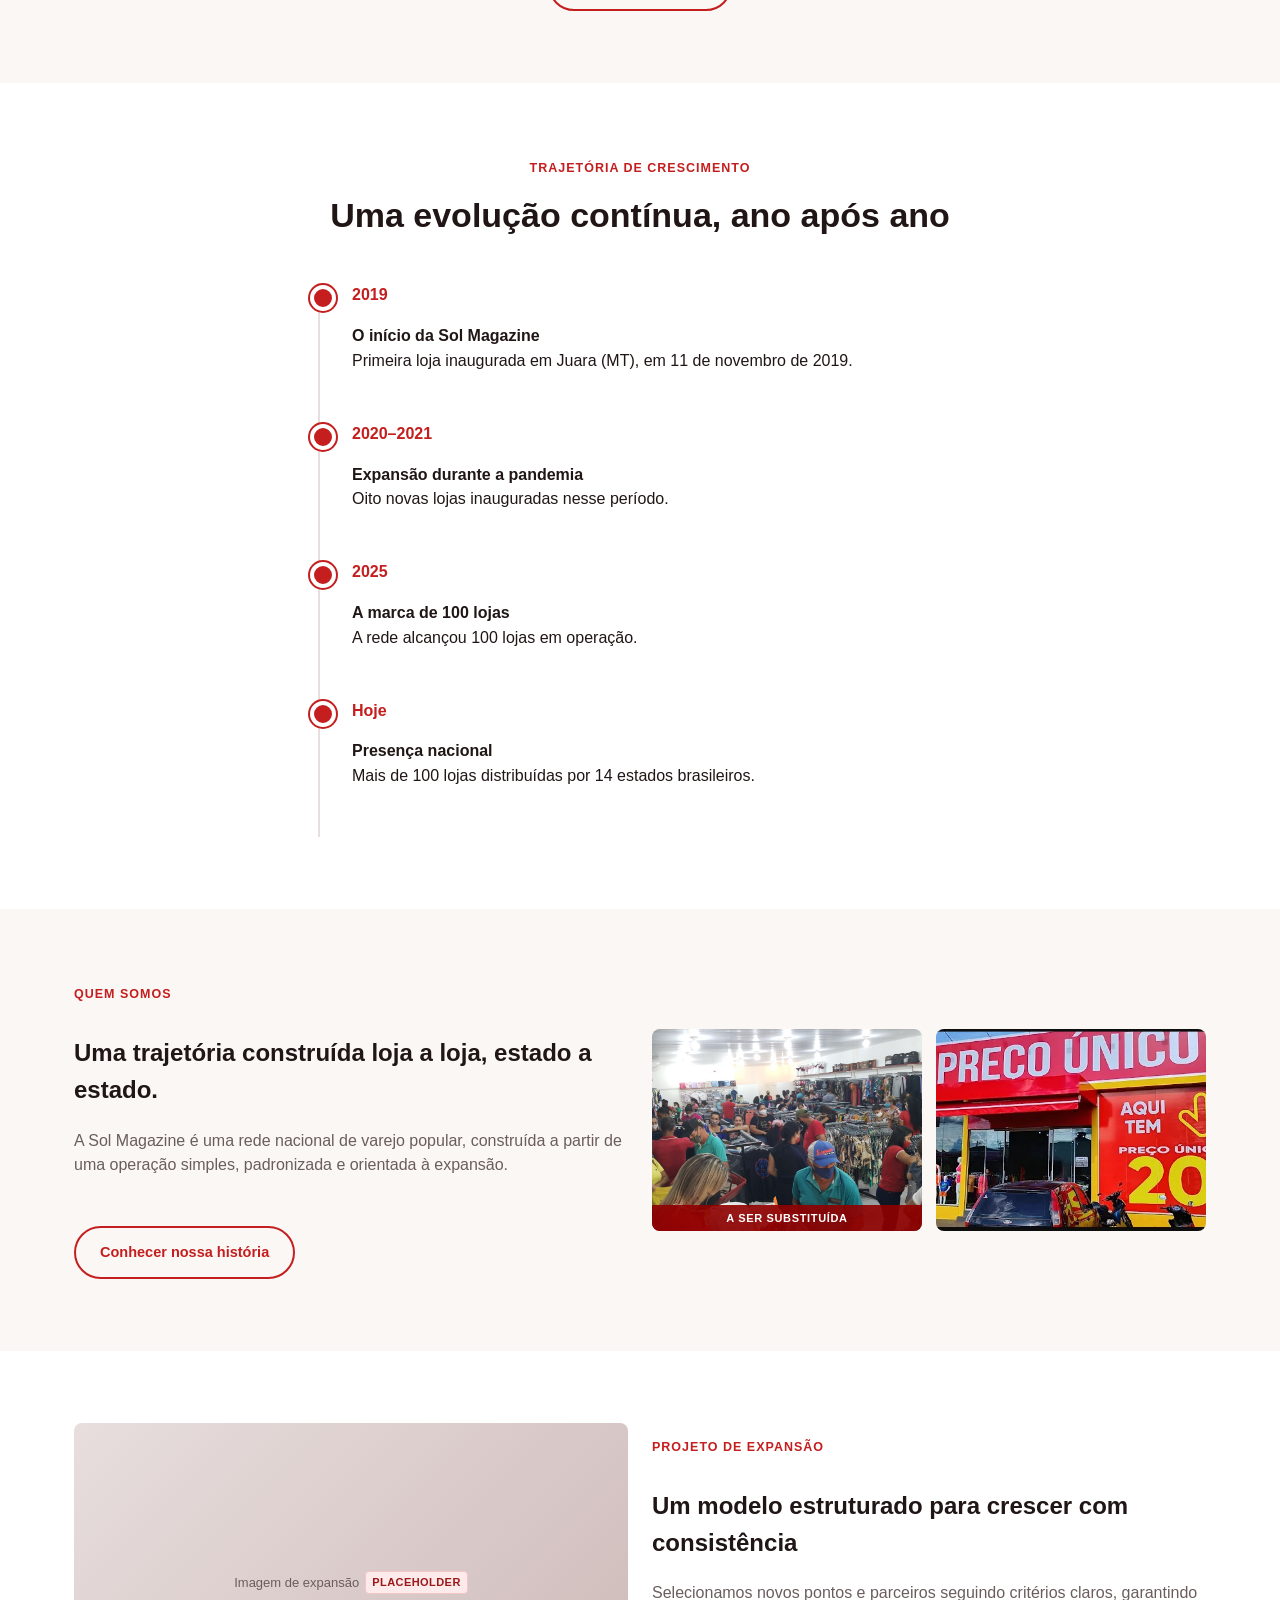
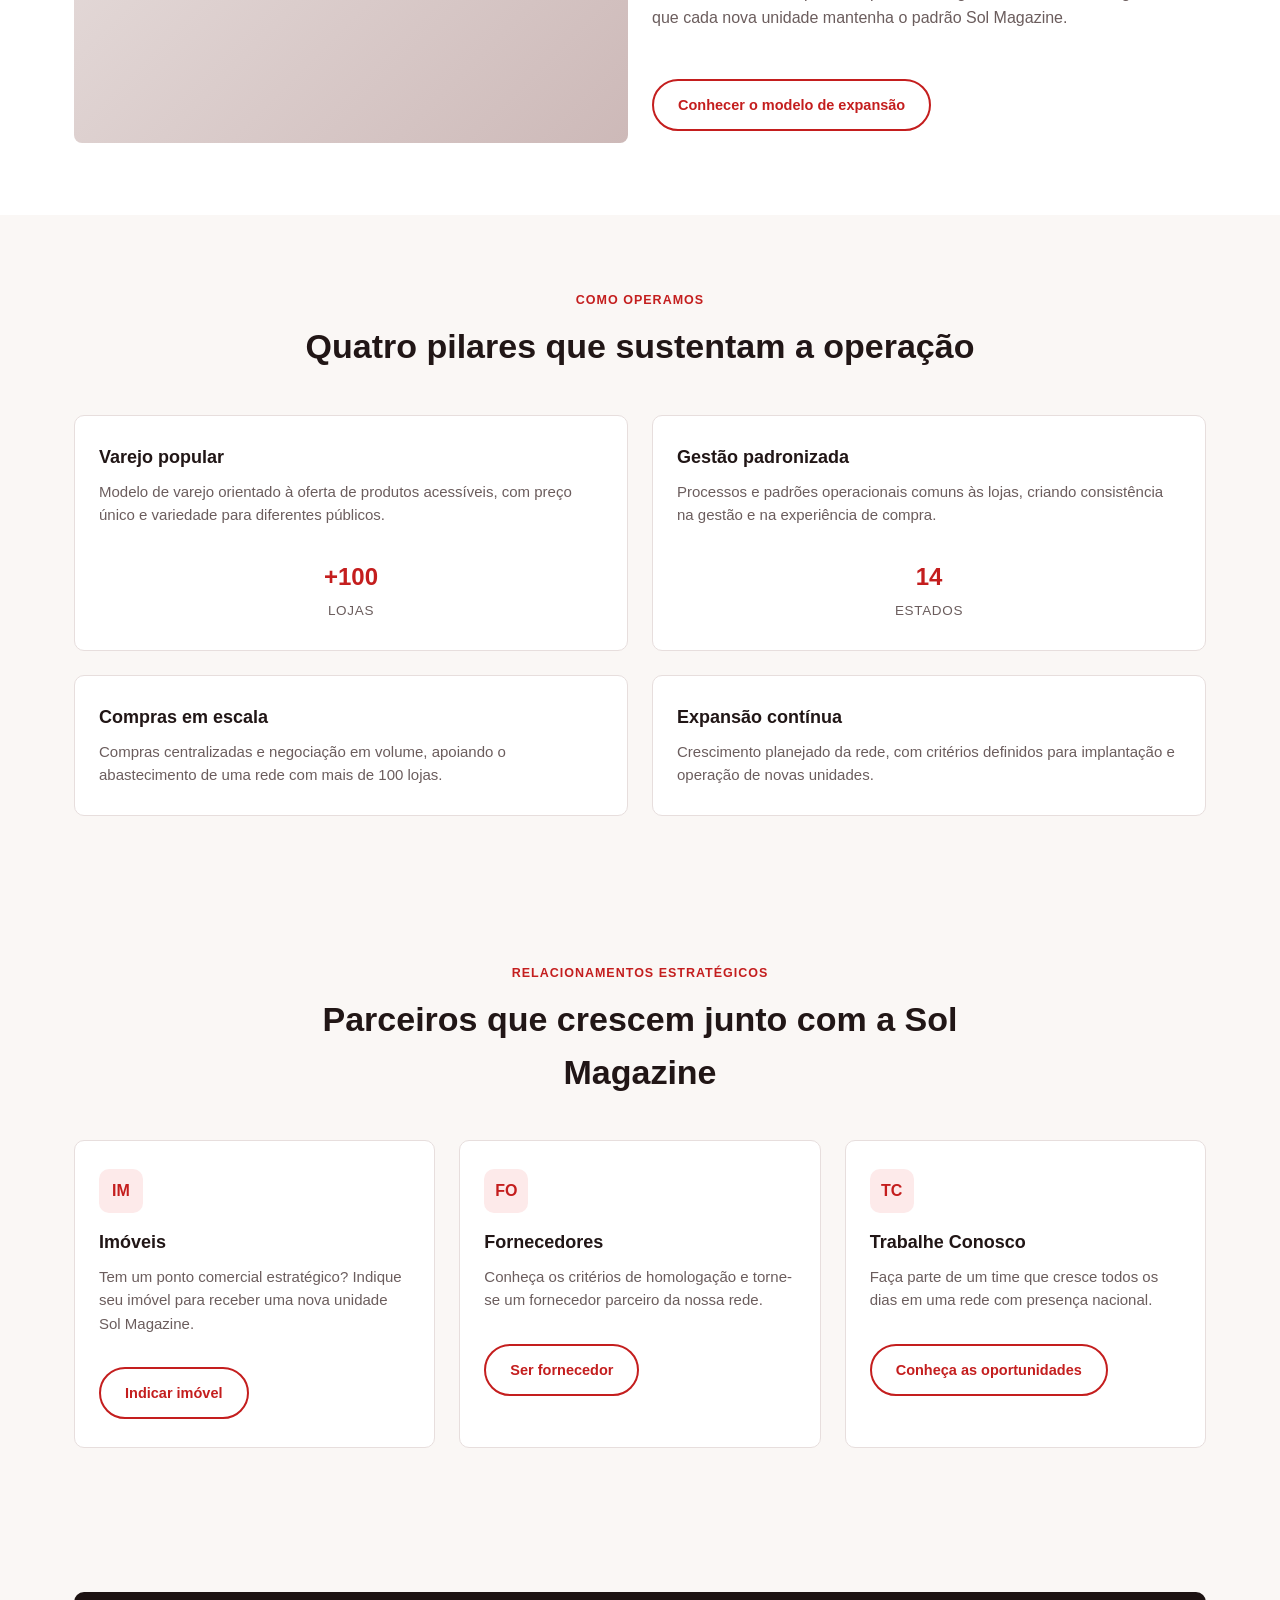
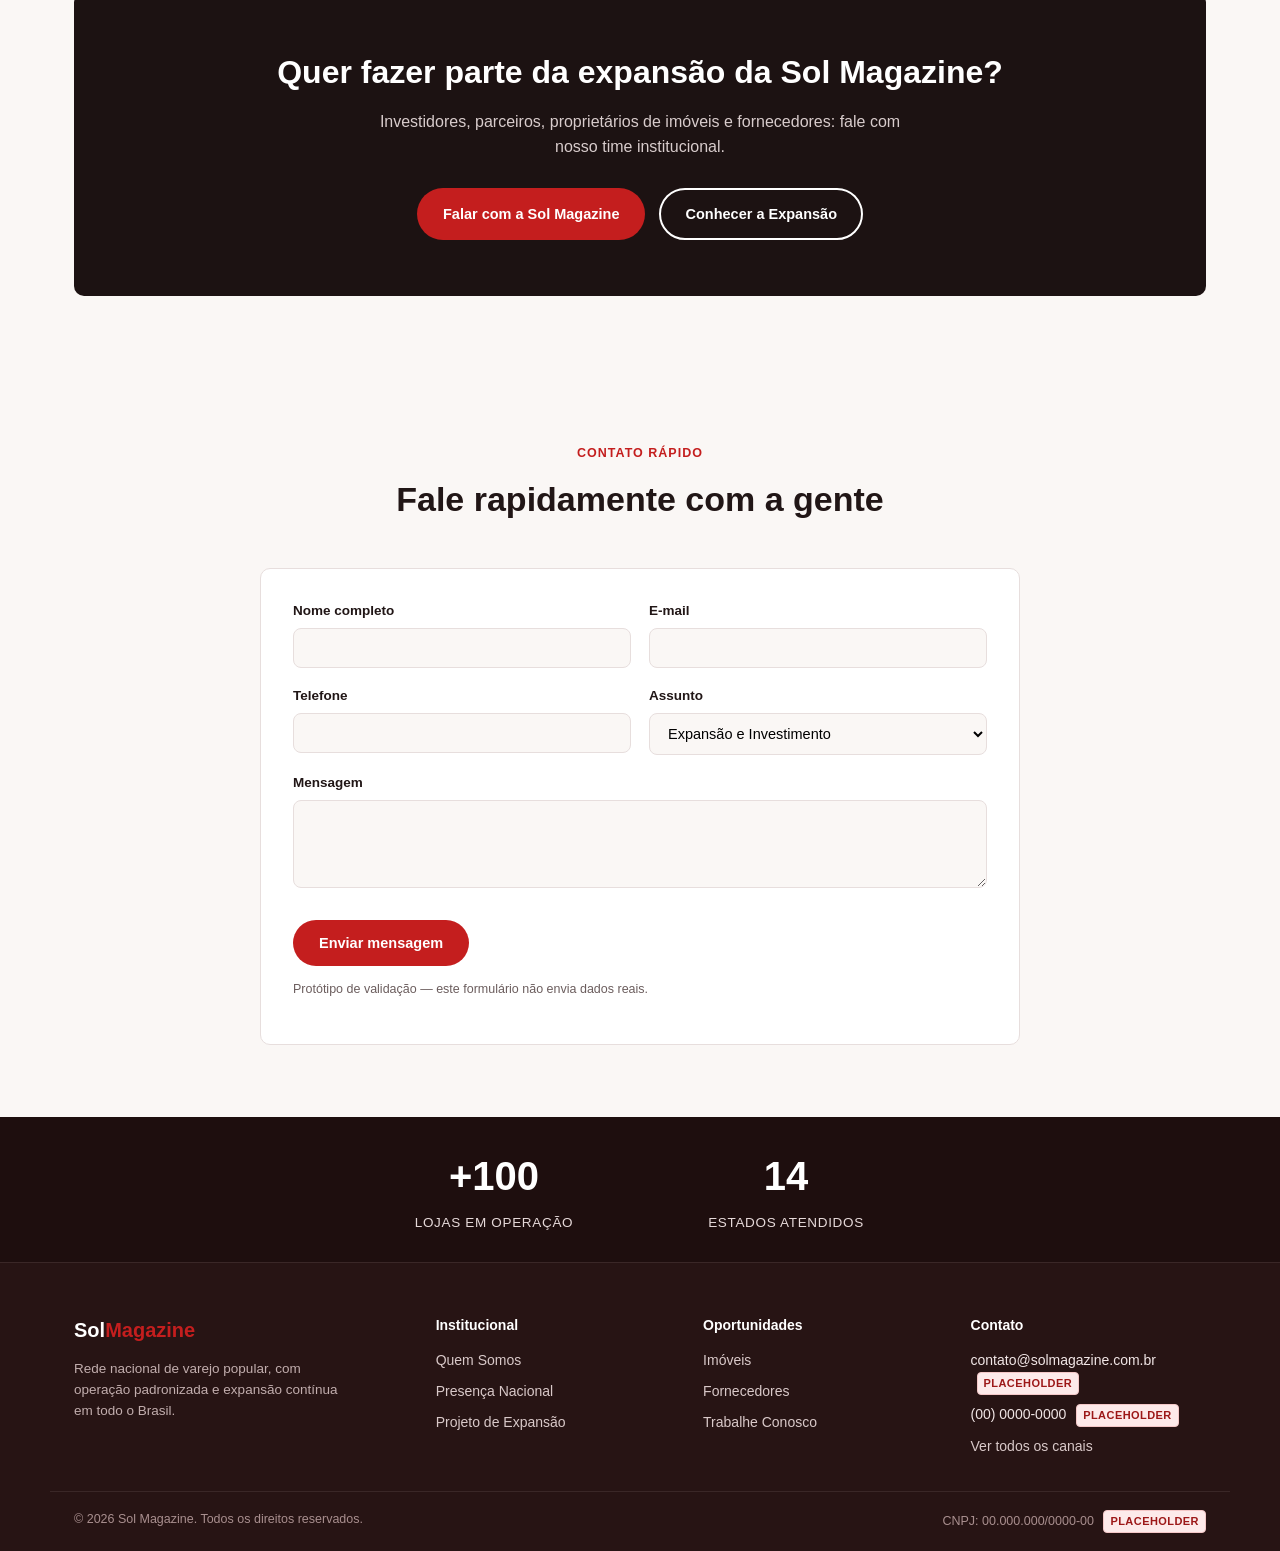
==== commit 2eb40000: "feat(home): homologa fotografias 21 e 49 na secao Quem Somos Substitui os dois placeholders da secao" ====
--- a/index.html
+++ b/index.html
@@ -27,6 +27,33 @@
 @media (min-width: 921px) {
   #home-como-operamos .grid-4 {
     grid-template-columns: repeat(2, 1fr);
+  }
+}
+/* Quem Somos (resumo) — fotografias nas posições da galeria; tarja reutiliza .review-ribbon (styles.css) */
+.qs-foto {
+  position: relative;
+  padding: 0;
+  overflow: hidden;
+}
+.qs-foto img {
+  width: 100%;
+  height: 100%;
+  object-fit: cover;
+  display: block;
+}
+/* Tarja proporcional aos cards menores: sempre em uma linha */
+.qs-foto .review-ribbon {
+  font-size: 11px;
+  line-height: 1.3;
+  letter-spacing: .06em;
+  padding: 6px 4px;
+  white-space: nowrap;
+}
+@media (max-width: 420px) {
+  .qs-foto .review-ribbon {
+    font-size: 9.5px;
+    letter-spacing: .04em;
+    padding: 5px 3px;
   }
 }
 </style>
@@ -157,8 +184,8 @@
             <a href="quem-somos.html" class="btn btn-secondary mt-32">Conhecer nossa história</a>
           </div>
           <div class="gallery" style="grid-template-columns:repeat(2,minmax(0,1fr));">
-            <div class="gallery-item">Foto institucional <span class="placeholder-tag">placeholder</span></div>
-            <div class="gallery-item">Foto de loja <span class="placeholder-tag">placeholder</span></div>
+            <div class="gallery-item qs-foto"><img src="assets/images/home-quem-somos/institucional-21.jpg" alt="Interior de loja com clientes — Sol Magazine" loading="lazy"><span class="review-ribbon">A SER SUBSTITUÍDA</span></div>
+            <div class="gallery-item qs-foto"><img src="assets/images/home-quem-somos/loja-49.jpg" alt="Fachada de loja — Sol Magazine" loading="lazy"></div>
           </div>
         </div>
       </div>
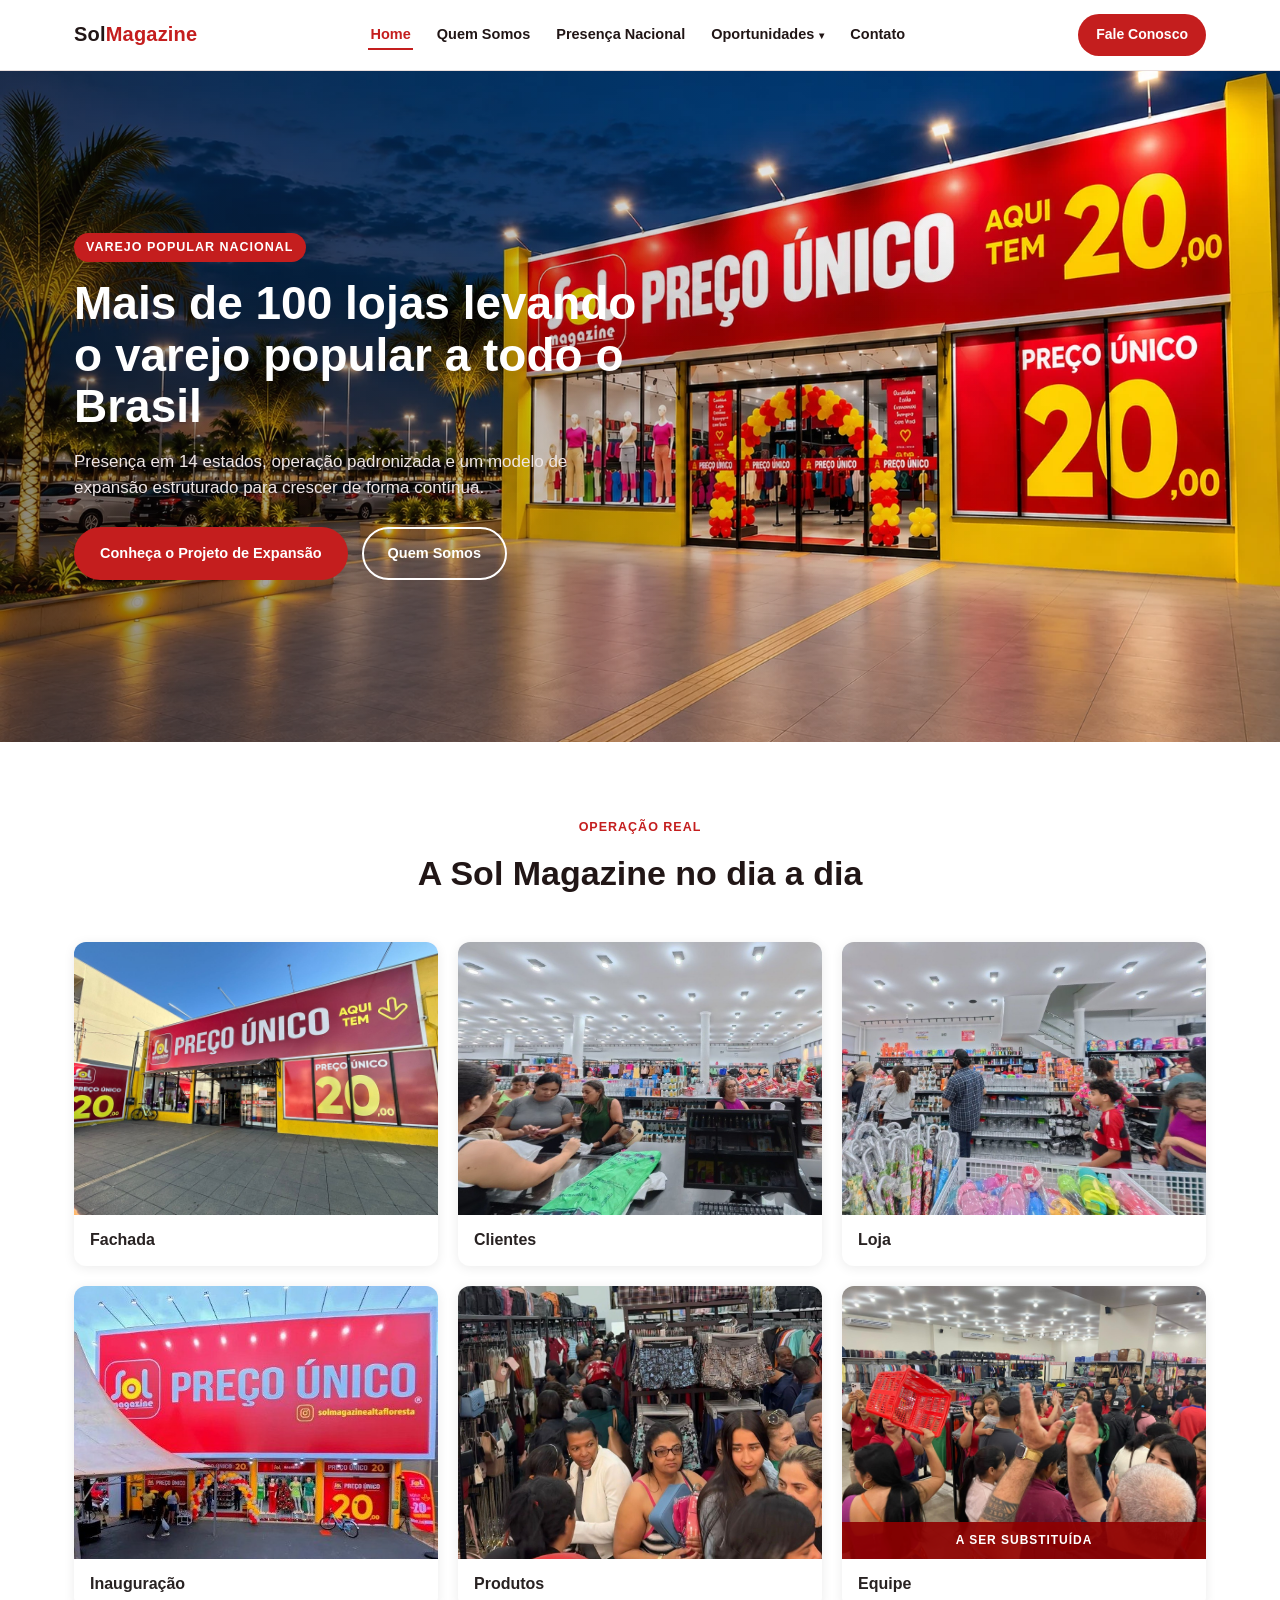
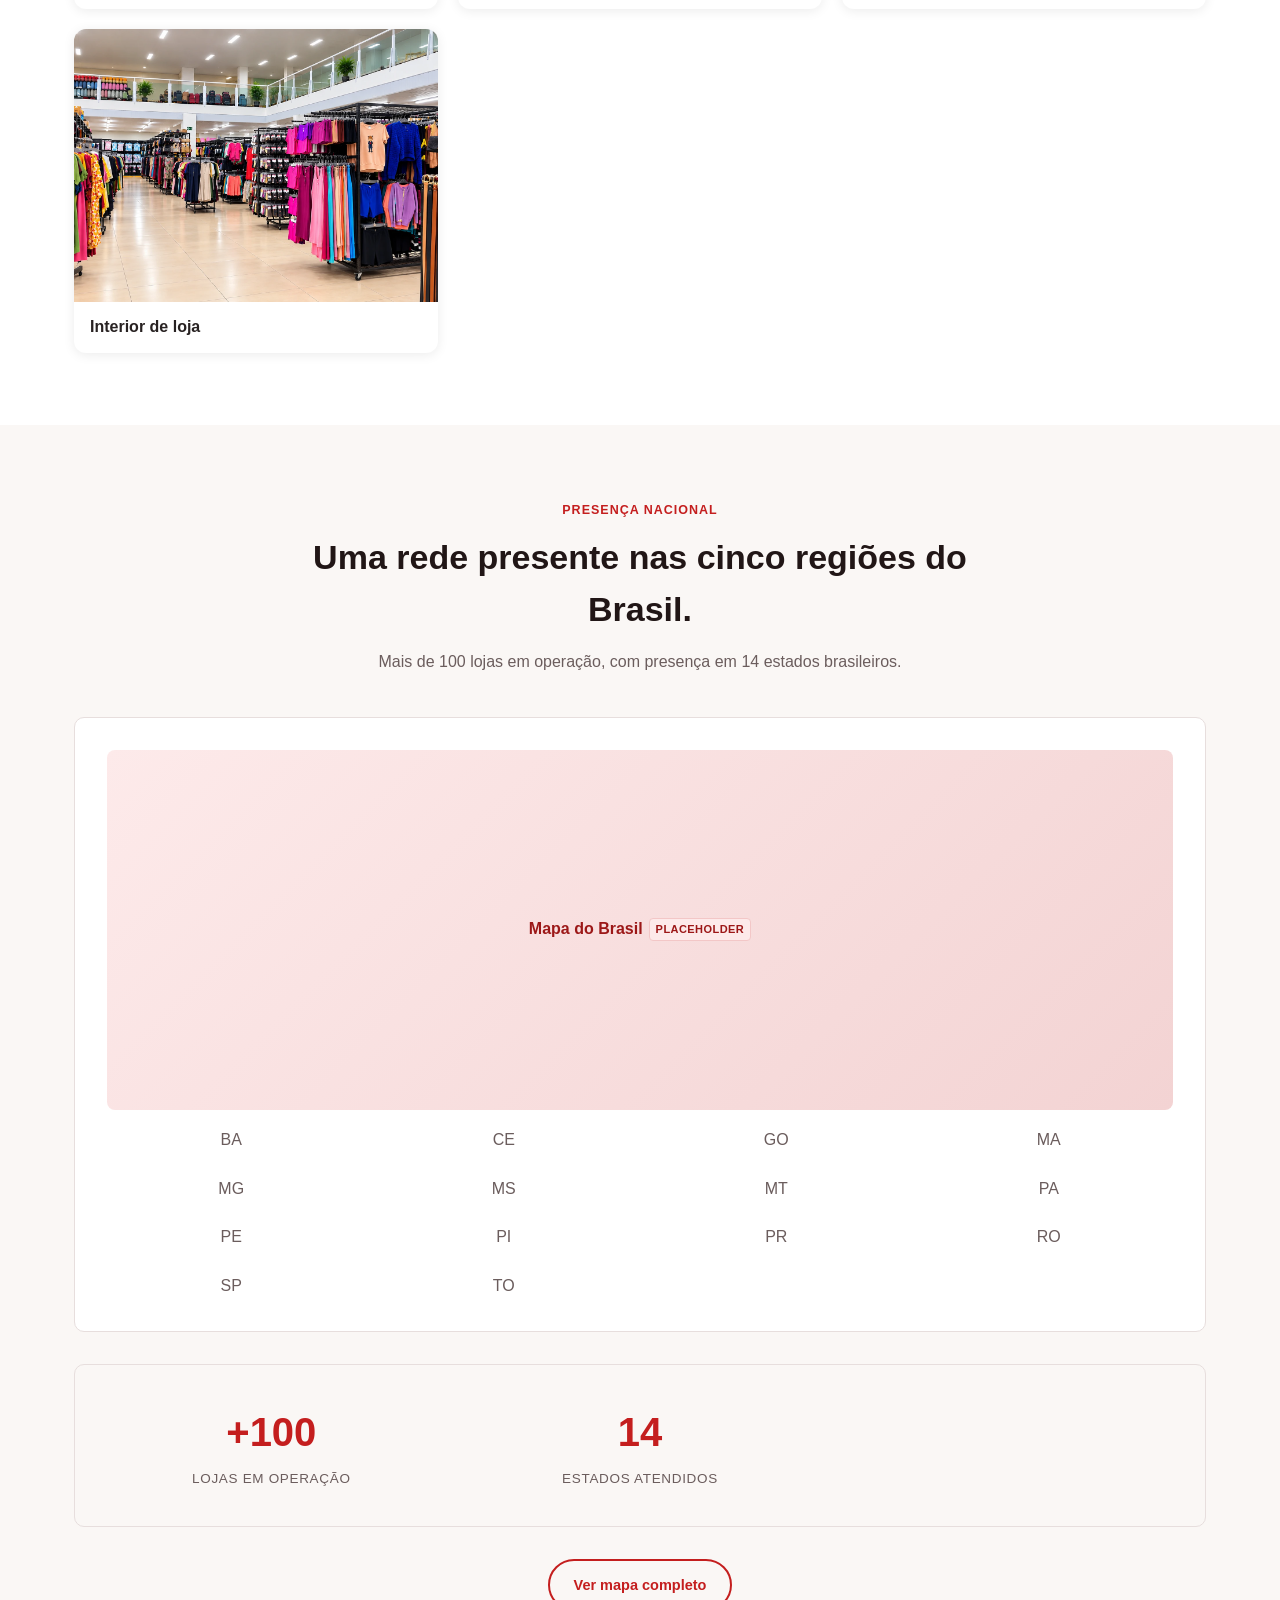
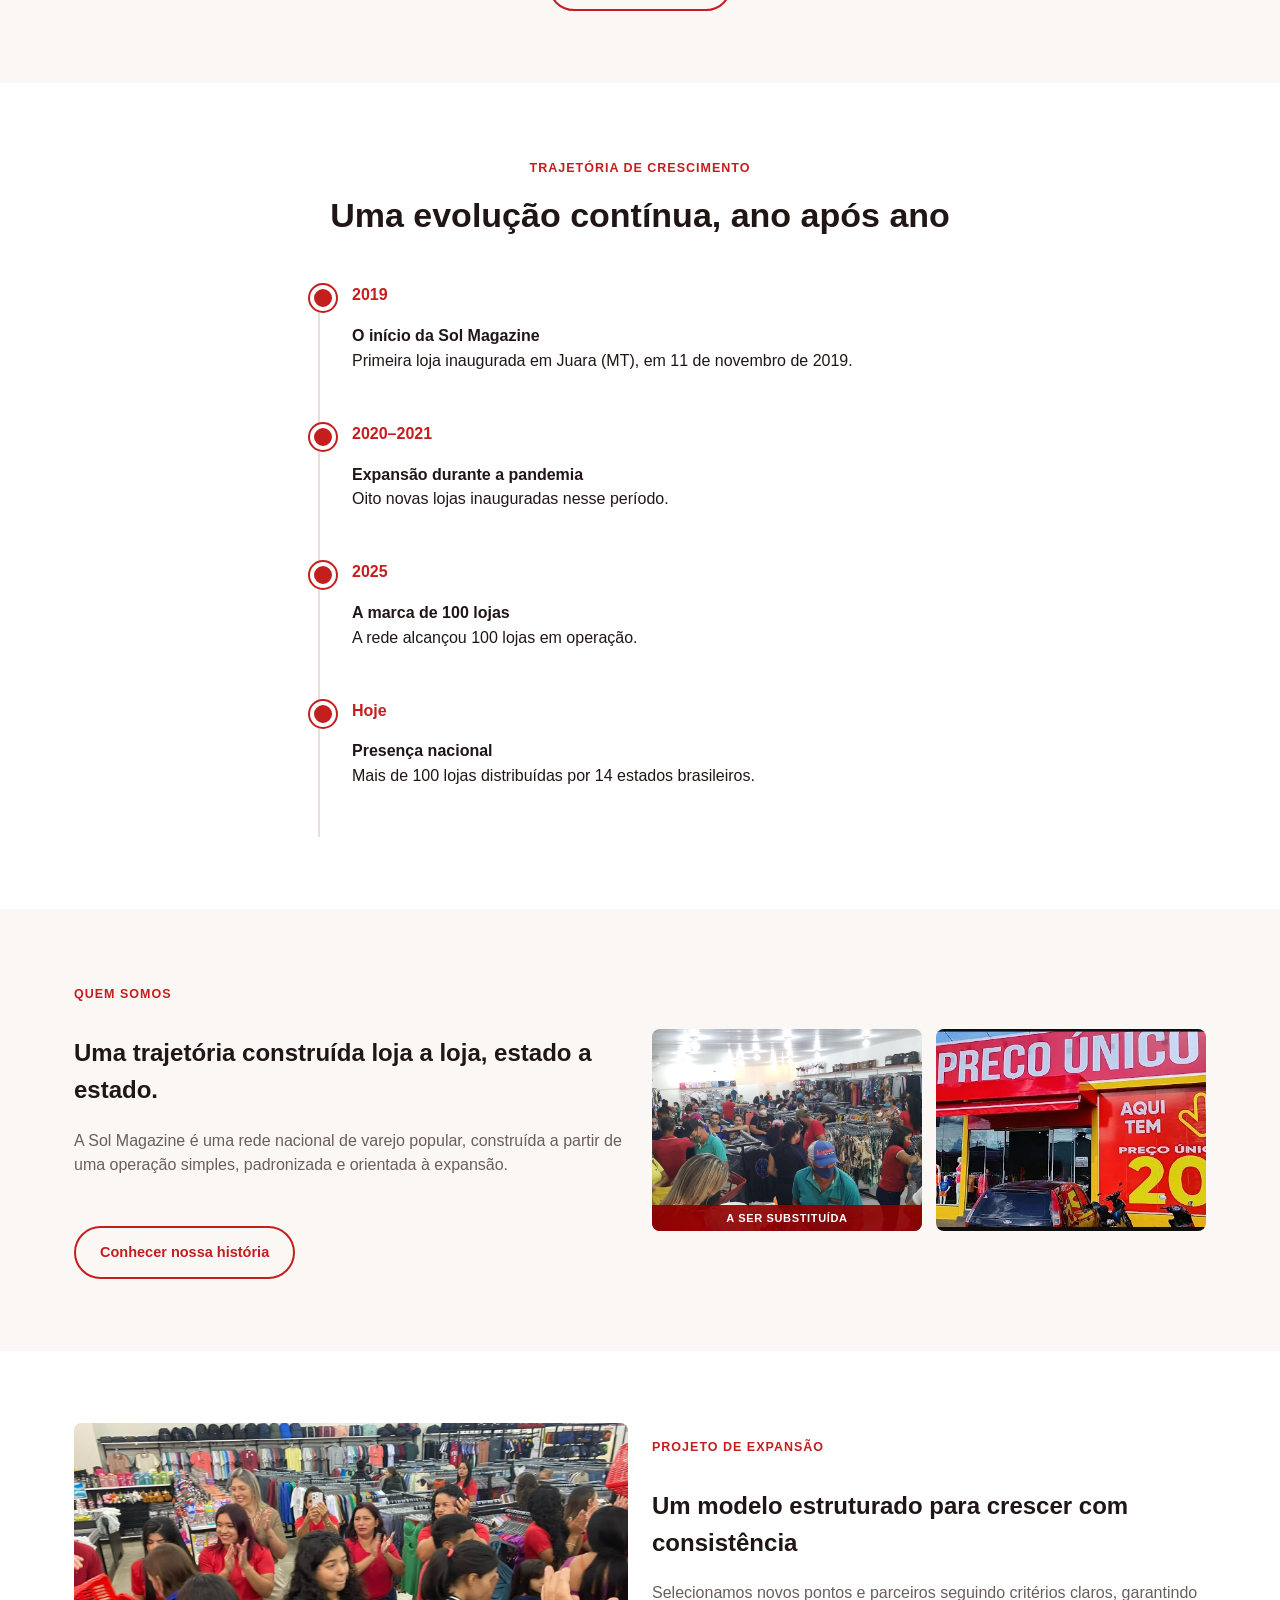
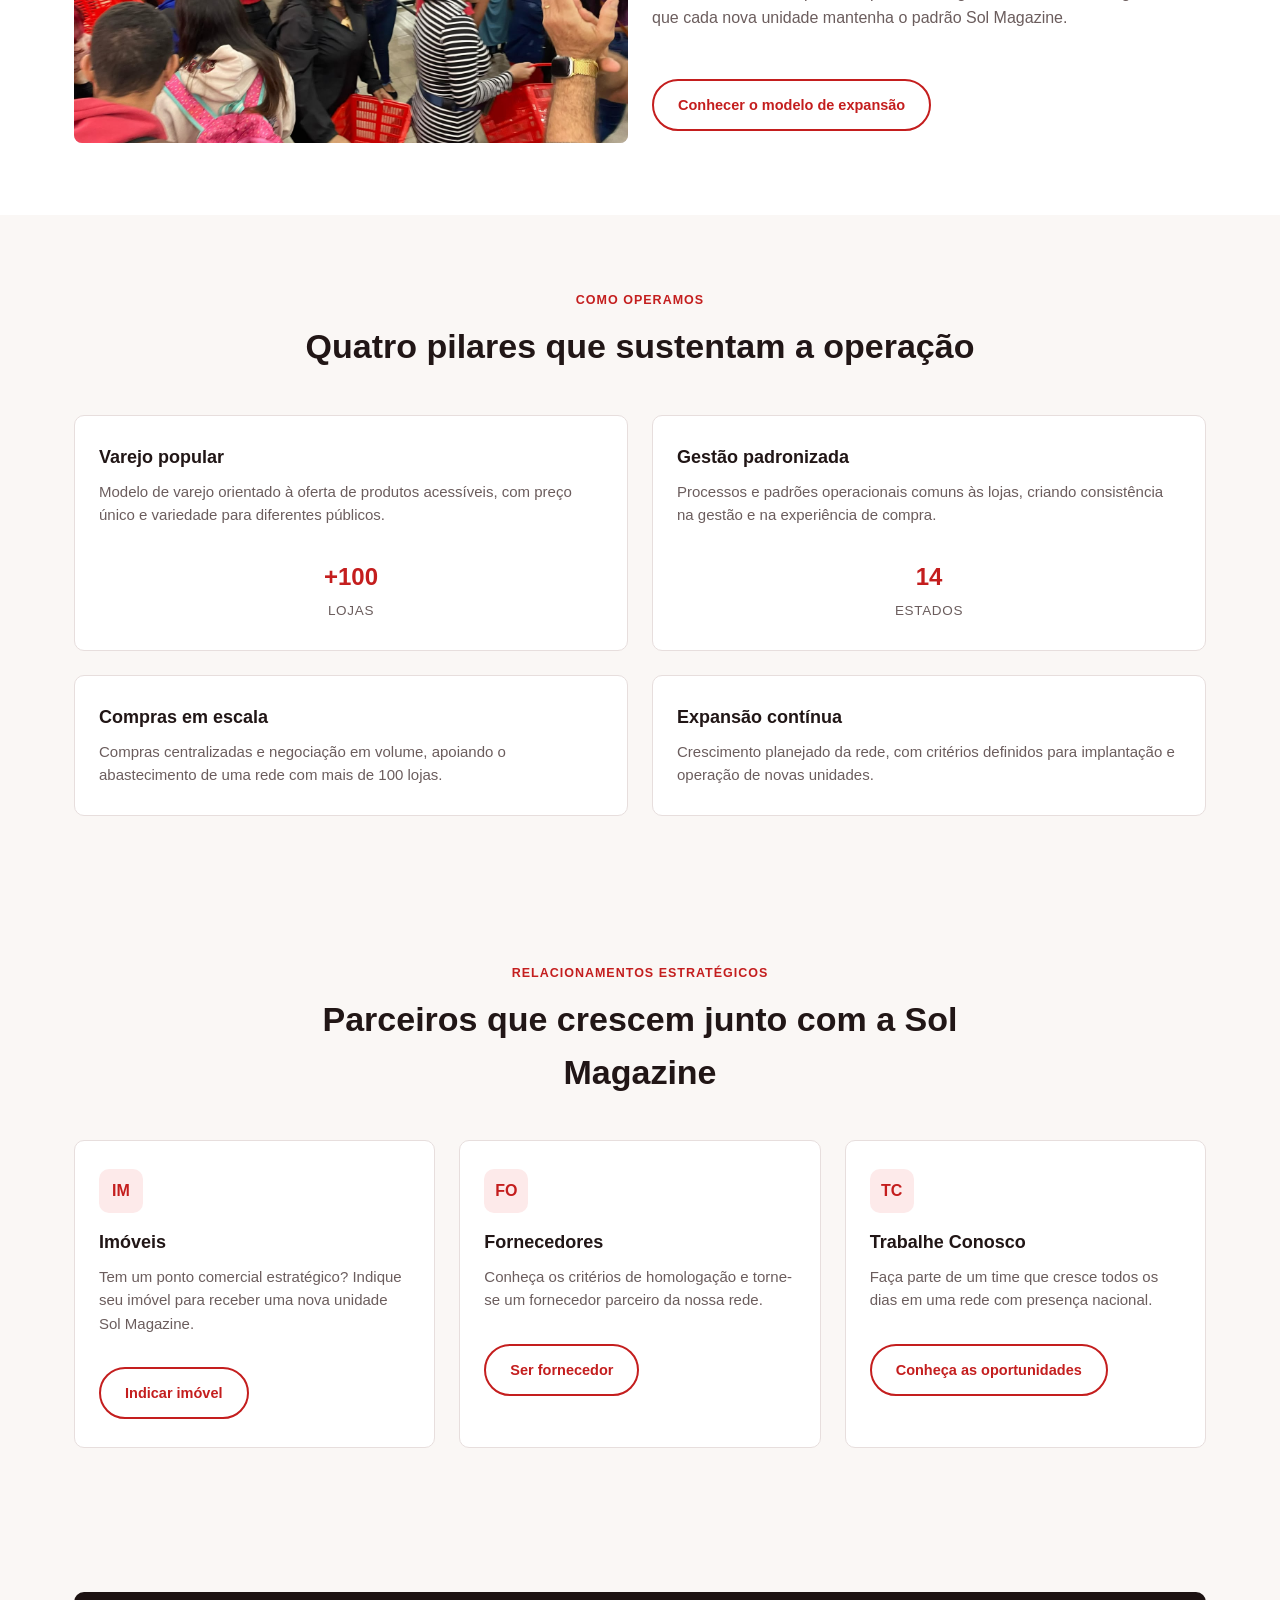
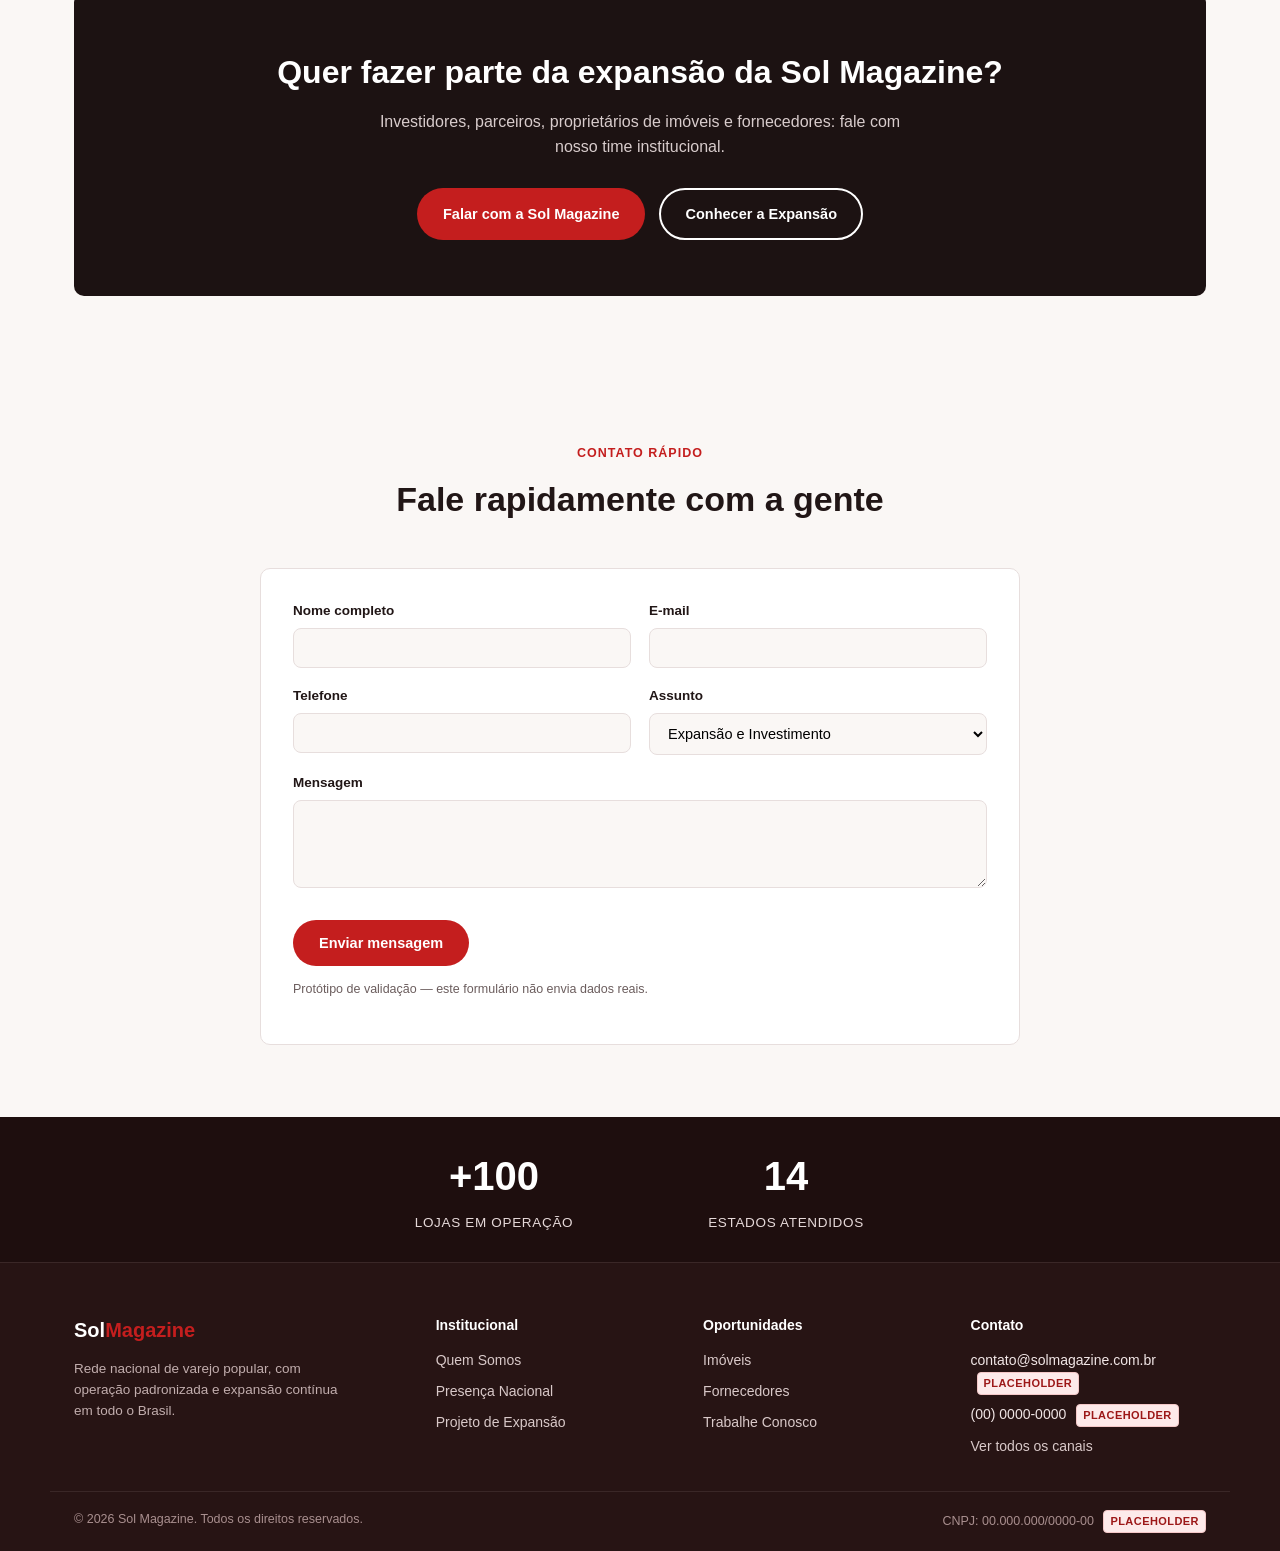
==== commit e8bc868d: "feat(home): homologa fotografia 32 na secao Projeto de Expansao Substitui o placeholder da secao Pro" ====
--- a/index.html
+++ b/index.html
@@ -55,6 +55,18 @@
     letter-spacing: .04em;
     padding: 5px 3px;
   }
+}
+/* Projeto de Expansão — fotografia na posição de altura fixa (320px); enquadramento acima do centro para preservar os rostos */
+.expansao-foto {
+  padding: 0;
+  overflow: hidden;
+}
+.expansao-foto img {
+  width: 100%;
+  height: 100%;
+  object-fit: cover;
+  object-position: 50% 40%;
+  display: block;
 }
 </style>
 </head>
@@ -195,7 +207,7 @@
     <section class="section-alt">
       <div class="container">
         <div class="grid grid-2" style="align-items:center;">
-          <div class="gallery-item" style="aspect-ratio:auto; height:320px;">Imagem de expansão <span class="placeholder-tag">placeholder</span></div>
+          <div class="gallery-item expansao-foto" style="aspect-ratio:auto; height:320px;"><img src="assets/images/home-expansao/expansao-32.jpg" alt="Clientes entrando em loja Sol Magazine durante inauguração, com a equipe aplaudindo" loading="lazy"></div>
           <div>
             <span class="section-eyebrow">Projeto de Expansão</span>
             <h2>Um modelo estruturado para crescer com consistência</h2>
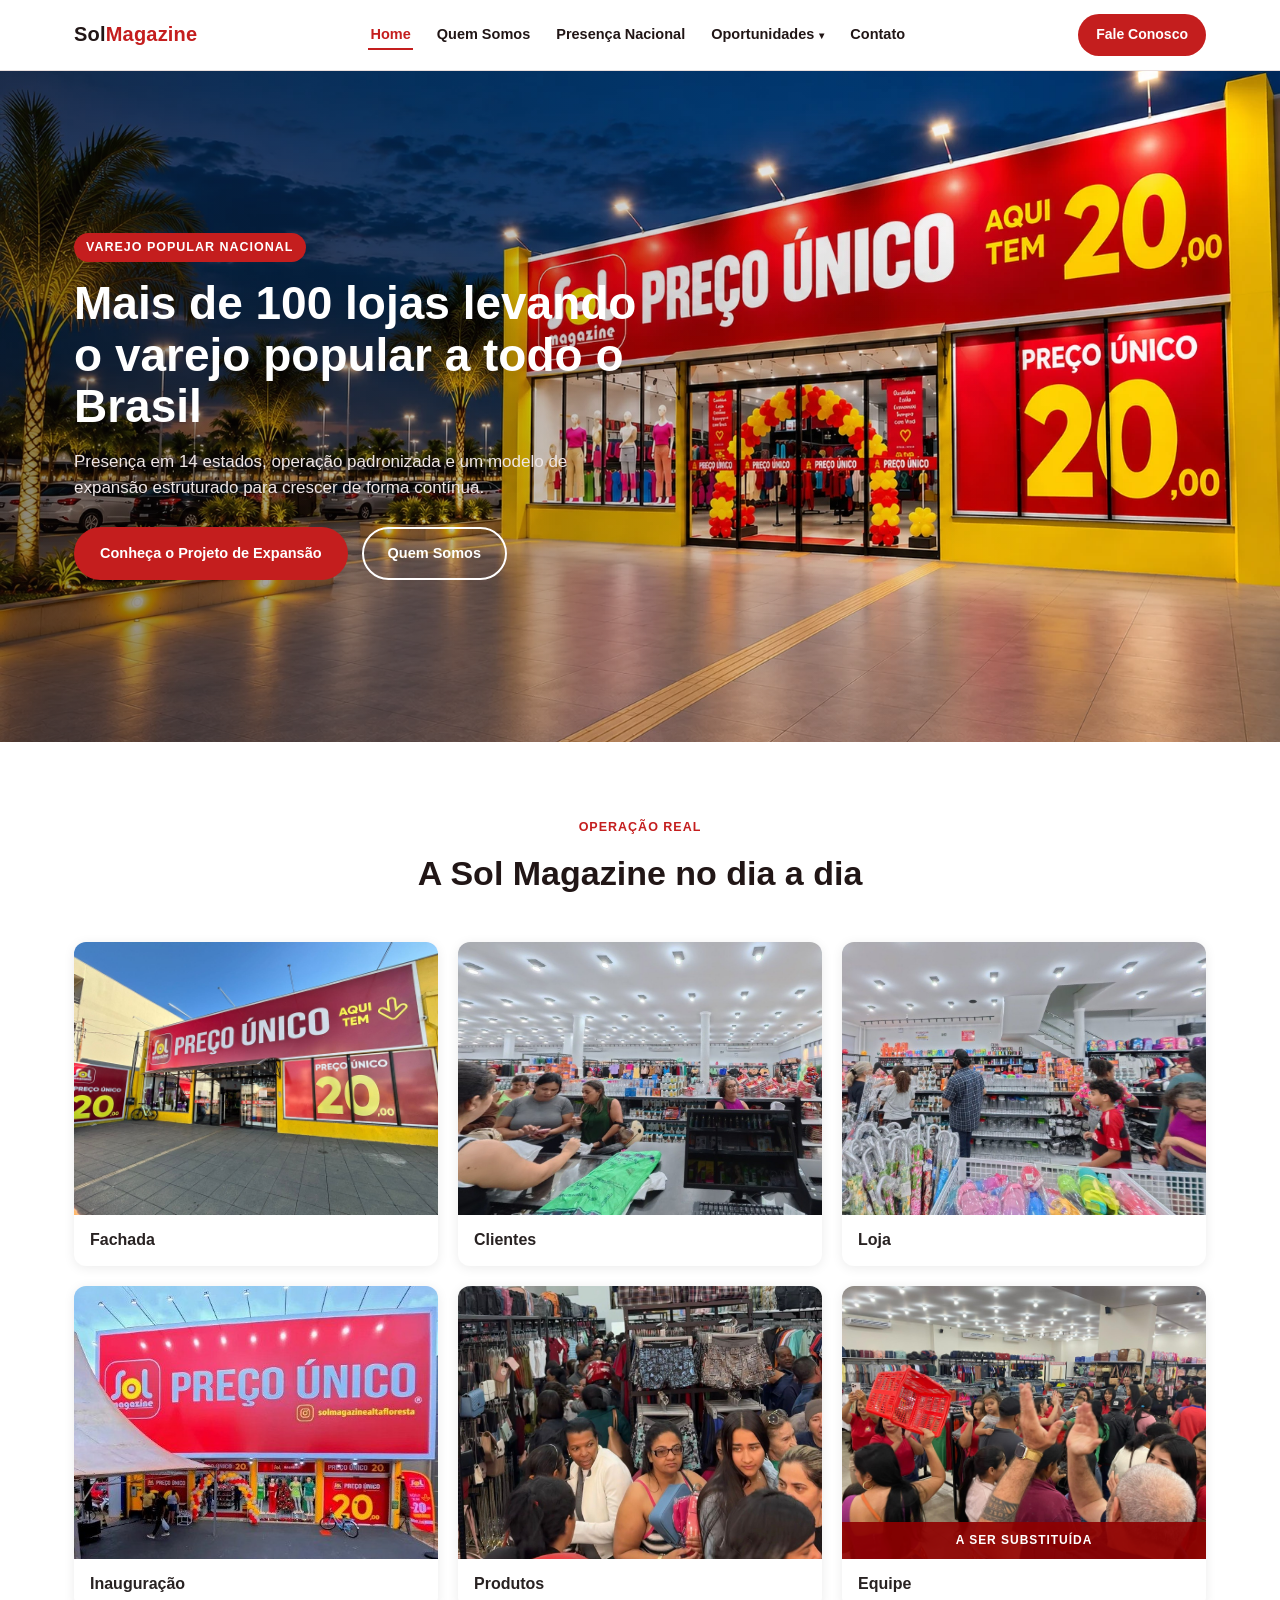
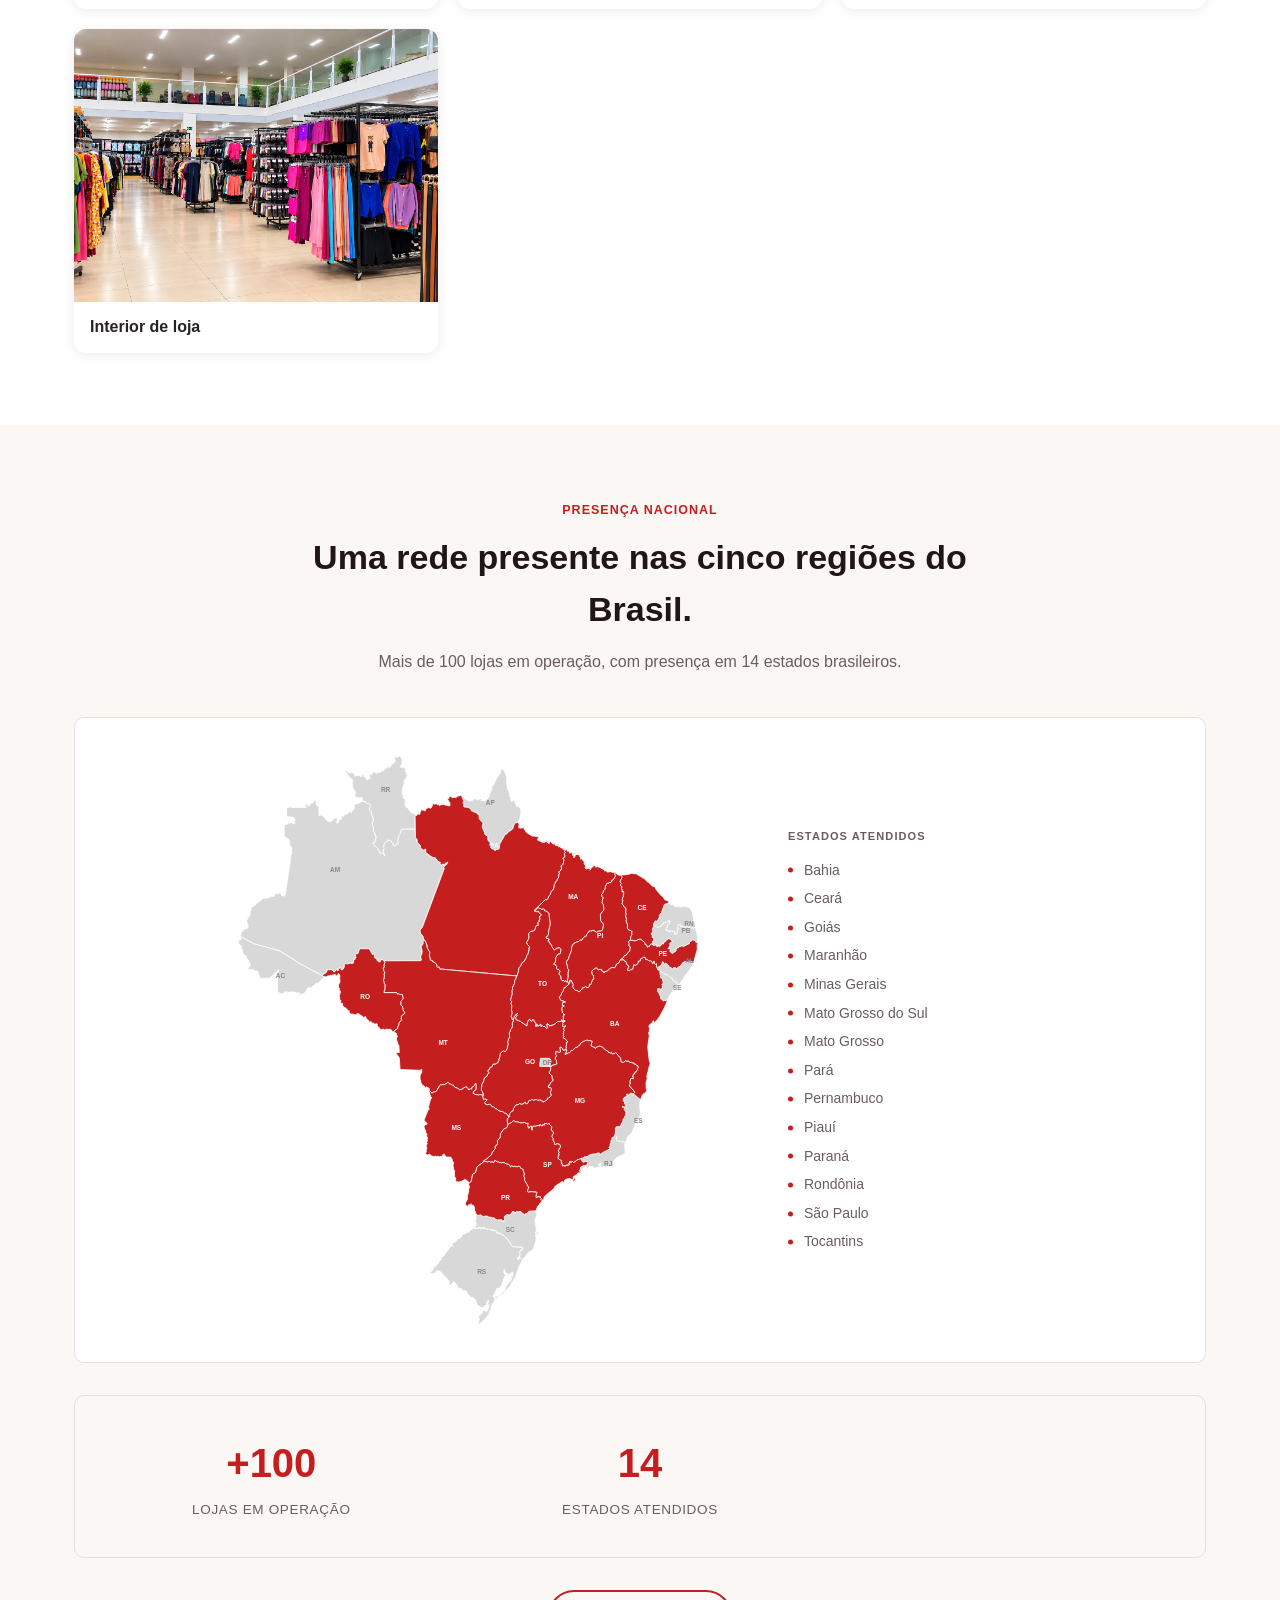
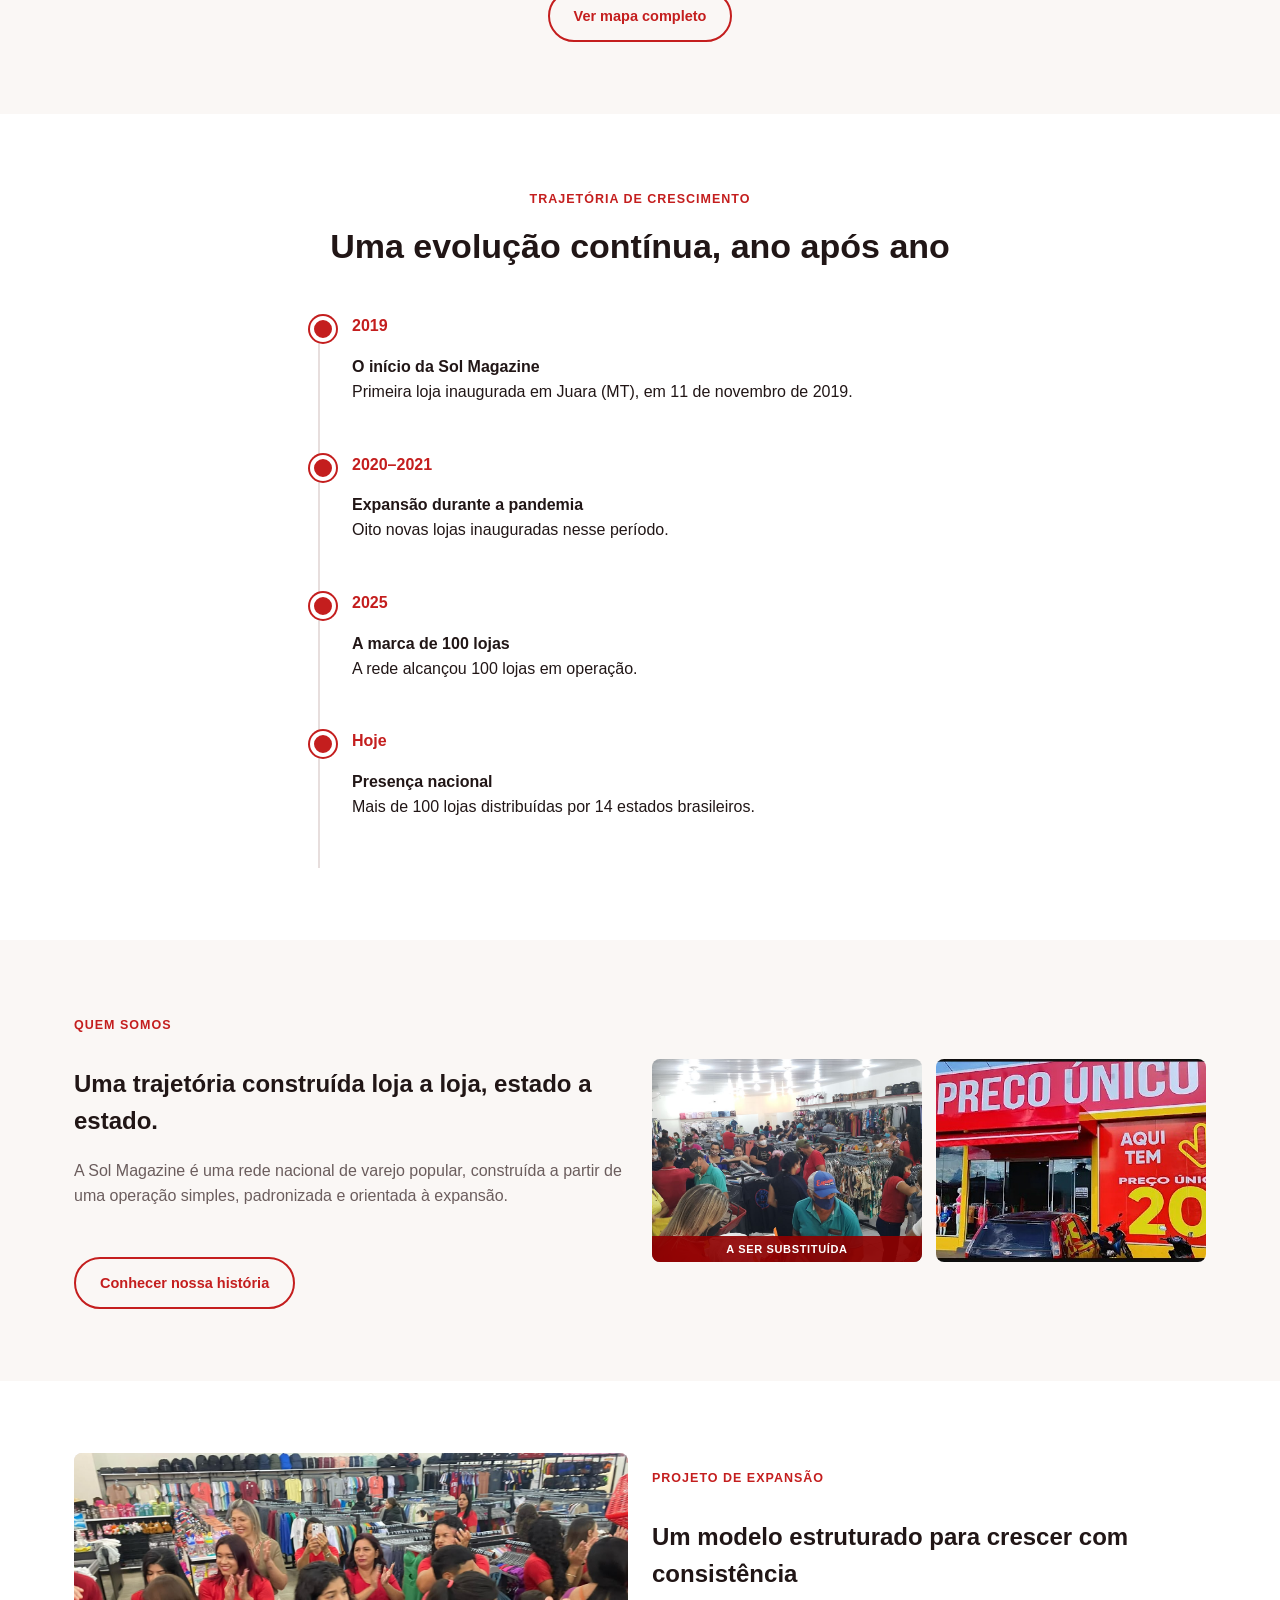
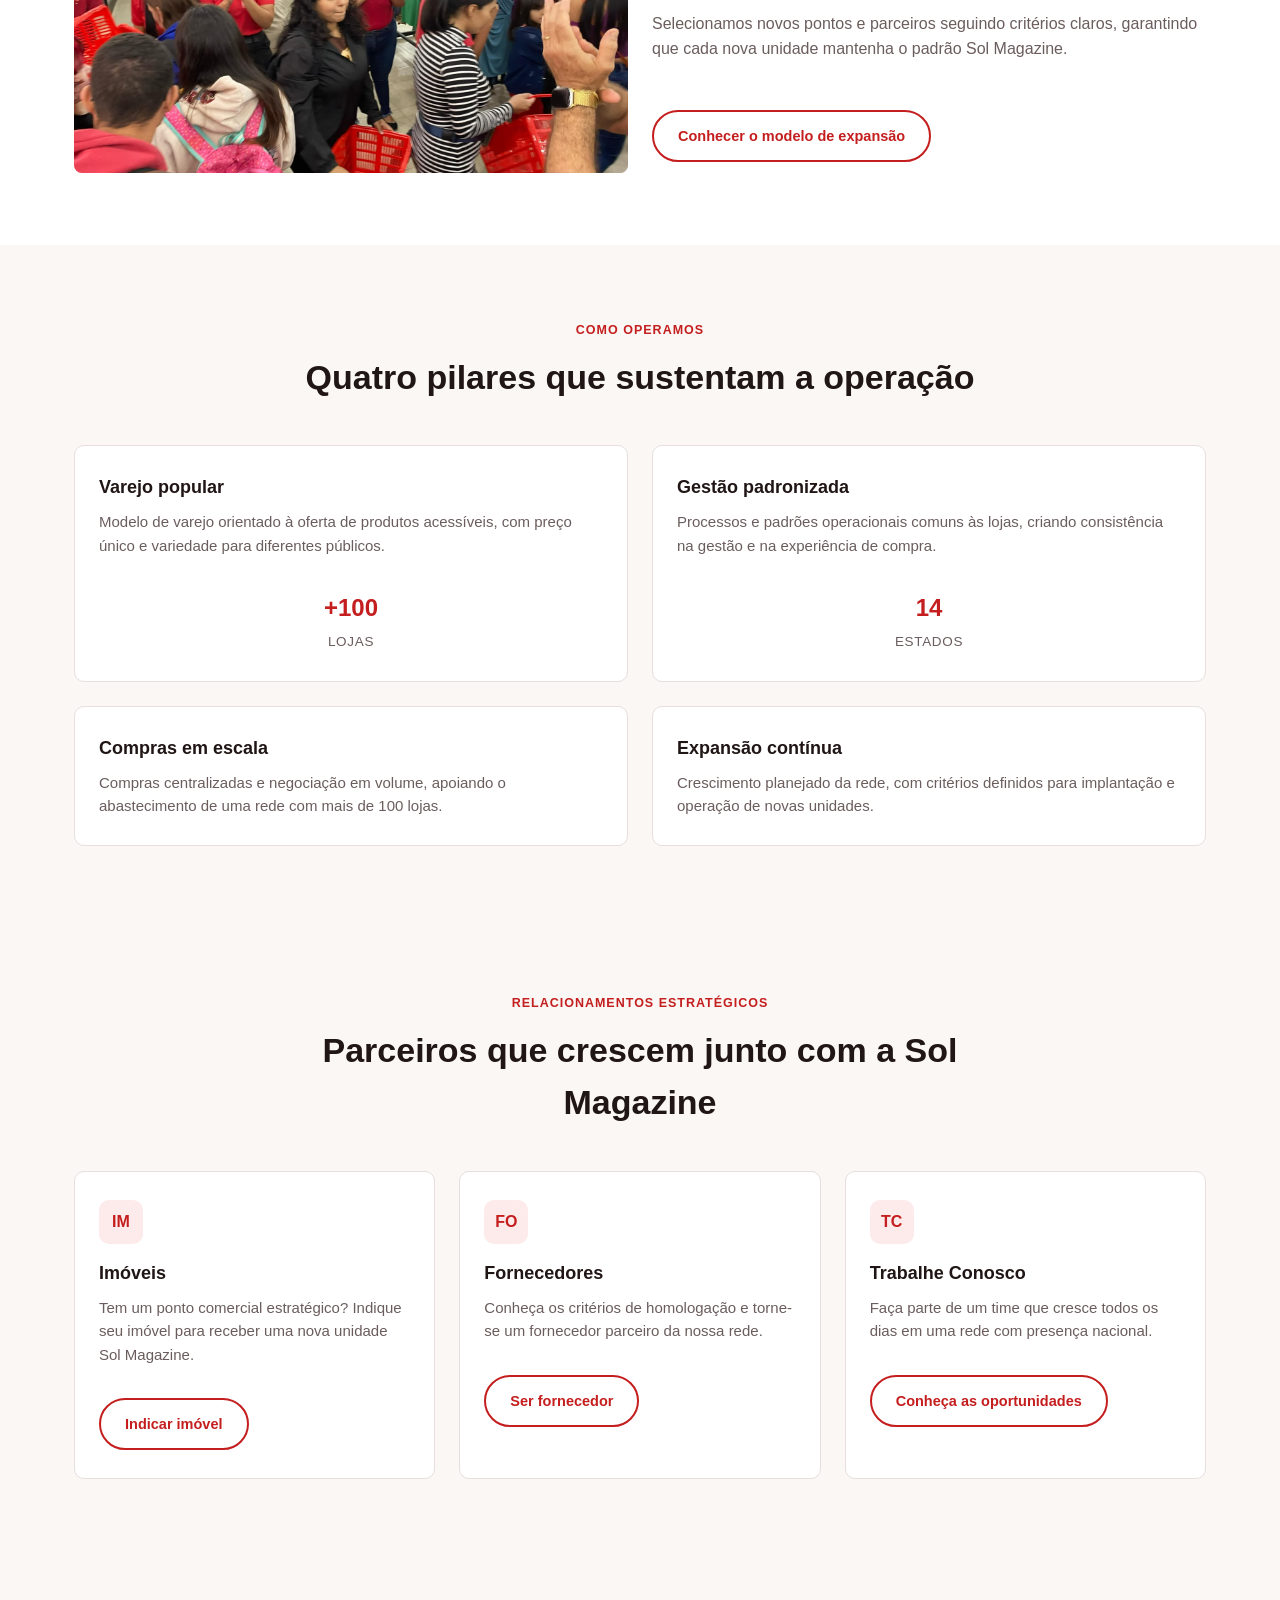
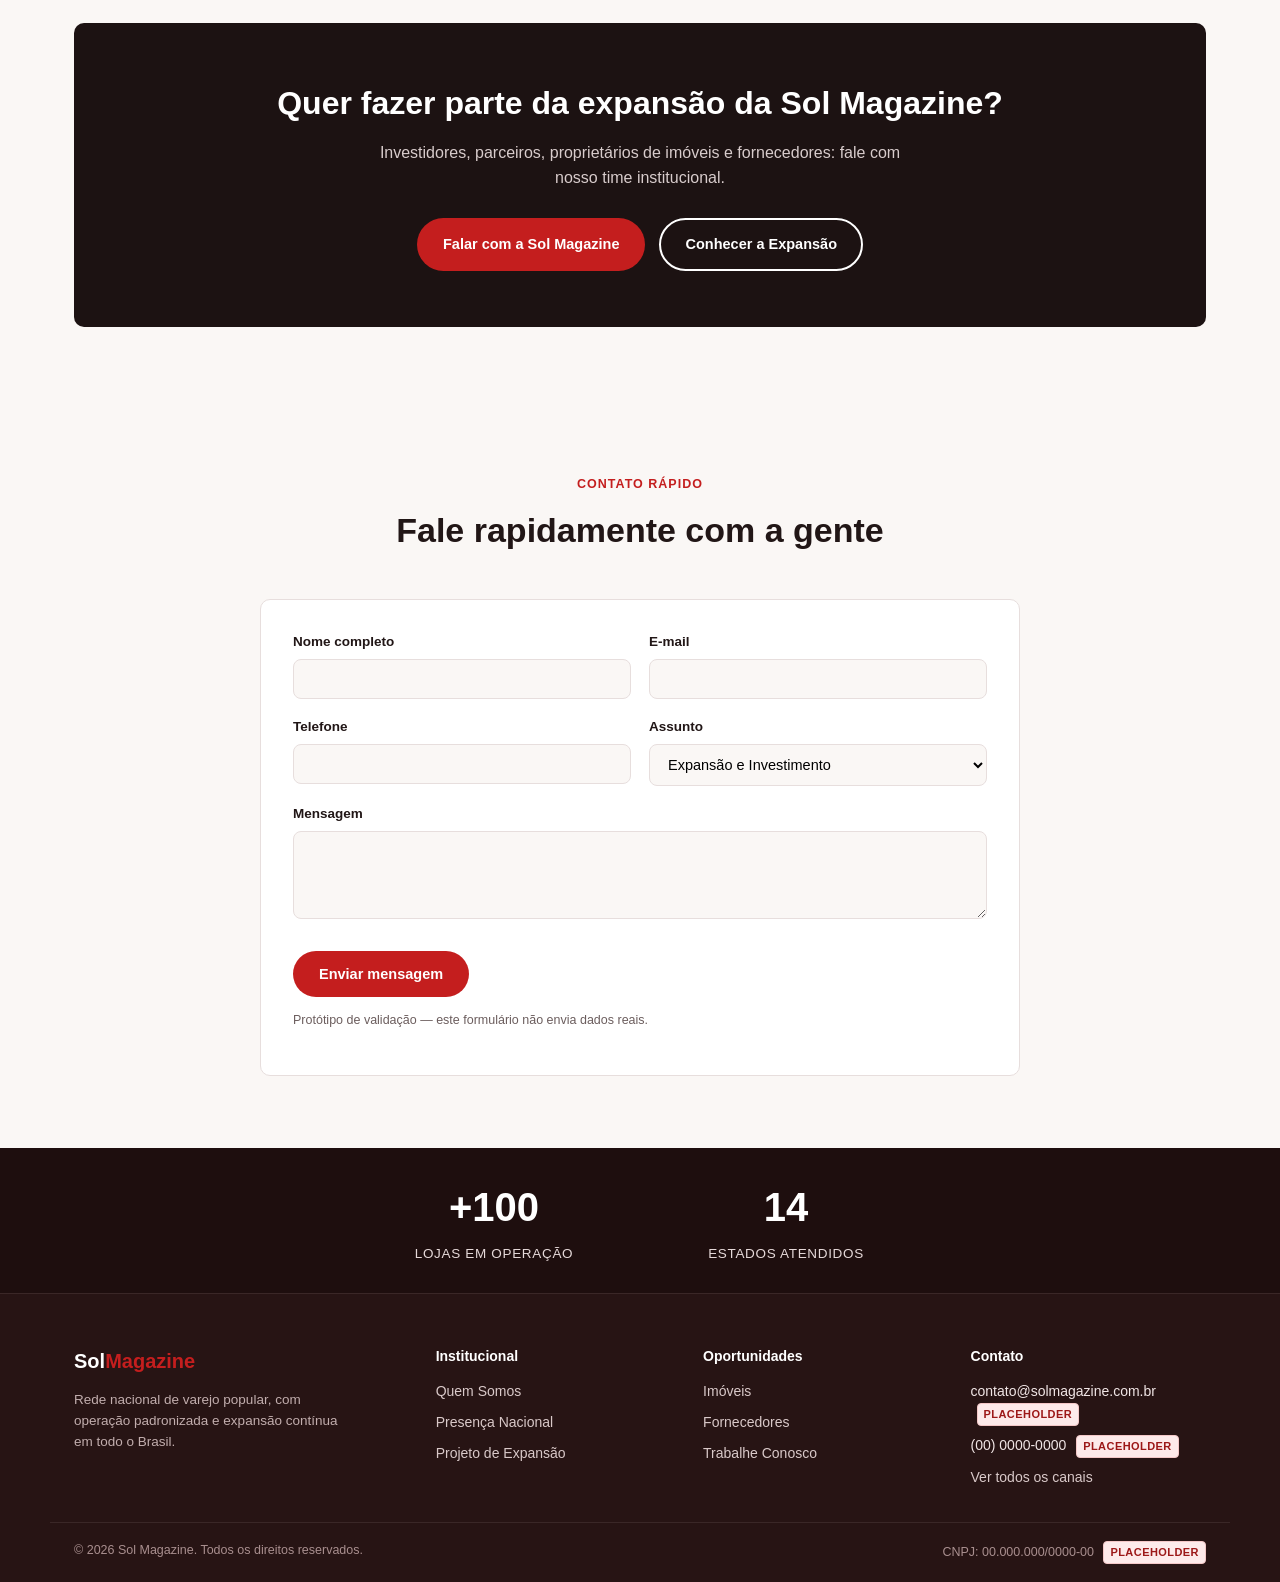
==== commit 934ead80: "feat(home): integra mapa do Brasil na secao Presenca Nacional Substitui o placeholder do mapa pelo S" ====
--- a/index.html
+++ b/index.html
@@ -67,6 +67,76 @@
   object-fit: cover;
   object-position: 50% 40%;
   display: block;
+}
+/* Presença Nacional — mapa do Brasil homologado (mesmo SVG de Quem Somos e Presença Nacional), adaptado ao card da Home */
+#home-presenca .hp-corpo {
+  display: grid;
+  grid-template-columns: minmax(0, 500px) minmax(200px, 260px);
+  justify-content: center;
+  gap: 56px;
+  align-items: center;
+  text-align: left;
+}
+#home-presenca .hp-mapa svg {
+  width: 100%;
+  height: auto;
+  display: block;
+}
+#home-presenca .hp-lista-titulo {
+  font-size: 11px;
+  font-weight: 800;
+  text-transform: uppercase;
+  letter-spacing: 0.1em;
+  color: var(--texto-claro);
+  margin: 0 0 16px;
+}
+#home-presenca .hp-lista {
+  list-style: none;
+  padding: 0; margin: 0;
+  display: flex;
+  flex-direction: column;
+  gap: 9px;
+}
+#home-presenca .hp-lista li {
+  font-size: 14px;
+  color: var(--titulo);
+  padding-left: 16px;
+  position: relative;
+  line-height: 1.4;
+}
+#home-presenca .hp-lista li::before {
+  content: '';
+  position: absolute;
+  left: 0; top: 0.7em;
+  transform: translateY(-50%);
+  width: 5px; height: 5px;
+  border-radius: 50%;
+  background: var(--vermelho);
+}
+@media (max-width: 920px) {
+  #home-presenca .hp-corpo {
+    grid-template-columns: minmax(0, 1fr) minmax(170px, 210px);
+    gap: 32px;
+  }
+}
+@media (max-width: 768px) {
+  #home-presenca .map-wrap {
+    padding: 24px 16px;
+  }
+  #home-presenca .hp-corpo {
+    grid-template-columns: 1fr;
+    gap: 24px;
+  }
+  #home-presenca .hp-mapa {
+    max-width: 440px;
+    width: 100%;
+    margin: 0 auto;
+  }
+  #home-presenca .hp-lista {
+    display: grid;
+    grid-template-columns: 1fr 1fr;
+    gap: 8px 16px;
+  }
 }
 </style>
 </head>
@@ -131,7 +201,7 @@
     </section>
 
     <!-- PRESENÇA NACIONAL (resumo) -->
-    <section class="section-tinted">
+    <section class="section-tinted" id="home-presenca">
       <div class="container">
         <div class="section-head">
           <span class="section-eyebrow">Presença Nacional</span>
@@ -139,12 +209,86 @@
           <p>Mais de 100 lojas em operação, com presença em 14 estados brasileiros.</p>
         </div>
         <div class="map-wrap">
-          <div class="map-placeholder">Mapa do Brasil <span class="placeholder-tag">placeholder</span></div>
-          <div class="grid grid-4" style="text-align:center;">
-            <div>BA</div><div>CE</div><div>GO</div><div>MA</div>
-            <div>MG</div><div>MS</div><div>MT</div><div>PA</div>
-            <div>PE</div><div>PI</div><div>PR</div><div>RO</div>
-            <div>SP</div><div>TO</div>
+          <div class="hp-corpo">
+          <div class="hp-mapa">
+            <svg xmlns="http://www.w3.org/2000/svg" viewBox="0 0 500 580" role="img"
+                 aria-label="Mapa do Brasil com os 14 estados da Sol Magazine destacados em vermelho">
+              <title>Mapa de Presença Nacional — Sol Magazine</title>
+              <path d="M 263.5,542.3 262.7,542.0 262.8,543.1 263.3,542.7 263.2,543.8 261.6,544.6 261.0,546.3 261.2,547.0 261.4,546.6 262.4,547.4 262.7,548.9 263.2,548.9 262.8,550.9 260.4,553.8 256.6,564.7 250.5,571.6 247.4,574.0 247.1,573.2 246.0,573.1 246.0,572.0 246.3,570.9 247.0,571.4 247.2,569.4 246.7,566.8 247.2,565.3 248.5,563.9 249.2,564.5 250.4,562.6 250.8,560.0 251.4,560.6 252.4,559.2 252.2,560.1 253.5,561.5 254.2,561.8 255.2,561.0 257.1,556.2 255.8,553.1 256.7,550.6 255.3,550.9 255.0,551.5 255.4,551.6 254.6,552.4 254.4,553.5 255.5,554.1 254.7,555.0 252.8,555.6 251.3,558.1 247.7,557.0 246.8,555.6 245.7,555.4 244.7,554.1 243.5,549.6 242.5,549.3 240.8,547.3 240.0,547.0 239.3,547.4 235.2,543.4 235.2,542.7 233.6,540.6 230.7,540.4 230.1,539.4 229.5,539.5 228.7,537.8 227.9,538.8 226.0,537.7 225.4,536.0 224.8,535.9 224.7,534.5 223.7,534.0 222.0,531.5 221.0,532.0 221.0,533.3 220.3,533.1 218.6,535.0 216.9,535.1 217.2,531.9 216.8,530.8 215.5,530.1 215.1,528.3 212.6,526.6 211.7,525.0 210.7,524.6 210.7,524.0 209.8,523.8 209.5,522.4 207.9,521.8 207.6,520.9 204.5,520.7 202.7,523.6 201.7,523.1 200.7,523.8 199.9,523.3 199.2,523.5 198.8,522.5 197.8,522.1 199.7,521.2 201.3,519.4 202.1,516.7 203.9,516.0 205.7,514.1 208.1,510.3 208.8,510.1 210.1,506.6 212.2,505.9 212.2,504.5 213.5,503.4 213.7,501.7 214.9,501.5 217.0,499.0 216.9,497.7 218.4,497.3 218.5,495.5 220.0,495.7 220.6,496.5 220.9,495.1 219.7,493.8 221.4,492.8 221.6,492.0 222.2,492.6 223.0,491.4 223.6,491.7 224.4,490.7 224.3,490.0 226.5,488.2 227.2,488.8 227.5,488.0 228.4,488.2 227.8,487.1 229.5,487.0 229.9,485.0 230.5,484.8 231.0,483.4 231.4,484.2 232.5,484.1 232.6,483.1 233.2,483.6 233.6,482.3 234.3,483.1 235.3,482.6 235.0,482.0 235.7,481.6 236.4,482.5 236.6,481.6 237.2,482.2 238.5,479.4 238.7,480.0 239.6,480.0 240.4,478.6 241.0,478.6 241.1,477.9 241.6,478.3 242.0,477.6 242.7,478.3 243.2,477.9 243.5,478.5 244.4,478.1 244.7,478.9 245.6,478.2 246.5,478.7 246.3,477.7 247.4,477.8 247.9,477.0 248.8,477.7 248.6,478.9 249.4,478.2 250.0,478.5 250.4,477.7 250.7,478.3 251.4,478.0 251.3,477.2 251.9,476.9 251.7,477.8 252.3,477.7 252.5,478.9 252.8,478.1 253.1,478.7 254.0,478.2 254.1,478.7 255.1,478.9 255.1,479.5 255.6,479.2 255.8,479.8 256.1,479.2 258.3,479.6 258.7,478.9 259.6,480.2 260.5,480.3 260.4,479.5 261.0,479.5 260.8,480.1 261.5,480.5 262.0,479.7 262.8,480.8 263.8,480.6 264.5,481.3 263.9,481.6 264.7,482.0 264.5,482.6 265.1,482.5 265.3,483.3 265.6,482.6 265.8,483.4 266.4,483.4 266.3,482.9 267.2,483.2 267.6,482.7 268.0,483.3 268.3,482.8 269.0,484.2 270.0,483.9 270.6,485.3 271.2,484.8 272.9,487.1 274.7,487.9 275.6,489.7 276.5,489.8 277.2,492.3 278.2,492.4 278.2,493.2 280.1,496.0 281.1,496.5 281.2,496.2 283.0,496.8 283.2,496.4 283.4,497.0 284.5,496.5 285.6,497.5 285.9,496.5 286.3,497.3 287.8,496.7 288.1,497.3 289.1,496.7 289.3,497.5 290.2,497.0 291.1,499.3 290.0,499.2 288.9,501.1 288.6,500.6 288.2,500.9 287.8,503.7 288.4,504.5 287.3,505.9 288.0,506.1 287.2,507.5 286.3,507.2 286.3,508.1 285.8,507.7 285.5,508.4 287.0,509.9 286.1,508.6 288.1,507.8 290.8,509.6 287.2,516.1 283.5,526.7 278.4,535.5 272.8,542.2 265.3,547.9 263.0,550.8 263.8,547.6 262.8,546.1 263.9,545.9 265.7,546.6 266.5,545.7 265.6,545.6 267.9,545.2 270.1,542.1 270.6,543.0 270.2,542.2 270.7,540.9 271.5,541.6 272.9,540.6 273.8,538.0 273.7,534.9 274.5,535.4 275.9,534.5 276.1,532.4 276.7,532.6 278.6,531.3 279.2,530.3 279.0,524.5 280.1,525.1 280.1,524.2 280.5,525.2 279.8,525.8 280.7,526.4 281.1,523.4 280.4,522.2 279.7,522.3 279.5,523.7 278.3,523.5 278.3,524.2 276.6,524.2 276.5,525.7 275.1,525.1 275.3,523.4 274.7,522.9 273.8,523.2 272.8,522.1 273.0,520.0 272.6,520.2 272.2,519.4 271.8,522.7 272.5,523.0 272.3,523.8 272.8,524.2 273.2,523.7 273.5,525.0 274.6,524.6 274.6,524.9 274.0,526.2 273.6,525.3 272.7,526.2 272.2,530.3 272.0,528.8 271.2,528.9 271.4,532.1 270.5,532.1 269.9,532.7 270.5,535.2 268.5,536.0 268.5,537.8 264.8,538.6 264.0,540.0 263.6,544.1 263.5,542.3 Z M 272.2,530.3 272.3,531.3 271.9,530.8 272.2,530.3 Z M 274.0,526.3 273.9,526.7 274.0,526.3 Z M 247.3,564.9 247.5,564.6 247.3,564.9 Z" fill="#d8d8d8" stroke="#ffffff" stroke-width="0.8" stroke-linejoin="round"/>
+              <path d="M 84.2,53.2 84.7,55.4 86.2,55.8 86.9,57.5 87.0,65.7 89.7,64.8 96.0,71.7 97.2,71.3 98.0,71.9 98.7,71.7 98.9,71.0 100.2,70.9 101.2,69.1 102.8,68.2 104.6,68.0 105.7,69.9 104.5,72.2 105.1,73.3 106.5,72.4 106.6,70.8 107.6,69.2 109.3,69.3 109.7,66.3 110.3,65.9 111.2,66.5 111.9,64.8 113.0,64.8 113.7,63.6 114.4,64.9 118.5,60.5 119.1,60.9 118.5,62.4 119.2,62.9 119.7,61.3 122.1,59.2 122.5,54.6 123.2,53.9 125.0,54.1 126.7,52.9 127.1,53.4 127.7,52.1 130.0,51.7 130.6,50.5 131.6,51.4 133.3,51.1 133.7,52.5 134.7,53.4 136.8,53.4 138.4,54.5 138.2,57.8 137.2,59.6 139.2,61.8 140.3,66.4 141.1,66.9 141.4,68.5 141.0,70.1 141.3,71.3 140.4,72.6 140.4,75.3 141.4,77.2 141.7,81.4 142.6,82.3 142.9,84.2 143.8,85.3 143.7,87.1 144.5,87.5 143.0,90.2 143.3,92.1 141.9,93.3 141.0,92.6 140.7,93.8 146.2,99.0 147.9,103.0 149.1,102.8 150.9,103.6 152.8,105.7 152.1,103.6 151.1,103.0 151.6,102.4 151.0,101.7 152.0,98.2 151.5,96.4 152.1,93.7 152.9,92.4 155.8,90.9 155.8,90.0 159.3,90.8 159.5,91.8 161.2,93.8 161.3,95.3 162.3,95.7 163.2,95.1 163.9,95.5 164.5,93.9 166.5,93.3 165.4,90.1 166.7,87.0 166.6,85.8 167.5,84.8 169.7,78.9 183.1,78.9 183.4,87.7 185.0,89.1 185.3,92.6 188.5,95.6 188.5,97.7 189.8,99.4 190.6,99.2 191.7,100.6 193.4,98.8 193.9,99.6 193.6,102.1 194.1,103.1 195.7,103.7 196.1,104.7 197.0,104.6 197.4,105.9 198.2,105.6 199.1,106.8 200.6,107.1 200.7,107.8 202.3,107.4 203.4,107.8 203.4,108.5 204.6,109.0 204.9,110.5 205.5,110.5 207.0,112.1 208.4,112.2 208.0,114.2 209.1,114.9 209.9,114.9 210.9,113.9 212.2,114.4 214.4,112.6 215.9,112.2 214.5,114.7 212.5,115.8 211.6,118.0 212.3,118.5 190.5,176.9 188.0,180.2 188.5,183.3 191.1,186.6 192.0,189.8 191.1,191.3 191.2,193.6 189.1,196.8 190.2,201.0 189.9,203.9 188.7,206.3 189.0,207.9 188.5,209.4 189.8,209.6 188.7,210.7 151.6,210.8 151.0,209.7 150.0,209.2 149.3,210.1 148.6,209.8 148.3,211.6 146.8,212.0 146.3,210.8 145.2,210.8 144.5,207.8 143.5,207.5 143.4,208.5 142.7,208.0 142.4,204.8 141.2,204.1 140.5,204.7 140.1,203.3 138.6,201.7 138.5,200.5 136.7,199.0 127.6,198.7 125.9,203.8 124.7,203.4 123.9,204.0 123.5,206.3 124.1,207.5 123.8,208.0 123.4,207.7 122.9,209.6 121.7,209.7 121.4,213.1 119.5,213.7 119.4,212.7 116.0,214.0 113.4,213.6 112.4,214.3 112.2,217.4 110.3,220.0 109.3,219.9 108.6,217.5 107.0,218.6 106.2,218.3 106.4,220.5 105.7,220.6 104.5,219.7 102.2,222.2 100.1,219.7 96.6,219.7 96.1,220.1 94.9,219.6 95.1,221.0 93.9,222.9 90.6,224.7 90.3,225.6 67.7,213.7 48.5,201.2 21.6,193.7 8.2,186.2 9.1,184.9 8.8,183.6 10.1,181.1 13.4,178.7 15.1,178.4 16.0,177.3 16.3,176.0 14.7,172.2 14.8,170.5 15.8,168.1 18.1,165.0 18.1,162.3 19.2,159.5 19.0,157.9 19.8,157.1 22.0,156.2 22.2,155.4 24.8,153.6 25.0,152.7 27.9,151.5 28.9,150.0 30.0,149.7 30.7,148.5 32.1,148.3 32.3,147.8 32.7,148.4 33.4,148.3 33.8,147.8 34.0,148.7 34.8,147.7 35.3,148.0 35.1,147.5 36.2,147.7 36.9,147.2 37.4,147.6 37.9,146.5 38.4,146.9 38.6,146.5 38.7,147.1 39.3,146.5 39.7,146.9 39.9,146.4 41.1,146.5 41.1,146.0 41.7,146.6 43.3,143.6 43.9,143.3 44.8,143.8 45.2,142.8 45.5,143.7 46.4,142.9 46.9,143.8 47.7,142.9 48.8,143.7 49.0,143.1 49.3,145.2 49.8,145.0 50.5,146.3 51.5,144.8 52.3,146.1 53.2,145.3 59.2,104.5 59.9,102.7 59.5,100.7 59.9,99.2 59.6,97.3 58.4,96.2 57.2,93.6 57.9,92.0 57.3,90.1 54.6,87.7 53.7,87.5 52.1,85.4 52.3,74.6 55.1,74.4 56.6,73.0 57.4,73.6 58.9,72.0 60.3,73.8 61.0,73.3 61.1,73.9 62.2,73.9 62.3,73.2 63.2,73.3 62.4,72.0 63.0,69.9 61.4,67.2 60.1,66.8 59.7,67.4 57.4,66.6 56.5,67.0 56.2,66.3 55.0,67.2 54.6,66.9 54.7,57.7 57.1,57.4 58.1,56.6 59.9,57.6 74.4,57.5 73.1,56.1 73.8,54.2 74.6,53.8 75.3,55.0 77.0,56.1 79.0,53.0 80.7,53.3 81.7,51.3 83.2,50.0 84.0,50.6 84.2,53.2 Z" fill="#d8d8d8" stroke="#ffffff" stroke-width="0.8" stroke-linejoin="round"/>
+              <path d="M 243.8,469.3 243.9,466.8 244.7,464.8 246.4,465.6 247.8,464.7 248.9,464.8 251.2,466.8 252.4,466.2 255.3,466.1 256.9,467.2 257.8,467.0 260.7,467.9 261.8,467.6 263.8,469.4 265.5,469.9 269.7,469.6 270.9,471.6 271.1,470.8 273.0,470.1 272.2,467.3 272.8,465.9 274.5,465.2 274.7,464.5 275.7,464.5 276.4,465.3 276.5,464.6 276.9,465.4 277.2,464.7 277.6,465.1 278.1,464.5 279.0,464.7 278.8,464.1 280.1,462.1 280.9,462.0 280.5,461.8 280.7,461.2 281.0,461.7 282.0,461.6 283.6,463.1 283.5,462.4 284.5,461.6 285.3,462.3 285.4,461.5 286.0,462.1 286.4,461.5 287.4,461.8 287.5,461.3 287.8,462.0 288.1,461.3 289.4,461.9 290.6,463.6 292.7,464.6 293.8,463.5 294.8,463.4 297.1,461.2 298.5,461.5 299.6,460.9 303.3,460.5 303.9,460.8 304.1,463.6 304.7,463.6 305.1,464.4 303.1,469.6 302.9,471.7 303.1,472.4 304.0,472.6 303.4,474.3 303.6,475.7 304.2,475.8 303.8,477.5 304.5,478.0 304.9,477.3 305.4,477.8 305.3,478.7 304.8,478.9 304.7,478.4 303.7,479.4 303.9,480.3 304.6,480.1 304.7,480.6 303.3,482.8 304.2,484.4 303.3,485.1 303.8,485.4 304.2,488.7 303.6,489.6 303.9,490.7 301.9,497.0 302.0,498.1 301.4,499.1 295.8,503.1 290.8,509.6 287.9,507.7 286.1,508.6 287.0,509.9 286.7,509.8 285.7,509.0 285.7,507.8 286.3,508.3 286.3,507.2 287.2,507.5 287.3,506.7 287.9,506.6 288.1,505.7 287.3,505.9 288.4,504.5 287.8,503.7 288.2,500.9 288.6,500.6 288.9,501.1 290.0,499.2 291.0,499.4 290.2,497.0 289.3,497.5 289.1,496.7 288.1,497.3 287.8,496.7 286.3,497.3 285.9,496.5 285.6,497.5 284.5,496.5 283.4,497.0 283.2,496.4 283.0,496.8 281.2,496.2 281.1,496.5 280.1,496.0 278.2,493.2 278.2,492.4 277.2,492.3 276.5,489.8 275.6,489.7 274.7,487.9 272.9,487.1 271.2,484.8 270.6,485.3 270.0,483.9 269.0,484.2 268.3,482.8 268.0,483.3 267.6,482.7 267.2,483.2 266.3,482.9 266.4,483.4 265.8,483.4 265.6,482.6 265.3,483.3 265.1,482.5 264.5,482.6 264.7,482.0 263.9,481.6 264.5,481.3 263.8,480.6 262.8,480.8 262.0,479.7 261.5,480.5 260.8,480.1 261.0,479.5 260.4,479.5 260.5,480.3 259.6,480.2 258.7,478.9 258.3,479.6 256.1,479.2 255.8,479.8 255.6,479.2 255.1,479.5 255.1,478.9 254.1,478.7 254.0,478.2 253.1,478.7 252.8,478.1 252.5,478.9 252.3,477.7 251.7,477.8 251.9,476.9 251.3,477.2 251.4,478.0 250.7,478.3 250.4,477.7 250.0,478.5 249.4,478.2 248.6,478.9 248.8,477.7 247.9,477.0 247.4,477.8 246.3,477.7 246.5,478.7 245.6,478.2 244.7,478.9 244.4,478.1 243.6,478.5 243.2,477.9 242.5,478.2 242.6,477.2 243.1,477.2 242.9,476.4 243.3,476.6 243.0,476.1 243.5,476.2 243.9,474.7 244.4,474.9 244.1,473.7 244.5,473.7 243.4,471.6 243.8,471.1 243.4,470.5 243.8,469.3 Z M 306.1,481.4 306.7,482.3 305.0,486.1 305.3,486.9 304.3,487.9 304.2,485.5 304.7,485.2 304.3,484.4 304.9,483.7 304.5,482.4 306.1,481.4 Z" fill="#d8d8d8" stroke="#ffffff" stroke-width="0.8" stroke-linejoin="round"/>
+              <path d="M 351.8,421.8 350.9,422.8 350.3,422.3 349.3,422.9 347.6,421.1 348.4,417.5 352.0,415.3 352.3,415.8 354.7,415.0 355.9,412.8 355.2,411.7 353.8,411.5 353.6,411.9 353.3,411.3 351.9,412.3 350.4,411.8 348.5,408.6 350.1,408.5 352.7,406.6 355.1,406.8 356.6,405.5 360.6,403.9 360.9,404.3 362.7,403.7 363.0,404.2 365.5,403.0 366.7,403.0 368.0,403.4 367.9,404.5 368.7,404.3 370.9,402.4 378.1,398.8 377.0,397.4 378.3,395.5 377.8,395.1 379.1,392.0 378.8,391.0 380.3,388.9 379.5,388.0 380.2,387.5 381.6,387.4 382.1,385.4 382.7,385.0 384.1,385.6 384.7,386.5 384.6,390.2 389.8,391.9 391.9,391.6 393.5,392.8 392.1,395.9 392.9,397.3 393.2,402.9 390.6,404.9 384.9,407.3 381.7,410.7 381.5,413.4 382.1,414.1 382.9,413.9 380.9,416.1 381.1,417.5 380.4,416.9 375.2,416.5 368.9,417.2 368.0,416.6 368.4,416.4 368.0,415.8 369.2,413.7 369.2,413.0 368.5,412.8 366.8,413.7 366.2,414.6 367.7,416.2 367.4,417.3 364.3,417.8 363.1,418.6 363.0,418.2 361.2,418.3 362.8,418.2 360.5,416.4 359.6,416.4 359.7,416.1 357.8,416.6 357.3,417.3 357.3,416.6 356.5,417.8 355.5,418.3 354.9,418.2 354.9,417.4 353.6,417.8 354.3,416.9 353.9,417.0 354.0,416.4 353.3,417.1 353.0,416.7 352.8,417.8 350.2,418.2 349.7,418.7 349.5,420.9 350.3,420.2 350.5,420.7 349.7,421.2 350.6,420.9 350.1,421.8 351.2,420.8 351.0,421.4 351.8,421.8 Z M 365.3,417.4 366.0,417.6 364.7,417.3 365.3,417.4 Z M 355.1,418.8 355.9,419.6 356.3,419.2 356.2,419.8 356.7,420.0 354.9,420.5 354.3,420.1 353.7,420.8 353.4,420.0 355.1,418.8 Z M 359.8,418.3 360.4,418.4 358.0,419.0 357.7,418.6 358.3,418.1 359.2,418.5 358.9,417.9 359.8,418.3 Z M 367.4,414.3 367.5,415.0 366.5,414.9 367.4,414.3 Z M 358.8,416.6 359.4,416.4 358.8,416.6 Z M 366.8,415.5 366.9,415.1 366.8,415.5 Z M 350.9,420.5 350.5,420.7 350.9,420.5 Z" fill="#d8d8d8" stroke="#ffffff" stroke-width="0.8" stroke-linejoin="round"/>
+              <path d="M 171.1,36.9 170.3,40.1 170.2,43.6 171.3,46.6 171.3,48.3 173.4,49.6 173.0,55.6 173.9,55.9 174.1,55.5 173.8,57.1 175.6,57.7 178.9,62.5 182.1,63.8 182.8,63.6 183.2,64.4 183.1,78.9 169.7,78.9 167.5,84.8 166.6,85.8 166.7,87.0 165.4,90.1 166.6,93.1 164.5,93.9 163.9,95.5 163.2,95.1 162.3,95.7 161.3,95.3 161.2,93.8 159.5,91.8 159.3,90.8 157.9,90.7 157.4,90.0 155.8,90.0 155.7,90.9 153.4,92.0 152.1,93.7 151.5,96.4 152.0,98.2 151.0,101.7 151.6,102.4 151.1,103.0 152.1,103.6 152.7,105.7 150.9,103.6 149.1,102.8 147.9,103.0 146.2,99.0 140.7,93.8 141.0,92.6 141.9,93.3 143.3,92.1 143.0,90.2 144.5,87.5 143.7,87.1 143.8,85.3 142.9,84.2 142.6,82.3 141.7,81.4 141.4,77.2 140.4,75.3 140.4,72.6 141.3,71.3 141.1,66.9 140.4,66.9 139.2,61.8 137.2,59.6 138.2,57.8 138.4,54.5 136.8,53.4 134.7,53.4 133.7,52.5 133.3,51.1 131.6,51.4 130.7,50.7 129.9,48.3 130.2,47.3 126.6,48.1 122.5,46.4 123.4,44.1 123.3,42.4 122.4,40.0 120.5,37.4 120.8,36.3 120.2,33.1 121.0,30.9 119.8,28.9 117.5,27.5 113.7,22.0 113.6,20.7 114.0,20.3 115.0,20.8 116.6,23.0 119.8,22.4 121.3,22.7 123.6,26.4 124.8,25.3 126.9,25.8 126.9,24.2 128.0,26.2 129.1,26.8 129.2,26.3 129.8,26.4 129.9,24.8 132.5,25.2 132.3,26.9 133.7,27.5 134.2,28.2 134.0,29.0 135.4,30.2 136.9,28.3 138.0,29.0 138.1,27.3 137.4,26.0 137.9,24.0 140.1,24.2 140.2,22.9 141.5,21.8 145.0,23.4 145.8,22.3 146.8,21.9 147.5,23.0 147.6,22.2 148.7,22.1 149.3,20.9 151.8,20.8 152.4,19.8 152.4,18.6 153.1,18.1 154.4,18.4 155.0,17.8 154.6,16.7 155.8,16.7 156.7,17.5 157.3,16.9 158.4,17.0 159.6,14.1 161.4,13.4 163.2,11.0 162.4,7.7 161.6,6.7 165.0,7.3 167.7,6.0 168.1,6.6 168.5,6.3 169.0,7.9 170.2,8.7 170.2,10.1 169.8,14.3 169.2,15.6 168.3,16.3 168.2,17.1 172.5,17.7 173.9,19.1 173.3,20.4 173.4,21.8 174.6,22.6 174.2,23.5 175.0,25.0 175.8,25.3 174.9,26.2 174.9,27.5 173.9,28.0 174.0,28.8 171.7,30.7 172.4,31.7 172.0,32.8 172.4,33.9 171.1,36.9 Z" fill="#d8d8d8" stroke="#ffffff" stroke-width="0.8" stroke-linejoin="round"/>
+              <path d="M 437.3,170.6 437.9,170.8 438.1,172.3 435.5,175.1 435.3,177.5 434.3,178.1 434.2,180.4 436.6,180.2 437.2,182.1 439.9,180.4 440.4,181.6 441.9,180.7 442.6,182.3 443.1,182.2 442.7,183.7 443.2,184.4 443.6,183.5 444.5,183.7 445.7,181.9 445.1,180.4 445.5,178.8 446.6,179.2 445.5,176.6 445.8,175.3 446.6,175.3 447.0,174.3 448.4,174.5 448.2,175.8 448.7,176.4 450.7,175.9 451.9,177.2 455.7,176.5 456.8,177.2 458.2,177.0 459.5,178.0 460.8,177.6 461.4,178.2 462.3,177.3 462.7,177.7 463.7,177.1 464.1,181.0 465.1,183.2 465.0,184.7 465.4,184.1 465.2,185.4 465.8,186.9 465.4,192.6 463.9,192.4 463.5,191.3 462.5,190.4 460.5,190.1 458.5,191.5 457.8,191.1 457.1,194.1 456.2,194.1 451.7,196.4 449.1,195.7 448.6,196.7 446.7,196.5 446.4,197.9 445.2,197.7 444.9,198.6 444.5,198.4 444.0,200.3 444.3,200.8 440.0,203.6 438.0,201.6 438.2,199.5 437.7,198.6 435.8,198.8 437.1,197.3 437.1,196.5 438.2,196.0 437.6,194.1 438.0,193.1 440.1,191.6 439.6,190.3 437.2,188.6 436.0,188.8 435.4,189.8 434.1,190.0 433.7,191.5 431.6,192.6 431.3,194.2 430.8,193.7 429.9,194.1 428.5,195.9 427.7,195.5 427.3,196.7 426.3,196.0 424.8,196.7 424.0,194.5 423.4,195.2 421.2,195.6 419.8,193.5 420.5,192.8 420.6,191.3 421.3,190.9 421.9,188.9 420.9,187.4 420.1,187.4 420.3,185.3 419.2,184.5 419.2,183.3 421.0,181.5 420.3,180.2 421.0,177.5 422.1,176.0 421.1,175.7 422.8,174.9 422.5,175.9 423.5,176.0 424.8,177.4 425.4,177.0 426.8,177.6 427.6,176.5 428.1,176.9 428.0,176.3 428.7,175.8 429.0,176.2 430.4,174.3 431.0,174.3 431.1,172.9 434.6,172.2 437.3,170.6 Z M 465.0,184.4 465.0,184.8 465.0,184.4 Z" fill="#d8d8d8" stroke="#ffffff" stroke-width="0.8" stroke-linejoin="round"/>
+              <path d="M 273.6,24.4 273.6,25.3 274.8,26.1 274.7,33.3 275.5,38.4 277.6,44.3 277.4,46.5 278.0,46.2 278.5,47.1 279.2,51.6 281.3,50.6 282.2,50.7 283.3,52.3 284.6,56.5 286.4,56.6 288.4,57.9 288.9,61.2 288.7,65.4 288.1,66.6 288.1,68.3 286.3,71.3 286.3,72.5 283.7,72.8 282.6,73.6 280.9,78.3 279.6,80.0 276.5,81.7 274.7,84.0 273.2,84.4 267.7,94.1 267.4,98.3 266.2,99.6 265.3,99.7 264.8,99.2 264.5,99.7 264.1,99.0 263.1,100.7 262.6,99.4 260.1,99.0 259.8,98.2 259.0,98.0 259.2,95.5 258.6,94.8 257.7,95.2 258.1,93.4 257.8,91.3 256.5,91.2 255.7,89.4 255.9,87.1 254.0,84.9 253.0,84.7 252.5,82.4 250.2,77.2 251.0,72.8 247.4,69.2 246.9,66.3 247.6,65.9 247.2,64.6 246.0,65.1 245.9,63.2 244.6,63.3 244.6,62.2 244.4,62.7 243.8,61.9 243.7,62.5 242.8,62.0 242.3,62.5 241.7,61.5 241.3,61.8 241.3,61.3 240.5,61.2 240.4,60.6 239.5,61.1 238.8,58.8 238.4,58.6 238.3,59.1 236.9,57.4 231.8,56.9 231.7,54.1 231.0,52.7 231.6,50.7 230.2,47.4 231.8,46.7 232.5,47.1 232.7,48.8 233.5,48.7 235.4,50.6 238.3,51.0 240.8,50.2 241.3,49.3 241.6,49.6 241.9,49.0 242.7,49.0 242.5,48.6 243.2,48.1 243.8,48.5 243.5,49.1 245.9,49.9 246.9,49.8 246.7,49.4 248.3,48.5 249.5,49.7 249.0,50.4 249.1,51.1 249.4,50.6 251.1,50.5 252.9,51.1 253.9,49.6 256.1,48.2 257.5,46.1 257.4,44.4 259.5,40.4 260.1,36.5 261.7,34.7 264.9,27.6 266.3,26.2 266.8,24.7 268.1,23.8 269.4,18.2 270.7,19.1 272.7,21.7 273.6,24.4 Z" fill="#d8d8d8" stroke="#ffffff" stroke-width="0.8" stroke-linejoin="round"/>
+              <path d="M 438.2,154.6 439.5,154.8 440.4,154.3 443.6,156.8 446.0,156.4 449.9,156.9 452.0,156.1 457.7,157.8 460.3,162.5 462.3,172.7 463.0,173.5 463.8,177.2 462.7,177.7 462.3,177.3 461.4,178.2 460.8,177.6 459.5,178.0 458.2,177.0 456.8,177.2 455.7,176.5 451.9,177.2 450.7,175.9 448.7,176.4 448.2,175.8 448.4,174.5 447.0,174.3 446.6,175.3 445.8,175.3 445.5,176.6 446.6,179.2 445.5,178.8 445.1,180.4 445.7,181.9 444.5,183.7 443.6,183.5 443.2,184.4 442.7,183.7 443.1,182.2 442.6,182.3 441.9,180.7 440.4,181.6 439.9,180.4 437.2,182.1 436.6,180.2 434.2,180.4 434.3,178.1 435.3,177.5 435.7,174.8 438.0,172.5 437.9,170.8 436.9,170.5 434.6,172.2 431.1,172.9 431.0,174.3 430.4,174.3 429.0,176.2 428.7,175.8 428.0,176.3 428.1,176.9 427.6,176.5 426.8,177.6 425.4,177.0 424.8,177.4 423.5,176.0 422.5,175.9 422.8,174.9 421.4,175.1 421.4,174.1 423.0,171.3 423.5,170.8 423.9,171.3 425.0,171.1 426.7,168.4 427.7,166.1 427.2,166.1 427.2,165.3 429.4,162.7 432.4,154.4 437.0,153.1 438.2,154.6 Z" fill="#d8d8d8" stroke="#ffffff" stroke-width="0.8" stroke-linejoin="round"/>
+              <path d="M 10.5,187.6 21.6,193.7 48.5,201.2 67.7,213.7 92.5,226.7 92.4,227.3 89.5,229.5 87.4,232.3 85.9,233.2 84.2,233.0 84.4,233.7 83.9,234.0 83.2,233.7 82.8,234.9 81.2,235.6 80.1,237.1 79.7,238.6 77.7,237.6 75.6,238.0 73.5,242.2 71.6,243.6 70.6,243.6 69.9,244.4 67.9,244.9 67.4,242.8 64.6,243.0 63.7,242.3 59.6,241.8 55.9,242.5 55.1,241.8 53.6,241.7 50.9,243.4 49.2,243.8 47.7,243.4 46.6,241.9 45.5,242.8 45.5,225.7 46.5,224.9 45.8,221.8 46.3,222.0 47.0,219.9 45.8,220.1 41.1,225.6 39.2,226.5 38.6,227.8 36.7,228.3 27.2,228.3 27.6,225.4 26.2,224.6 26.4,222.7 25.2,220.9 23.4,220.8 20.9,219.7 15.1,219.7 16.7,217.2 17.6,216.8 18.4,213.6 17.2,212.4 16.1,209.5 14.2,208.1 14.3,206.1 13.1,206.0 12.8,205.1 11.3,204.2 10.2,199.5 8.6,197.8 8.7,197.1 9.4,197.2 9.6,195.9 7.9,195.0 6.0,192.7 6.8,191.4 6.3,189.6 7.4,190.1 9.4,189.1 8.2,186.2 10.5,187.6 Z" fill="#d8d8d8" stroke="#ffffff" stroke-width="0.8" stroke-linejoin="round"/>
+              <path d="M 396.2,386.1 393.5,392.8 391.9,391.6 389.8,391.9 384.6,390.2 384.7,386.5 384.1,385.6 382.7,384.9 383.5,383.2 383.0,382.8 383.6,380.8 382.9,379.3 384.1,376.8 388.5,376.6 389.4,373.1 390.8,372.2 391.0,369.1 392.6,367.6 392.5,366.4 393.3,366.6 393.6,366.2 394.1,363.8 393.7,361.4 392.2,360.0 392.8,358.9 391.1,357.2 390.2,357.2 390.3,356.3 391.4,356.3 391.9,357.0 394.0,356.6 393.7,354.7 392.4,353.9 392.7,351.4 390.9,351.1 391.3,350.6 391.1,349.2 392.4,347.1 393.1,347.2 394.3,346.3 395.7,347.0 394.4,344.3 395.3,344.0 396.5,345.1 398.6,343.1 402.1,344.4 408.7,349.6 407.9,352.0 407.7,357.0 408.4,363.7 407.0,368.7 404.9,370.0 403.1,373.1 402.4,377.0 402.0,378.0 401.3,378.0 401.6,378.6 399.8,383.1 399.3,382.9 397.4,386.1 397.2,385.3 396.2,386.1 Z" fill="#d8d8d8" stroke="#ffffff" stroke-width="0.8" stroke-linejoin="round"/>
+              <path d="M 457.9,211.2 461.3,212.1 461.3,213.4 459.8,216.5 455.2,223.4 453.9,224.4 451.1,229.4 448.5,232.3 447.1,235.6 446.3,234.2 445.0,234.3 444.3,232.0 443.2,232.1 441.0,230.3 440.0,227.9 439.4,228.1 438.1,226.8 437.1,226.7 435.0,224.8 433.1,224.4 431.6,222.9 430.7,223.0 427.3,220.1 425.8,219.8 425.4,218.5 427.1,216.2 428.4,215.9 430.1,213.4 430.2,212.2 431.0,211.6 431.7,213.6 432.4,214.0 433.1,213.3 434.2,213.2 434.4,214.1 436.2,215.1 437.2,217.2 437.6,216.9 438.0,217.7 438.7,217.2 440.5,219.3 441.5,217.6 443.5,217.7 444.6,218.7 446.5,216.8 449.0,216.2 448.5,215.2 450.2,214.2 450.2,213.1 450.9,212.5 454.1,211.5 454.6,212.5 457.1,211.1 457.9,211.2 Z" fill="#d8d8d8" stroke="#ffffff" stroke-width="0.8" stroke-linejoin="round"/>
+              <path d="M 428.7,221.5 429.4,221.6 430.7,223.0 431.6,222.9 433.1,224.4 435.8,225.2 439.4,228.1 440.0,227.9 441.0,230.3 443.2,232.1 444.3,232.0 445.0,234.3 446.3,234.2 447.0,235.5 444.4,236.9 441.6,239.1 436.9,247.0 436.1,249.3 433.9,250.8 432.3,250.4 432.0,251.1 428.5,248.6 428.5,245.7 427.4,245.1 427.0,243.1 426.1,242.6 425.4,241.0 425.7,238.6 427.5,238.6 428.2,239.4 430.4,238.3 430.4,235.7 429.9,234.5 431.3,233.1 430.2,228.3 428.7,227.8 428.2,227.1 428.6,225.6 427.8,224.6 427.7,223.7 428.3,223.1 427.7,222.1 428.2,221.2 428.7,221.5 Z" fill="#d8d8d8" stroke="#ffffff" stroke-width="0.8" stroke-linejoin="round"/>
+              <path d="M 319.0,316.1 307.6,316.4 307.9,314.8 307.5,313.3 308.5,311.8 308.1,311.3 308.6,308.3 317.7,308.3 317.7,309.0 318.9,309.7 318.2,315.3 319.0,316.1 Z" fill="#d8d8d8" stroke="#ffffff" stroke-width="0.8" stroke-linejoin="round"/>
+              <path d="M 322.3,213.5 323.0,212.5 322.7,212.0 323.6,211.5 323.6,207.8 325.0,205.7 324.9,205.0 326.9,203.8 328.0,203.8 328.9,200.1 328.6,198.9 327.3,197.7 324.1,198.5 322.7,200.1 322.1,199.9 319.8,196.5 319.7,195.6 319.0,195.2 318.9,194.2 318.4,193.6 318.1,194.1 317.6,192.3 317.1,192.4 316.7,191.0 315.7,191.0 316.9,190.0 316.8,188.9 315.7,188.5 315.0,189.0 313.9,187.5 314.2,186.7 315.1,186.7 316.4,184.3 316.8,179.8 318.2,174.0 316.8,163.1 313.9,161.0 312.7,161.0 312.2,159.3 310.8,158.9 310.0,159.5 308.8,159.3 306.6,157.9 304.6,158.5 303.8,160.4 302.9,159.9 302.0,160.6 313.4,149.5 314.6,149.8 315.5,149.0 317.1,145.5 318.3,144.5 318.9,141.6 320.4,140.6 321.6,138.8 322.2,134.6 323.2,133.3 323.3,131.8 324.8,130.9 325.3,128.9 325.9,128.6 325.6,128.1 326.4,127.7 326.8,126.0 326.4,124.7 327.2,123.9 327.6,124.1 326.6,121.9 327.1,121.2 327.4,121.5 328.4,120.8 328.6,119.6 329.5,119.5 329.6,117.2 328.9,117.2 329.3,115.3 329.9,115.4 331.1,114.1 331.9,109.4 330.6,108.4 332.6,107.1 332.8,105.7 332.3,104.2 333.1,102.2 332.4,101.3 332.6,100.5 333.5,100.1 333.7,99.2 333.9,99.8 334.2,98.2 334.4,98.6 334.8,98.0 334.5,98.6 334.9,99.1 334.4,99.6 335.0,99.3 335.0,100.7 336.2,97.9 336.2,98.7 335.4,99.8 335.9,99.4 335.5,100.5 336.1,100.3 336.0,101.4 336.5,99.7 336.8,100.5 336.2,101.4 336.7,100.9 337.0,101.3 337.4,99.2 338.1,99.3 337.3,100.7 337.9,101.2 337.5,102.3 337.9,101.8 338.1,102.3 337.4,102.8 337.9,102.5 337.7,103.2 338.7,102.6 339.3,101.0 339.2,101.8 339.9,101.2 339.6,102.4 340.2,101.6 340.0,103.3 341.3,101.5 340.4,103.6 340.8,104.8 340.4,105.1 340.9,105.2 340.8,103.8 341.2,103.3 341.3,104.4 341.4,103.4 342.0,103.0 341.7,102.6 342.2,102.5 341.9,101.9 342.4,101.9 342.7,103.4 341.5,104.3 341.6,104.8 342.0,104.1 341.7,105.3 342.1,104.2 342.2,104.8 342.3,104.2 342.6,104.5 341.7,107.1 341.9,108.0 342.5,106.0 343.2,106.3 343.3,105.3 344.4,104.0 344.6,105.0 344.9,102.5 345.2,104.8 345.5,104.2 346.6,104.8 346.7,104.2 346.8,104.8 347.7,103.4 348.2,103.4 348.1,104.4 348.0,103.9 347.5,104.3 347.3,106.2 347.9,106.4 348.2,105.6 348.5,106.9 348.6,105.8 348.9,105.5 348.9,106.4 349.6,105.3 349.4,106.2 349.9,105.5 350.3,106.4 350.1,107.0 349.6,106.6 348.6,107.0 348.4,107.5 349.0,108.0 348.6,108.2 348.8,107.6 349.6,108.0 348.3,109.1 349.5,109.0 350.1,108.1 350.2,108.8 350.1,107.8 350.9,108.1 350.3,108.9 350.8,109.6 350.3,109.8 351.0,109.8 351.1,108.9 351.0,109.8 351.6,109.5 350.8,110.3 351.6,110.5 351.7,110.1 352.1,111.0 351.7,111.2 352.4,112.1 352.0,113.9 353.2,114.9 353.6,116.8 353.0,117.8 354.0,119.1 357.6,117.6 357.6,118.4 356.6,118.6 358.3,118.8 358.0,120.2 359.5,117.5 360.3,116.8 360.8,117.3 361.0,116.0 362.3,115.0 363.8,117.2 365.1,116.6 367.4,117.3 372.5,119.9 373.1,121.3 373.1,120.4 372.6,119.9 372.9,119.9 375.7,122.2 378.6,121.5 378.8,122.0 380.7,121.9 381.0,122.9 381.2,122.2 383.3,122.3 382.9,124.6 383.7,125.9 382.2,128.0 382.0,129.1 379.7,130.5 380.1,130.8 378.9,132.7 377.4,132.7 375.9,133.5 375.4,132.9 373.4,136.2 373.4,137.9 372.8,139.6 371.6,140.8 370.9,143.2 369.7,144.3 370.0,146.4 371.3,147.9 370.1,151.0 370.5,151.7 370.1,152.4 371.3,154.6 371.9,158.2 371.6,160.5 370.0,162.0 368.4,164.7 368.7,170.8 371.1,173.5 371.6,175.0 370.5,179.8 369.5,181.0 366.7,181.2 364.6,182.3 361.1,180.2 358.7,181.3 358.3,180.9 357.2,181.2 354.7,184.6 354.2,186.3 353.4,186.3 351.2,187.9 349.7,190.4 348.2,189.9 347.0,191.5 342.1,193.1 340.6,194.6 339.3,201.4 337.5,205.2 336.8,207.7 337.1,208.0 335.1,210.5 334.4,212.7 335.6,216.4 335.6,218.7 336.4,219.2 336.9,220.7 336.2,221.9 336.2,227.4 335.0,232.0 334.3,232.1 334.0,230.8 332.4,231.4 331.9,230.7 330.0,230.7 329.0,229.0 328.6,225.8 326.8,224.3 327.4,222.3 328.0,221.8 327.8,220.8 327.0,220.5 326.5,219.4 325.4,219.7 324.4,218.0 324.7,216.6 323.9,215.5 323.5,215.7 323.5,214.7 321.8,214.6 322.3,213.5 Z M 339.1,102.2 339.2,101.8 339.1,102.2 Z M 341.5,105.5 341.6,105.1 341.5,105.5 Z M 346.4,102.3 346.5,101.3 347.9,101.9 346.3,103.2 345.8,102.2 346.4,102.2 346.4,102.7 346.4,102.3 Z M 338.1,101.6 338.1,101.2 338.6,101.3 338.9,99.0 338.7,102.3 337.9,102.5 338.1,101.6 Z M 348.4,105.0 348.4,105.5 348.1,105.2 348.9,104.3 348.4,105.0 Z M 348.7,105.0 349.0,103.9 349.2,104.7 348.7,105.0 Z M 338.0,100.1 338.1,101.1 338.0,100.1 Z M 339.7,100.1 339.9,100.5 339.1,100.9 339.7,100.1 Z M 350.6,108.8 351.1,108.6 350.7,109.2 350.6,108.8 Z M 349.3,105.5 349.0,105.8 349.1,105.1 349.3,105.5 Z M 336.7,99.1 336.6,99.5 336.7,99.1 Z M 336.8,100.0 336.9,100.6 336.8,100.0 Z M 339.5,102.1 339.8,101.7 339.5,102.1 Z M 345.0,103.4 345.3,102.6 345.0,103.4 Z M 345.7,103.0 345.6,102.3 345.7,103.0 Z M 352.3,112.9 352.6,112.7 352.3,112.9 Z M 350.5,109.1 350.4,108.8 350.5,109.1 Z" fill="var(--vermelho)" stroke="#ffffff" stroke-width="0.8" stroke-linejoin="round"/>
+              <path d="M 323.2,93.4 323.1,95.3 323.6,95.5 324.4,93.4 324.4,95.3 324.8,94.8 324.7,95.8 325.0,95.3 325.1,95.8 325.4,94.6 325.6,96.1 325.9,94.8 326.4,95.3 326.3,94.5 326.9,94.2 327.2,95.0 326.4,96.9 327.5,96.9 327.9,95.9 328.1,96.9 328.4,95.6 329.3,95.2 328.5,96.9 328.9,96.9 328.9,98.0 328.9,97.5 329.5,97.6 329.3,98.2 329.8,97.1 330.0,98.0 330.3,97.2 330.3,98.3 330.8,98.5 330.4,98.2 330.6,97.5 331.0,98.0 331.2,96.1 332.1,95.7 331.4,97.2 331.8,97.0 331.9,97.9 331.2,99.8 332.3,97.2 331.9,99.2 332.3,99.5 332.4,98.5 332.6,99.2 332.6,98.3 333.5,97.5 333.2,100.1 332.4,101.3 333.1,102.2 332.3,104.2 332.8,105.7 332.6,107.1 330.6,108.4 331.9,109.4 331.1,114.1 329.9,115.4 329.3,115.3 328.9,117.2 329.6,117.2 329.5,119.5 328.6,119.6 328.4,120.8 327.4,121.5 327.1,121.2 326.6,121.9 327.6,124.1 327.2,123.9 326.4,124.7 326.8,126.0 326.4,127.7 325.6,128.1 325.9,128.6 325.3,128.9 324.8,130.9 323.3,131.8 323.2,133.3 322.2,134.6 321.6,138.8 320.4,140.6 318.9,141.6 318.3,144.5 317.1,145.5 315.8,148.5 314.6,149.8 313.4,149.5 302.0,160.6 304.0,161.6 306.4,161.2 307.4,163.1 309.3,164.3 308.9,165.8 307.4,166.5 308.2,169.3 307.0,170.1 307.5,171.6 305.8,172.6 306.4,175.6 305.0,175.2 303.7,176.7 303.1,179.7 301.3,181.0 298.9,181.5 296.7,183.5 297.0,188.0 294.7,192.5 295.4,194.5 297.4,196.3 296.6,202.0 295.8,204.7 294.7,205.8 294.4,207.6 292.2,211.4 290.4,212.4 288.5,216.2 287.0,217.9 286.4,221.7 284.8,226.0 209.2,219.1 208.2,219.6 207.4,217.3 205.4,217.1 204.6,216.4 204.9,215.2 203.1,212.7 200.9,212.0 200.3,210.6 198.4,210.2 197.3,205.2 197.8,202.3 195.6,198.8 194.8,194.4 192.9,190.4 191.6,189.2 191.1,186.6 188.5,183.3 188.0,180.2 190.5,176.9 212.3,118.5 211.6,118.0 212.5,115.8 214.5,114.7 215.9,112.2 214.4,112.6 212.2,114.4 210.9,113.9 209.9,114.9 209.1,114.9 208.0,114.2 208.4,112.2 207.0,112.1 205.5,110.5 204.9,110.5 204.6,109.0 203.4,108.5 203.4,107.8 202.3,107.4 200.7,107.8 200.6,107.1 199.1,106.8 198.2,105.6 197.4,105.9 197.0,104.6 196.1,104.7 195.7,103.7 194.1,103.1 193.6,102.1 193.9,99.6 193.4,98.8 191.7,100.6 190.6,99.2 189.8,99.4 188.5,97.7 188.5,95.6 185.3,92.6 185.1,89.2 183.4,87.7 183.1,64.8 184.0,65.7 184.9,65.2 185.3,63.9 187.8,64.3 188.2,62.8 187.6,61.4 189.1,61.3 189.0,60.4 189.8,59.5 190.8,60.2 191.7,60.0 192.1,60.9 192.9,60.5 193.5,60.8 193.7,58.6 194.6,58.7 196.2,57.5 197.0,57.5 197.7,58.2 199.0,58.0 200.2,56.1 200.2,55.0 201.7,53.6 202.6,54.5 204.3,53.2 205.2,54.8 206.3,54.6 207.8,55.8 208.6,54.7 209.8,54.4 210.3,55.0 211.8,54.2 214.1,55.4 215.0,55.1 215.7,55.8 217.6,55.9 218.2,55.2 217.8,53.8 218.2,53.0 216.4,50.9 216.5,50.3 215.4,49.7 216.0,48.2 216.8,48.6 217.3,45.9 219.8,47.0 220.4,47.8 222.9,47.2 224.3,47.5 225.0,46.1 226.0,46.3 227.3,45.3 227.6,46.0 229.3,45.1 231.6,50.7 231.0,52.7 231.7,54.1 231.8,56.9 236.9,57.4 238.3,59.1 238.4,58.6 238.8,58.8 239.5,61.1 240.4,60.6 240.5,61.2 241.3,61.3 241.3,61.8 241.7,61.5 242.3,62.5 242.8,62.0 243.7,62.5 243.8,61.9 244.4,62.7 244.6,62.2 244.6,63.3 245.9,63.2 246.0,65.1 247.2,64.6 247.6,65.9 246.9,66.3 247.4,69.2 251.0,72.8 250.2,77.2 252.5,82.4 253.0,84.7 254.0,84.9 255.9,87.1 255.7,89.4 256.5,91.2 257.8,91.3 258.1,93.4 257.7,95.2 258.6,94.8 259.2,95.5 259.0,98.0 259.8,98.2 260.1,99.0 262.6,99.4 262.8,100.6 263.3,100.7 263.2,100.0 264.1,99.8 264.1,99.0 264.5,99.7 264.8,99.2 265.3,99.7 266.2,99.6 267.4,98.3 267.7,94.1 273.2,84.4 274.7,84.0 276.5,81.7 279.6,80.0 280.9,78.3 282.3,74.0 283.4,73.0 285.6,72.5 286.3,72.5 287.0,74.4 286.7,77.8 288.6,78.2 290.2,77.6 290.5,78.0 291.2,77.4 294.5,82.5 300.0,86.0 306.1,86.5 306.3,88.0 305.4,90.0 310.9,92.4 311.0,93.0 312.1,90.8 312.7,91.3 312.4,92.6 312.8,92.6 313.1,90.9 313.6,92.0 313.7,90.9 314.4,90.5 314.4,91.4 315.2,91.5 315.3,92.9 315.8,91.2 316.3,91.5 316.9,93.9 317.4,91.3 317.6,92.3 318.8,91.4 319.2,92.1 320.1,92.0 319.8,93.0 320.7,92.4 320.6,94.0 321.0,92.7 321.6,92.4 321.9,94.5 322.1,93.3 323.0,93.0 323.2,93.4 Z M 329.6,96.6 329.2,97.1 329.6,96.6 Z M 333.5,98.3 333.6,98.8 333.5,98.3 Z" fill="var(--vermelho)" stroke="#ffffff" stroke-width="0.8" stroke-linejoin="round"/>
+              <path d="M 355.4,290.1 356.2,290.6 358.0,290.4 360.4,291.4 359.3,294.1 359.2,296.0 362.7,297.4 363.3,298.4 364.4,297.0 367.5,296.0 370.3,296.8 372.8,299.4 376.2,301.4 376.1,301.9 378.2,302.9 379.2,302.3 380.2,303.8 382.1,303.6 383.6,302.5 388.8,308.3 389.1,311.9 391.3,312.3 393.0,311.4 393.5,310.5 394.4,311.2 395.2,310.5 395.7,311.4 396.4,310.8 398.1,312.7 399.3,312.0 400.3,313.0 402.0,312.8 402.7,314.3 403.7,314.1 404.7,315.6 405.7,315.6 406.4,317.3 405.5,319.2 405.7,319.7 404.9,320.2 403.9,322.3 403.6,321.8 402.7,323.2 402.9,324.1 401.5,324.0 400.7,327.1 401.7,327.3 401.4,328.7 399.0,328.5 398.1,331.1 398.3,334.3 397.6,334.9 397.4,336.1 398.6,336.7 399.3,338.4 399.9,338.4 399.9,339.0 400.6,339.5 400.7,339.1 401.5,340.7 402.1,340.8 402.7,342.6 401.7,343.6 402.1,344.4 398.6,343.1 396.5,345.1 395.3,344.0 394.4,344.3 395.7,347.0 394.3,346.3 393.1,347.2 392.4,347.1 391.1,349.2 391.3,350.6 390.9,351.1 392.7,351.4 392.4,353.9 393.7,354.7 394.0,356.6 391.9,357.0 391.4,356.3 390.3,356.3 390.2,357.2 391.1,357.2 392.8,358.9 392.2,359.6 393.9,362.0 393.7,366.0 393.3,366.6 392.5,366.4 392.6,367.6 391.0,369.1 390.8,372.2 389.4,373.1 388.5,376.6 384.1,376.8 383.8,378.1 383.1,378.6 383.6,380.2 383.0,382.8 383.5,383.2 381.6,387.4 380.2,387.5 379.5,388.0 380.3,388.9 378.8,391.0 379.1,392.0 377.8,395.1 378.3,395.5 377.0,397.4 378.1,398.8 370.9,402.4 368.7,404.3 367.9,404.5 368.0,403.4 366.7,403.0 365.5,403.0 363.0,404.2 362.7,403.7 360.9,404.3 360.6,403.9 356.6,405.5 355.1,406.8 352.5,406.7 350.1,408.5 349.3,408.2 348.0,409.2 345.0,410.0 342.9,411.9 341.5,412.4 340.6,411.5 339.8,412.4 339.2,412.4 339.3,411.7 338.3,412.4 338.3,411.4 337.7,411.4 337.9,412.4 336.5,413.5 337.5,413.5 337.7,414.8 337.2,414.5 336.8,415.4 336.4,415.0 335.7,415.7 335.4,414.8 332.7,416.4 332.7,415.4 330.3,416.1 329.9,415.6 330.4,414.0 328.8,413.1 329.7,412.6 329.3,411.3 329.6,410.8 326.5,409.0 325.9,407.4 326.5,405.5 327.3,404.9 325.9,404.1 327.2,403.1 326.3,400.6 327.0,399.5 327.1,398.2 327.7,398.3 328.3,397.3 328.4,395.2 327.1,394.8 326.5,393.7 326.1,394.3 325.4,393.6 323.6,394.6 322.5,394.5 322.6,393.5 321.9,391.4 321.2,391.1 320.9,388.1 319.8,386.7 320.4,384.5 321.3,384.1 321.5,383.2 320.8,381.4 319.2,380.4 319.1,378.9 319.9,377.0 319.6,376.3 317.5,374.6 317.2,373.3 315.2,374.5 314.4,373.5 312.5,373.7 312.1,375.6 311.2,374.3 310.7,375.6 309.6,375.9 308.1,374.3 308.0,375.9 306.1,375.5 303.3,376.3 301.2,376.2 300.5,377.7 300.3,380.3 299.5,379.6 299.3,376.2 298.4,376.1 297.6,377.9 296.6,378.3 295.5,375.3 296.2,373.4 294.0,373.6 292.7,372.5 288.7,373.0 286.2,372.0 283.3,371.9 281.9,370.6 280.7,371.2 279.7,372.5 276.8,373.7 275.7,375.1 275.3,369.3 275.8,367.9 276.6,367.7 276.1,366.3 277.7,366.4 277.2,365.4 277.8,363.5 279.5,361.3 281.1,360.7 281.5,358.4 283.8,354.9 286.5,354.5 287.2,353.5 290.0,354.1 291.7,353.5 291.6,352.9 292.6,352.7 292.9,351.9 293.4,351.9 293.5,352.9 294.7,354.1 296.2,352.3 296.8,350.7 297.9,350.3 298.3,350.8 299.9,349.2 301.3,350.2 304.3,349.4 305.3,350.2 306.1,349.9 307.2,350.3 307.8,349.6 309.6,350.9 311.1,351.2 311.4,352.0 315.3,349.6 315.1,348.9 316.0,347.7 316.4,348.1 319.3,345.6 318.3,342.2 319.5,339.0 318.7,337.8 316.8,337.8 316.3,335.8 316.6,335.0 317.5,335.2 318.5,332.6 320.5,331.1 321.1,329.9 320.3,328.8 319.7,325.3 317.8,324.0 317.3,322.4 318.8,319.0 318.5,317.5 319.1,315.9 320.1,315.8 321.0,314.5 321.6,315.0 324.8,313.9 324.3,310.1 323.2,309.1 323.4,307.5 324.5,305.7 323.9,304.5 323.3,304.4 323.9,302.7 323.5,301.9 324.3,301.2 327.0,302.4 328.5,301.8 327.7,297.9 328.5,296.8 330.6,298.4 331.0,300.0 332.3,300.3 332.5,299.7 333.3,300.1 333.9,299.2 334.3,299.6 334.6,301.6 333.8,303.5 333.0,303.9 333.5,304.9 334.9,303.1 335.8,303.4 336.4,302.7 337.6,302.7 339.4,300.3 340.7,300.4 343.7,297.3 345.1,297.4 345.6,296.4 347.9,295.0 348.0,293.8 351.2,291.4 354.1,290.0 355.4,290.1 Z" fill="var(--vermelho)" stroke="#ffffff" stroke-width="0.8" stroke-linejoin="round"/>
+              <path d="M 413.1,207.4 413.7,209.4 416.1,209.9 417.0,210.9 418.8,210.7 419.9,211.7 420.3,213.4 420.9,213.4 421.7,211.1 422.7,211.8 422.1,213.0 422.5,213.7 423.4,214.3 424.4,213.6 424.7,214.1 424.5,215.8 425.8,219.8 428.2,221.0 427.7,222.5 428.3,223.1 427.7,224.1 428.6,225.6 428.2,227.1 428.7,227.8 430.2,228.3 431.3,233.1 429.9,234.5 430.4,235.7 430.4,238.3 428.2,239.4 427.5,238.6 425.7,238.6 425.5,241.6 427.0,243.1 427.5,245.2 428.5,245.7 428.5,248.6 429.8,249.1 430.4,250.3 431.9,251.1 432.3,250.4 433.9,250.8 435.9,249.3 432.6,257.3 427.6,266.6 424.1,271.2 422.5,272.2 421.4,271.9 421.6,270.8 421.0,270.9 420.5,272.4 417.3,275.1 416.9,276.1 416.9,277.3 417.6,277.4 417.8,278.5 417.2,280.1 417.8,281.3 416.9,281.7 416.5,282.8 417.3,285.6 415.7,296.8 417.2,310.6 418.2,313.6 416.3,319.3 416.4,321.1 415.8,321.8 414.8,326.6 415.2,328.6 414.0,332.6 414.2,338.6 414.9,340.2 413.3,342.9 411.3,343.9 409.8,346.0 408.6,349.8 402.1,344.4 401.7,343.6 402.7,342.6 402.1,340.8 401.5,340.7 400.7,339.1 400.6,339.5 399.9,339.0 399.9,338.4 399.3,338.4 398.6,336.7 397.4,336.1 397.6,334.9 398.3,334.3 398.1,331.1 399.0,328.5 401.4,328.7 401.7,327.3 400.7,327.1 401.5,324.0 402.9,324.1 402.7,323.2 403.6,321.8 403.9,322.3 404.9,320.2 405.7,319.7 405.5,319.2 406.4,317.3 405.7,315.6 404.7,315.6 403.7,314.1 402.7,314.3 402.0,312.8 400.3,313.0 399.3,312.0 398.1,312.7 396.5,310.8 395.7,311.4 395.2,310.5 394.4,311.2 393.5,310.5 393.0,311.4 391.3,312.3 389.1,311.9 388.8,308.3 383.6,302.5 382.1,303.6 380.2,303.8 379.2,302.3 378.2,302.9 376.1,301.9 376.2,301.4 372.8,299.4 370.3,296.8 367.5,296.0 364.4,297.0 363.3,298.4 362.7,297.4 359.2,296.0 359.3,294.1 360.4,291.4 358.0,290.4 356.2,290.6 355.3,289.9 351.2,291.4 348.0,293.8 347.9,295.0 345.6,296.4 345.1,297.4 343.7,297.3 340.7,300.4 339.4,300.3 337.6,302.7 336.4,302.7 335.8,303.4 334.9,303.1 333.5,304.9 333.0,303.9 333.8,303.5 334.8,300.6 333.7,298.6 334.3,298.0 334.0,296.4 334.6,294.3 334.2,292.6 335.1,292.5 335.4,291.6 333.6,289.3 331.2,287.9 331.9,286.7 331.2,285.7 331.6,284.3 331.0,283.5 331.7,283.1 331.3,281.9 332.5,280.5 331.6,280.1 331.9,278.7 331.5,278.2 333.9,276.0 333.6,275.7 331.2,277.0 330.7,276.4 330.6,273.4 331.2,272.2 332.9,271.4 333.0,270.7 330.8,271.2 331.3,269.5 331.1,265.9 332.5,265.1 332.6,264.4 331.4,264.6 331.3,263.6 330.2,262.3 330.6,261.8 330.0,261.6 329.7,258.0 330.5,256.8 332.3,255.9 330.0,255.5 330.6,254.0 330.0,253.8 330.9,252.9 330.7,252.0 333.4,252.1 330.7,250.7 328.7,250.3 327.1,247.0 328.8,245.6 329.7,242.7 331.0,241.5 331.4,239.3 332.1,238.8 331.9,237.7 333.6,237.1 336.4,234.6 336.4,233.6 337.4,233.3 337.9,232.1 337.6,230.5 339.0,229.8 341.4,234.8 340.8,235.7 341.0,237.3 343.2,240.2 345.2,240.5 346.9,241.8 347.9,241.4 349.0,239.7 350.0,239.3 350.0,238.3 351.0,237.4 351.9,237.7 353.9,236.3 354.7,237.4 356.2,237.5 357.0,236.7 357.5,234.3 358.8,234.5 360.6,229.4 361.4,229.4 361.8,228.3 361.2,227.0 361.9,225.9 360.3,224.8 359.6,221.7 360.5,220.2 363.9,217.6 364.5,217.7 366.3,219.9 368.1,219.1 368.9,219.8 369.9,219.7 370.2,221.3 371.5,221.7 371.7,222.7 372.3,222.7 372.8,221.5 374.0,221.6 374.4,220.9 375.5,220.9 378.4,217.9 381.0,217.4 382.2,217.8 383.2,217.2 384.5,213.9 386.6,213.1 388.5,209.5 389.7,209.9 391.7,209.4 391.5,210.1 392.6,210.6 392.8,211.4 393.9,211.3 395.3,215.2 396.9,216.0 395.6,220.3 397.4,220.7 398.5,219.7 399.2,219.8 399.8,218.9 400.4,219.2 400.8,218.9 401.8,214.6 403.2,215.3 405.2,214.4 406.2,212.7 406.0,211.3 408.6,210.6 408.4,208.8 409.3,208.7 411.7,207.0 413.1,207.4 Z" fill="var(--vermelho)" stroke="#ffffff" stroke-width="0.8" stroke-linejoin="round"/>
+              <path d="M 332.7,430.0 332.2,431.9 331.5,431.9 331.0,432.7 330.7,431.8 329.8,431.6 329.7,432.5 328.5,432.6 323.3,436.1 322.6,436.9 322.5,438.1 312.7,446.2 312.0,447.4 311.9,448.9 309.7,451.1 310.6,450.0 309.5,450.3 308.7,449.5 309.1,448.7 307.9,446.3 307.0,447.6 307.1,447.1 306.1,446.3 304.7,448.1 304.1,447.4 304.2,444.4 305.0,442.8 304.1,441.8 303.1,442.3 303.0,441.8 301.8,442.2 301.2,441.6 299.7,442.0 299.1,441.3 298.5,442.0 297.0,441.8 296.7,442.3 295.6,441.8 295.5,440.1 296.8,437.1 295.8,436.5 295.0,435.1 295.2,434.1 294.1,433.3 293.2,431.0 292.0,429.9 292.6,429.4 292.7,427.7 291.9,426.8 291.8,425.0 292.5,423.7 291.9,423.3 292.2,423.1 291.7,422.6 291.2,419.9 290.5,418.9 288.5,418.2 288.6,417.5 287.8,416.9 287.6,416.0 287.5,416.5 286.9,416.1 285.3,416.8 283.4,416.7 283.0,416.1 281.5,416.7 279.7,416.0 278.7,416.9 278.0,416.6 278.1,416.0 277.0,414.5 273.9,413.9 272.6,412.7 270.5,412.5 269.1,413.1 268.3,412.5 267.3,412.7 266.9,411.9 265.5,412.1 264.7,411.2 262.7,410.5 262.1,412.3 261.4,412.8 261.0,411.9 258.1,412.2 257.1,411.2 255.7,412.1 252.6,411.2 251.2,412.5 251.0,411.6 252.3,410.1 253.9,409.4 259.2,405.0 260.3,402.2 263.1,398.8 263.1,395.9 264.3,395.7 265.5,393.5 265.4,390.4 266.4,389.9 267.2,388.1 268.4,387.4 268.3,384.8 268.8,383.1 271.7,379.0 274.9,377.5 276.1,374.3 279.7,372.5 280.7,371.2 281.9,370.6 283.3,371.9 286.2,372.0 288.7,373.0 292.7,372.5 294.0,373.6 296.1,373.3 295.5,375.3 296.4,378.0 297.1,378.3 298.4,376.1 299.3,376.2 299.5,379.6 300.3,380.3 300.5,377.7 301.2,376.2 303.3,376.3 306.1,375.5 308.0,375.9 308.1,374.3 309.6,375.9 310.7,375.6 311.2,374.3 312.1,375.6 312.5,373.7 314.4,373.5 315.2,374.5 317.1,373.3 317.5,374.6 319.9,377.0 319.1,378.9 319.2,380.4 320.8,381.4 321.5,383.4 320.4,384.5 319.8,386.7 320.9,388.1 321.2,391.1 321.9,391.4 322.6,393.5 322.5,394.5 323.6,394.6 325.4,393.6 326.1,394.3 326.5,393.7 327.1,394.8 328.4,395.2 328.3,397.3 327.7,398.3 327.1,398.2 327.0,399.5 326.3,400.6 327.2,403.1 325.9,404.1 327.3,404.9 326.5,405.5 325.9,407.4 326.5,409.0 329.6,410.8 329.3,411.3 329.7,412.6 328.8,413.1 330.4,414.0 330.1,416.0 332.7,415.4 332.7,416.4 335.4,414.8 335.7,415.7 336.4,415.0 336.8,415.4 337.2,414.5 337.7,414.8 337.5,413.5 336.5,413.5 337.9,412.4 337.7,411.4 338.3,411.4 338.3,412.4 339.3,411.7 339.2,412.4 339.8,412.4 340.6,411.5 341.4,412.4 342.9,411.9 344.6,410.2 348.3,408.8 349.1,409.2 350.4,411.8 351.9,412.3 353.3,411.3 353.6,411.9 353.8,411.5 355.2,411.7 355.9,412.8 354.7,415.0 352.3,415.8 352.0,415.3 348.5,417.2 348.1,419.8 347.4,420.8 349.3,422.9 347.9,423.1 347.2,422.4 345.4,423.6 345.9,424.2 345.1,425.1 344.1,424.7 344.2,425.4 343.4,425.3 343.6,426.0 342.6,425.8 341.3,426.6 341.3,429.4 340.1,429.7 339.5,429.0 336.2,428.5 332.7,430.0 Z M 342.3,430.8 341.1,431.2 340.7,430.4 342.2,428.0 343.4,428.8 343.4,429.7 342.7,430.1 343.4,431.2 342.9,431.5 342.3,430.8 Z M 345.2,425.3 345.6,425.3 345.2,425.7 345.2,425.3 Z" fill="var(--vermelho)" stroke="#ffffff" stroke-width="0.8" stroke-linejoin="round"/>
+              <path d="M 285.6,263.4 284.7,265.1 285.2,265.6 283.9,267.3 284.0,269.6 288.4,271.4 294.8,275.9 295.2,272.9 296.4,270.3 297.8,268.9 298.2,270.5 299.5,271.3 301.0,269.2 302.3,270.8 302.3,271.8 303.8,272.8 304.0,276.6 304.9,273.8 305.7,276.2 308.9,274.1 309.0,276.4 309.9,276.1 310.2,275.4 311.3,276.5 313.0,276.5 314.7,278.7 315.3,277.3 314.8,275.0 315.2,273.5 316.0,273.8 316.0,274.6 317.0,274.6 317.6,276.2 318.2,275.3 319.3,275.8 319.9,274.8 320.8,275.0 322.9,273.9 325.6,271.5 329.0,271.5 329.5,269.4 330.1,270.0 330.1,271.8 333.0,270.7 332.9,271.4 331.2,272.2 330.6,273.4 330.9,274.1 330.5,275.6 331.1,277.0 333.6,275.7 333.9,276.0 331.5,278.2 331.9,278.7 331.6,280.1 332.5,280.5 331.3,281.9 331.7,283.1 331.0,283.5 331.6,284.3 331.2,285.7 331.9,286.7 331.2,287.9 333.6,289.3 335.4,291.6 335.1,292.5 334.2,292.6 334.6,294.3 334.0,296.4 334.3,298.0 333.3,300.1 332.5,299.7 332.3,300.3 331.0,300.0 330.6,298.4 328.5,296.8 327.7,297.9 328.5,301.8 327.0,302.4 324.3,301.2 323.5,301.9 323.9,302.7 323.3,304.4 323.9,304.5 324.5,305.7 323.4,307.5 323.2,309.1 324.3,310.1 324.8,313.9 321.6,315.0 321.0,314.5 320.1,315.8 318.9,316.1 318.2,315.4 318.2,313.9 318.9,311.9 318.9,309.7 317.7,309.0 317.7,308.3 308.6,308.3 308.1,311.3 308.5,311.8 307.5,313.3 307.9,314.8 307.6,316.4 319.1,316.5 318.5,317.5 318.8,319.0 317.2,322.9 317.8,324.0 319.7,325.3 320.3,328.8 321.1,329.9 320.5,331.1 318.5,332.6 317.5,335.2 316.6,335.0 316.3,336.8 316.8,337.8 318.7,337.8 319.5,339.0 318.3,342.2 319.3,345.6 316.4,348.1 316.0,347.7 315.1,348.9 315.3,349.6 311.4,352.0 311.1,351.2 309.6,350.9 307.8,349.6 307.2,350.3 306.1,349.9 305.3,350.2 304.3,349.4 301.3,350.2 299.9,349.2 298.3,350.8 297.9,350.3 296.8,350.7 296.2,352.3 294.7,354.1 293.5,352.9 293.4,351.9 292.9,351.9 292.6,352.7 291.6,352.9 291.7,353.5 290.0,354.1 287.2,353.5 286.5,354.5 283.8,354.9 281.5,358.4 281.1,360.7 279.5,361.3 277.8,363.5 277.2,365.4 277.6,366.5 275.3,365.1 274.7,363.8 272.7,363.3 270.8,361.7 268.0,361.3 265.7,360.0 264.7,358.8 263.0,358.6 261.8,357.1 260.1,356.8 258.7,354.8 257.5,354.3 257.0,354.8 255.2,354.8 253.2,354.0 252.7,352.6 255.1,349.8 252.8,349.0 251.9,349.8 251.1,349.2 250.6,345.9 251.4,345.5 251.4,344.5 250.3,341.3 249.4,340.6 249.3,337.9 249.9,335.7 249.7,334.5 251.6,331.2 252.1,328.1 252.8,328.1 253.0,327.3 254.8,326.4 255.2,324.8 255.6,324.9 255.3,324.2 256.6,323.4 256.9,322.4 255.9,321.4 256.0,320.0 257.6,319.4 257.8,317.7 260.1,316.6 261.0,314.1 263.9,313.9 264.6,312.9 265.4,313.1 266.8,310.5 266.6,308.9 267.2,309.1 267.5,308.1 268.1,303.7 269.4,302.1 271.7,300.7 272.9,301.6 274.7,299.9 276.1,294.2 275.7,292.6 276.0,290.7 276.7,288.2 277.7,287.8 277.2,282.6 278.0,282.0 278.5,279.7 279.6,278.4 280.3,276.5 280.3,272.9 280.8,272.5 280.5,272.0 281.3,271.6 281.8,267.7 283.1,265.3 285.6,263.4 Z" fill="var(--vermelho)" stroke="#ffffff" stroke-width="0.8" stroke-linejoin="round"/>
+              <path d="M 165.9,276.3 167.0,274.1 166.8,273.1 169.1,270.5 169.3,266.4 170.9,264.5 171.8,264.4 172.8,262.3 171.4,261.0 170.3,256.1 168.8,255.1 168.8,251.4 171.1,248.6 170.4,244.6 167.7,244.5 166.6,243.7 166.0,244.4 164.7,242.7 151.9,242.6 152.4,239.8 152.8,239.9 153.0,234.4 151.9,232.7 151.9,231.2 151.4,230.5 152.4,226.3 152.2,224.5 151.7,224.2 152.5,223.8 152.8,222.9 151.6,220.6 151.9,219.4 151.1,219.0 151.0,217.6 152.2,217.3 151.9,215.0 152.9,212.5 152.2,211.1 151.6,210.8 188.7,210.7 189.8,209.6 188.5,209.4 189.0,207.9 188.7,206.3 189.9,203.9 190.2,201.0 189.1,196.8 191.2,193.6 191.1,191.3 192.0,189.7 193.9,192.4 195.6,198.8 197.8,202.3 197.3,205.2 198.4,210.2 200.3,210.6 200.9,212.0 203.1,212.7 204.9,215.2 204.6,216.4 205.4,217.1 207.4,217.3 208.1,219.6 209.2,219.1 284.8,226.0 283.9,228.8 282.8,230.2 282.5,233.5 280.4,237.9 280.7,239.2 280.1,240.5 280.3,243.8 278.8,249.2 278.8,250.7 279.7,251.6 279.0,253.6 279.9,255.7 279.4,260.3 279.9,260.6 280.2,263.6 279.1,266.3 279.2,266.8 279.8,266.9 280.1,269.3 280.6,269.1 280.4,269.4 281.3,269.6 281.5,270.3 280.3,272.9 280.3,276.5 279.6,278.4 278.5,279.7 278.0,282.0 277.2,282.6 277.7,287.8 276.7,288.2 276.0,290.7 275.7,292.6 276.1,294.2 274.7,299.9 272.9,301.6 271.7,300.7 269.4,302.1 268.1,303.7 267.5,308.1 267.2,309.1 266.6,308.9 266.8,310.5 265.4,313.1 264.6,312.9 263.9,313.9 261.0,314.1 260.1,316.6 257.8,317.7 257.6,319.4 256.0,320.0 255.9,321.4 256.9,322.4 256.5,323.6 255.3,324.2 255.6,324.9 255.2,324.8 254.8,326.4 253.0,327.3 252.8,328.1 252.1,328.1 251.6,331.2 249.7,334.5 249.3,340.2 250.3,341.3 251.4,345.3 247.2,344.5 246.7,345.3 245.0,344.4 244.1,344.9 243.0,344.7 242.2,343.6 241.1,343.6 242.2,340.4 244.0,339.8 243.9,333.5 242.6,334.5 242.5,335.3 241.1,336.9 240.1,337.2 239.5,339.2 238.4,338.9 236.6,339.8 234.9,337.3 233.7,337.0 231.7,337.8 230.4,339.2 227.3,339.7 225.3,338.1 222.6,337.2 221.3,335.1 220.6,335.3 218.5,334.1 217.8,334.2 216.5,332.7 215.7,332.6 211.8,335.0 211.2,334.3 209.5,335.1 208.4,334.7 207.3,335.9 206.8,337.9 205.5,338.6 205.8,339.1 204.8,340.8 204.0,341.5 200.9,342.2 200.0,343.3 197.3,340.6 196.8,337.9 196.5,338.4 195.0,336.7 193.7,337.6 193.1,337.3 191.8,335.8 190.6,335.3 188.9,332.8 188.6,330.0 188.0,329.2 188.1,325.9 188.5,324.2 189.7,322.7 189.8,319.5 189.0,319.4 188.5,320.3 168.1,319.5 167.3,307.9 163.5,302.6 167.3,302.5 166.9,295.5 166.4,295.3 164.4,289.2 164.5,287.9 165.6,286.3 164.8,285.6 164.8,284.4 164.4,284.4 164.6,283.5 161.7,281.9 162.7,280.3 165.6,278.6 165.9,276.3 Z" fill="var(--vermelho)" stroke="#ffffff" stroke-width="0.8" stroke-linejoin="round"/>
+              <path d="M 94.3,226.5 92.9,226.9 90.3,225.6 90.6,224.7 93.9,222.9 95.1,221.0 94.9,219.6 96.1,220.1 96.6,219.7 100.1,219.7 102.2,222.2 104.5,219.7 105.7,220.6 106.4,220.5 106.2,218.3 107.0,218.6 108.6,217.5 109.3,219.9 110.3,220.0 112.2,217.4 112.4,214.3 113.4,213.6 116.0,214.0 119.4,212.7 119.5,213.7 121.4,213.1 121.7,209.7 122.9,209.6 123.4,207.7 123.8,208.0 124.1,207.5 123.5,206.3 123.9,204.0 124.7,203.4 125.9,203.8 127.6,198.7 136.5,198.8 137.9,199.8 140.5,204.7 141.2,204.1 142.4,204.8 142.7,208.0 143.4,208.5 143.5,207.5 144.5,207.8 145.2,210.8 146.3,210.8 146.8,212.0 147.8,211.9 148.3,211.6 148.6,209.8 149.3,210.1 150.0,209.2 151.0,209.7 151.3,210.7 152.2,211.1 152.9,212.5 151.9,215.0 152.2,217.3 151.0,217.6 151.1,219.0 151.9,219.4 151.6,220.6 152.8,222.9 152.5,223.8 151.7,224.2 152.2,224.5 152.4,226.3 151.4,230.5 151.9,231.2 151.9,232.7 153.0,234.4 152.8,239.9 152.4,239.8 151.9,242.6 164.7,242.7 166.0,244.4 166.6,243.7 167.7,244.5 170.4,244.6 171.1,248.6 168.8,251.4 168.8,255.1 170.3,256.1 171.4,261.0 172.8,262.3 171.8,264.4 170.9,264.5 169.3,266.4 169.2,270.2 168.8,271.4 167.9,271.5 166.8,273.1 167.0,274.1 165.8,276.3 165.6,278.6 162.7,280.3 161.7,282.0 159.8,280.9 159.3,279.8 158.3,279.9 158.2,279.0 157.3,279.1 157.2,279.7 156.2,279.3 156.1,279.7 154.9,278.9 152.9,280.0 151.6,279.1 148.5,279.9 147.9,278.2 147.0,277.9 145.3,275.7 145.3,274.3 144.7,273.6 144.4,274.2 144.1,273.6 143.5,274.2 142.1,273.9 141.3,272.9 140.8,273.2 139.5,272.6 139.0,271.4 138.1,272.2 137.5,272.1 136.2,269.9 134.8,269.6 134.0,267.9 134.2,267.4 133.1,266.3 132.2,267.4 131.5,267.3 129.8,266.2 129.8,265.6 129.0,265.6 127.6,264.3 125.7,263.6 124.5,263.9 123.7,265.1 121.6,264.3 121.3,264.9 121.2,264.2 120.5,264.0 119.8,264.7 119.8,264.1 118.3,263.8 117.2,262.4 117.2,260.6 116.8,260.9 115.0,260.1 114.9,258.6 114.4,259.7 114.0,258.6 113.4,259.2 113.4,257.6 111.1,257.3 111.3,255.9 110.6,255.5 110.4,253.2 109.4,253.3 109.3,253.8 108.4,253.1 109.0,250.6 107.8,250.0 107.5,248.0 108.0,247.5 107.4,247.3 107.2,246.1 107.7,245.7 107.2,245.0 108.1,244.1 107.9,243.3 108.5,242.6 108.2,240.9 107.2,239.8 107.4,238.3 106.6,237.4 106.4,235.3 108.1,231.5 107.6,227.7 108.1,226.0 107.2,224.1 106.3,223.5 104.9,226.0 104.1,225.9 103.6,225.1 103.1,225.5 103.4,224.6 102.7,225.1 102.4,224.4 102.2,225.2 102.1,224.7 101.4,225.3 101.2,224.7 100.7,224.7 100.1,225.4 98.0,225.2 97.4,225.9 96.0,225.8 94.7,226.8 94.3,226.5 Z" fill="var(--vermelho)" stroke="#ffffff" stroke-width="0.8" stroke-linejoin="round"/>
+              <path d="M 322.2,213.5 321.8,214.6 323.5,214.7 323.5,215.7 323.9,215.5 324.7,216.6 324.4,218.0 325.4,219.7 326.5,219.4 327.0,220.5 327.8,220.8 328.0,221.8 327.4,222.3 326.8,224.3 328.6,225.8 329.0,229.0 330.0,230.7 331.9,230.7 332.4,231.4 334.0,230.8 334.3,232.1 335.8,231.8 336.8,232.2 337.9,230.7 337.9,232.1 337.4,233.3 336.4,233.6 336.4,234.6 333.6,237.1 331.9,237.7 332.1,238.8 331.4,239.3 331.0,241.5 329.7,242.7 328.8,245.6 327.1,247.0 328.7,250.3 333.3,251.9 332.6,252.4 330.7,252.0 330.9,252.9 330.0,253.8 330.6,254.0 330.0,255.5 332.3,255.9 330.5,256.8 329.7,258.0 330.0,261.6 330.6,261.8 330.2,262.3 331.3,263.6 331.4,264.6 332.6,264.4 332.5,265.1 331.1,265.9 331.3,269.5 330.8,271.2 333.0,270.9 330.1,271.8 330.1,270.0 329.5,269.4 329.0,271.5 325.6,271.5 322.9,273.9 320.8,275.0 319.9,274.8 319.3,275.8 318.2,275.3 317.6,276.2 317.0,274.6 316.0,274.6 316.0,273.8 315.2,273.5 314.8,275.0 315.3,277.3 314.7,278.7 313.0,276.5 311.3,276.5 310.2,275.4 309.9,276.1 309.0,276.4 308.9,274.1 305.7,276.2 304.9,273.8 304.0,276.6 303.8,272.8 302.3,271.8 302.3,270.8 300.8,269.1 299.5,271.3 298.2,270.5 297.8,268.9 296.4,270.3 295.0,273.4 294.8,275.9 288.4,271.4 284.0,269.6 283.9,267.3 285.2,265.6 284.9,264.5 285.8,263.1 283.1,265.3 281.8,267.7 281.4,269.9 280.4,269.4 280.6,269.1 280.1,269.3 279.8,266.9 279.2,266.8 279.1,266.3 280.2,263.6 279.9,260.6 279.4,260.3 279.9,255.7 279.0,253.6 279.7,251.6 278.8,250.7 278.7,249.5 280.3,243.8 280.1,240.5 280.7,239.2 280.4,237.9 282.5,233.5 282.8,230.2 283.9,228.8 286.2,222.4 287.0,217.9 288.5,216.2 290.4,212.4 292.2,211.4 294.4,207.6 294.7,205.8 295.8,204.7 297.1,200.0 297.4,196.3 295.4,194.5 294.7,192.5 297.0,188.0 296.7,183.5 298.9,181.5 301.3,181.0 303.1,179.7 303.3,177.5 304.9,175.2 306.4,175.6 305.8,172.6 307.5,171.6 307.0,170.1 308.2,169.3 307.4,166.5 308.9,165.8 309.3,164.5 307.4,163.1 306.4,161.2 304.9,161.8 302.1,160.9 302.9,159.9 303.8,160.4 304.8,158.3 306.6,157.9 310.0,159.5 311.7,159.0 312.4,159.5 312.7,161.0 313.9,161.0 316.8,163.1 318.2,174.0 316.8,179.8 316.4,184.3 315.1,186.7 314.2,186.7 313.9,187.5 315.0,189.0 315.7,188.5 316.8,188.9 316.9,190.0 315.7,191.0 316.7,191.0 317.1,192.4 317.6,192.3 318.1,194.1 318.4,193.6 318.9,194.2 319.0,195.2 319.7,195.6 319.8,196.5 322.1,199.9 322.7,200.1 324.1,198.5 327.3,197.7 328.8,199.3 328.4,203.1 328.0,203.8 326.9,203.8 324.9,205.0 325.0,205.7 323.6,207.8 323.6,211.5 322.7,212.0 323.0,212.5 322.2,213.5 Z" fill="var(--vermelho)" stroke="#ffffff" stroke-width="0.8" stroke-linejoin="round"/>
+              <path d="M 242.0,343.6 244.1,344.9 245.0,344.4 246.7,345.3 247.2,344.5 251.4,345.3 250.6,345.9 251.4,349.7 252.8,349.0 255.1,349.8 252.7,352.6 253.2,354.0 255.2,354.8 257.7,354.3 258.7,354.8 260.1,356.8 261.8,357.1 263.8,359.0 264.7,358.8 265.7,360.0 268.0,361.3 270.8,361.7 272.7,363.3 273.3,363.1 275.0,364.1 275.3,365.1 276.4,365.9 276.6,367.4 275.8,367.9 275.2,369.9 275.7,375.2 274.9,377.5 271.7,379.0 268.8,383.1 268.3,384.8 268.4,387.4 267.2,388.1 266.4,389.9 265.4,390.4 265.5,393.5 264.3,395.7 263.1,395.9 263.1,398.8 260.3,402.2 259.2,405.0 253.9,409.4 252.3,410.1 249.9,413.6 248.1,414.3 245.1,416.8 243.7,422.1 243.2,422.9 240.7,424.2 239.0,431.8 237.1,433.1 235.4,430.7 232.6,429.3 232.2,430.1 230.1,430.6 229.5,431.5 226.4,432.1 225.1,431.5 224.7,432.0 223.7,431.2 223.7,427.9 222.5,426.6 222.6,420.4 221.8,419.7 221.0,415.3 221.6,412.5 220.3,411.0 220.1,408.7 219.5,408.6 218.8,407.1 214.6,407.0 212.8,405.4 212.4,404.0 211.2,404.3 209.6,406.8 208.8,406.1 208.6,406.8 207.7,406.5 207.2,407.3 206.7,406.5 205.4,406.2 204.4,406.6 203.0,406.0 202.5,406.6 200.9,406.3 198.6,405.5 198.1,404.3 197.0,404.3 195.9,405.1 193.7,404.3 193.5,403.4 194.6,401.2 193.9,400.7 194.6,399.9 194.2,399.2 195.0,398.4 194.0,396.0 195.3,393.3 194.5,392.5 195.3,391.6 195.1,389.0 195.7,387.6 194.4,386.9 195.2,385.9 194.1,385.3 194.4,384.7 195.2,384.6 194.5,383.5 193.8,384.0 193.6,380.2 192.6,379.3 192.5,377.6 191.7,377.7 192.2,376.7 191.6,376.3 194.1,374.2 194.7,374.4 195.2,373.4 192.0,370.3 196.1,359.8 197.2,359.4 196.9,357.8 196.3,357.8 198.8,348.2 200.0,348.1 198.6,346.6 196.0,338.3 197.0,338.1 197.3,340.6 200.0,343.3 200.9,342.2 204.0,341.5 204.8,340.8 205.8,339.1 205.5,338.6 206.8,337.9 207.3,335.9 208.4,334.7 209.5,335.1 211.2,334.3 211.8,335.0 215.7,332.6 216.5,332.7 217.8,334.2 218.5,334.1 220.6,335.3 221.3,335.1 222.6,337.2 225.3,338.1 227.3,339.7 230.4,339.2 231.7,337.8 233.7,337.0 234.9,337.3 236.0,338.5 236.0,339.4 237.0,339.8 238.4,338.9 239.6,339.1 240.1,337.2 241.1,336.9 242.5,335.3 242.6,334.5 243.9,333.5 244.0,339.8 242.8,340.0 241.8,341.1 241.0,343.0 241.1,343.6 242.0,343.6 Z" fill="var(--vermelho)" stroke="#ffffff" stroke-width="0.8" stroke-linejoin="round"/>
+              <path d="M 384.3,123.6 386.0,125.0 389.2,125.2 390.0,126.5 390.0,127.7 388.0,131.7 389.5,133.5 388.7,134.6 389.0,136.3 390.2,136.8 389.5,138.4 390.4,140.1 390.0,141.5 391.7,141.5 391.3,142.7 391.9,143.4 391.4,144.3 391.6,145.8 390.2,149.3 391.0,150.7 390.1,152.0 390.6,152.2 390.1,153.6 391.4,155.3 391.5,156.2 393.9,158.1 394.0,161.4 393.7,161.6 394.2,164.5 393.7,165.3 394.5,169.7 394.1,170.7 395.6,174.8 395.4,177.5 396.2,179.6 399.2,180.7 399.7,181.9 400.4,181.7 399.7,182.6 400.0,184.7 399.0,186.3 398.3,190.3 396.4,191.5 397.2,193.5 396.8,195.7 398.4,196.8 397.8,201.2 395.6,202.9 395.1,204.4 394.3,204.4 393.9,205.7 393.0,205.0 390.5,208.6 388.5,209.5 386.6,213.1 384.5,213.9 383.2,217.2 382.2,217.8 381.0,217.4 378.4,217.9 375.5,220.9 374.4,220.9 374.0,221.6 372.8,221.5 371.9,222.8 371.5,221.7 370.2,221.3 369.9,219.7 368.9,219.8 368.1,219.1 366.3,219.9 364.4,217.6 360.5,220.2 359.6,221.7 359.7,223.0 360.3,224.8 361.9,225.9 361.2,227.0 361.8,228.3 361.4,229.4 360.6,229.4 358.8,234.5 357.6,234.2 357.0,236.7 356.1,237.6 354.7,237.4 353.9,236.3 351.9,237.7 350.9,237.5 350.0,238.3 350.0,239.3 349.0,239.7 347.9,241.4 346.9,241.8 345.2,240.5 343.2,240.2 341.9,238.9 340.8,236.4 341.4,234.8 339.1,229.9 337.6,230.6 337.5,231.6 336.8,232.2 335.0,232.0 336.2,227.4 336.2,221.9 336.9,220.7 336.4,219.2 335.5,218.3 335.6,216.4 334.4,212.7 334.8,211.1 337.1,208.0 336.8,207.7 337.5,205.2 339.3,201.4 339.7,197.2 341.5,193.5 343.5,192.9 344.3,192.1 347.0,191.5 348.2,189.9 349.7,190.4 351.2,187.9 353.4,186.3 354.2,186.3 354.7,184.6 356.4,182.2 356.6,182.5 356.5,181.8 357.0,182.0 357.4,181.1 358.3,180.9 358.7,181.3 361.1,180.2 364.6,182.3 366.7,181.2 369.5,181.0 370.5,179.8 371.6,175.0 371.1,173.5 368.7,170.8 368.4,164.7 370.0,162.0 371.6,160.5 371.9,158.2 371.3,154.6 370.1,152.4 370.5,151.7 370.1,151.0 371.3,147.9 370.0,146.4 369.7,144.3 370.9,143.2 371.6,140.8 372.8,139.6 373.4,137.9 373.4,136.2 375.4,132.9 375.9,133.5 377.4,132.7 378.9,132.7 380.1,130.8 379.7,130.5 381.3,129.9 383.3,126.7 383.7,125.9 382.9,124.6 383.1,123.1 383.5,122.6 384.3,123.6 Z" fill="var(--vermelho)" stroke="#ffffff" stroke-width="0.8" stroke-linejoin="round"/>
+              <path d="M 263.2,410.7 265.5,412.1 266.9,411.9 267.3,412.7 268.3,412.5 269.1,413.1 270.5,412.5 272.6,412.7 273.9,413.9 277.0,414.5 278.1,416.0 278.0,416.6 278.7,416.9 279.7,416.0 281.5,416.7 283.0,416.1 283.4,416.7 285.3,416.8 286.9,416.1 287.5,416.5 287.6,416.0 287.8,416.9 288.6,417.5 288.5,418.2 290.6,419.1 291.8,421.7 291.7,422.6 292.2,422.8 291.9,423.3 292.5,423.7 291.8,425.0 291.9,426.8 292.7,427.7 292.6,429.4 292.0,429.9 293.2,431.0 294.1,433.3 295.2,434.1 295.0,435.1 295.8,436.5 296.8,437.1 295.5,440.1 295.6,441.8 296.7,442.3 297.0,441.8 298.5,442.0 299.1,441.3 299.7,442.0 301.2,441.6 301.8,442.2 303.0,441.8 303.1,442.3 304.1,441.8 305.0,442.8 304.4,443.8 303.9,446.7 304.4,447.8 304.7,448.1 306.1,446.3 307.1,447.1 307.0,447.6 307.9,446.3 309.1,448.7 308.7,449.5 309.5,450.3 310.6,450.0 308.4,453.3 307.3,453.8 307.4,454.9 305.7,456.1 304.0,460.8 297.1,461.2 294.8,463.4 293.8,463.5 292.7,464.6 290.6,463.6 289.4,461.9 288.1,461.3 287.8,462.0 287.5,461.3 287.4,461.8 286.4,461.5 286.0,462.1 285.4,461.5 285.3,462.3 284.5,461.6 283.5,462.4 283.6,463.1 282.0,461.6 281.0,461.7 280.7,461.2 280.5,461.8 280.9,462.0 280.1,462.1 278.8,464.1 279.0,464.7 278.1,464.5 277.6,465.1 277.2,464.7 276.9,465.4 276.5,464.6 276.4,465.3 275.7,464.5 274.7,464.5 274.5,465.2 272.8,465.9 272.2,467.3 273.0,470.1 271.1,470.8 270.9,471.6 269.7,469.6 265.5,469.9 263.8,469.4 261.8,467.6 260.7,467.9 257.8,467.0 256.9,467.2 255.3,466.1 252.4,466.2 251.2,466.8 248.9,464.8 245.8,465.4 244.7,464.8 243.5,462.9 243.6,461.8 242.5,460.7 242.6,458.1 241.8,455.7 241.1,455.5 241.0,456.0 240.4,454.9 239.6,454.7 239.4,455.6 239.3,453.8 238.1,454.5 238.4,455.1 237.8,454.8 237.6,455.3 237.2,454.7 236.1,455.3 235.5,456.7 234.6,455.6 233.5,455.2 233.3,453.2 235.5,448.9 235.3,445.9 236.7,441.7 236.7,438.9 237.5,437.3 236.5,433.9 239.3,431.3 240.7,424.2 243.2,422.9 243.7,422.1 245.1,416.8 252.6,411.2 255.7,412.1 257.1,411.2 258.1,412.2 261.0,411.9 261.4,412.8 262.1,412.3 262.5,410.5 263.2,410.7 Z" fill="var(--vermelho)" stroke="#ffffff" stroke-width="0.8" stroke-linejoin="round"/>
+              <path d="M 437.9,189.1 439.6,190.3 440.1,191.6 438.0,193.1 437.6,194.1 438.2,196.0 437.1,196.5 437.1,197.3 435.8,198.8 437.7,198.6 438.2,199.5 438.0,201.6 440.0,203.6 444.3,200.8 444.0,200.3 444.5,198.4 444.9,198.6 445.2,197.7 446.4,197.9 446.7,196.5 448.6,196.7 449.1,195.7 451.7,196.4 456.2,194.1 457.1,194.1 457.8,191.1 458.5,191.5 460.5,190.1 462.5,190.4 463.5,191.3 463.9,192.4 465.3,192.5 465.7,193.7 465.2,194.6 465.3,199.3 461.6,212.5 457.9,211.0 454.6,212.5 454.2,211.6 452.9,211.6 450.2,213.1 450.4,214.0 448.5,215.2 449.0,216.2 446.5,216.8 444.6,218.7 443.5,217.7 441.5,217.6 440.5,219.3 438.7,217.2 438.0,217.7 437.6,216.9 437.2,217.2 436.2,215.1 434.4,214.1 434.2,213.2 433.1,213.3 432.4,214.0 431.7,213.6 431.0,211.6 430.2,212.2 430.1,213.4 428.4,215.9 427.1,216.2 425.4,218.5 424.5,215.8 424.7,214.1 424.4,213.6 423.4,214.3 422.5,213.7 422.1,213.0 422.6,211.5 421.5,211.3 420.7,213.5 419.9,211.7 418.8,210.7 417.0,210.9 416.1,209.9 414.5,209.2 413.8,209.5 413.2,207.4 412.0,206.9 409.3,208.7 408.4,208.8 408.4,210.8 406.0,211.3 406.2,212.7 405.2,214.4 403.2,215.3 401.8,214.6 400.8,218.9 400.4,219.2 399.8,218.9 399.2,219.8 398.5,219.7 397.4,220.7 395.6,220.3 396.9,216.0 395.1,214.9 393.9,211.3 392.8,211.4 392.6,210.6 391.5,210.1 391.7,209.4 389.7,209.9 388.8,209.5 390.5,208.6 393.0,205.0 393.9,205.7 394.3,204.4 394.9,204.7 395.6,202.9 397.8,201.2 398.4,196.8 396.8,195.7 397.2,193.5 396.4,191.5 398.3,190.3 401.0,190.1 401.9,190.9 405.2,190.3 405.7,189.5 408.7,189.1 412.7,192.5 413.2,193.4 412.9,194.3 414.9,195.1 415.4,197.1 416.3,196.5 416.9,196.9 417.2,195.7 419.8,193.7 421.2,195.6 423.4,195.2 424.0,194.5 424.8,196.7 426.3,196.0 427.3,196.7 427.7,195.5 428.5,195.9 429.9,194.1 430.8,193.7 431.3,194.2 431.6,192.6 433.7,191.5 434.1,190.0 435.4,189.8 436.7,188.6 437.9,189.1 Z M 493.8,138.6 493.1,139.2 493.8,138.6 Z" fill="var(--vermelho)" stroke="#ffffff" stroke-width="0.8" stroke-linejoin="round"/>
+              <path d="M 404.5,124.0 413.5,129.6 415.5,132.1 416.5,132.2 420.4,136.2 422.7,136.7 423.9,139.2 428.0,144.5 430.9,146.8 433.0,150.0 434.1,150.1 436.1,151.2 437.0,153.1 432.4,154.4 429.4,162.7 427.2,165.3 427.2,166.1 427.7,166.1 426.3,169.3 424.6,171.3 423.9,171.3 423.7,170.8 423.0,171.3 421.4,174.1 421.6,175.2 421.1,175.7 422.1,176.0 421.0,177.5 420.3,180.2 421.0,181.5 419.2,183.3 419.2,184.5 420.3,185.3 420.1,187.4 420.9,187.4 421.9,188.9 421.3,190.9 420.6,191.3 420.5,192.8 419.5,194.2 418.6,194.3 418.6,195.0 417.2,195.7 416.9,196.9 416.3,196.5 415.4,197.1 414.9,195.1 412.9,194.3 413.2,193.4 412.7,192.5 408.7,189.1 405.7,189.5 405.2,190.3 401.9,190.9 401.0,190.1 398.3,190.3 399.0,186.3 400.0,184.7 399.7,182.6 400.4,181.7 399.7,181.9 399.2,180.7 396.2,179.6 395.4,177.5 395.6,174.8 394.1,170.7 394.5,169.7 393.7,165.3 394.2,164.5 393.7,161.6 394.0,161.4 393.9,158.1 391.5,156.2 391.4,155.3 390.1,153.6 390.6,152.2 390.1,152.0 391.0,150.7 390.2,149.3 391.6,145.8 391.4,144.3 391.9,143.4 391.3,142.7 391.7,141.5 390.0,141.5 390.4,140.1 389.5,138.4 390.2,136.8 389.0,136.3 388.7,134.6 389.5,133.5 388.0,131.7 390.0,127.7 390.0,126.5 389.2,125.2 390.0,124.7 391.8,124.9 397.8,124.1 398.9,123.2 404.5,124.0 Z" fill="var(--vermelho)" stroke="#ffffff" stroke-width="0.8" stroke-linejoin="round"/>
+              <text x="249.7" y="522.2" text-anchor="middle" dominant-baseline="middle" font-size="6.5" fill="#888" font-family="sans-serif" font-weight="700">RS</text>
+              <text x="103.0" y="120.4" text-anchor="middle" dominant-baseline="middle" font-size="6.5" fill="#888" font-family="sans-serif" font-weight="700">AM</text>
+              <text x="278.2" y="479.8" text-anchor="middle" dominant-baseline="middle" font-size="6.5" fill="#888" font-family="sans-serif" font-weight="700">SC</text>
+              <text x="376.1" y="414.4" text-anchor="middle" dominant-baseline="middle" font-size="6.5" fill="#888" font-family="sans-serif" font-weight="700">RJ</text>
+              <text x="153.6" y="40.5" text-anchor="middle" dominant-baseline="middle" font-size="6.5" fill="#888" font-family="sans-serif" font-weight="700">RR</text>
+              <text x="453.9" y="181.4" text-anchor="middle" dominant-baseline="middle" font-size="6.5" fill="#888" font-family="sans-serif" font-weight="700">PB</text>
+              <text x="258.3" y="53.3" text-anchor="middle" dominant-baseline="middle" font-size="6.5" fill="#888" font-family="sans-serif" font-weight="700">AP</text>
+              <text x="456.9" y="174.7" text-anchor="middle" dominant-baseline="middle" font-size="6.5" fill="#888" font-family="sans-serif" font-weight="700">RN</text>
+              <text x="48.5" y="226.0" text-anchor="middle" dominant-baseline="middle" font-size="6.5" fill="#888" font-family="sans-serif" font-weight="700">AC</text>
+              <text x="406.3" y="371.1" text-anchor="middle" dominant-baseline="middle" font-size="6.5" fill="#888" font-family="sans-serif" font-weight="700">ES</text>
+              <text x="457.5" y="211.6" text-anchor="middle" dominant-baseline="middle" font-size="6.5" fill="#888" font-family="sans-serif" font-weight="700">AL</text>
+              <text x="445.2" y="238.1" text-anchor="middle" dominant-baseline="middle" font-size="6.5" fill="#888" font-family="sans-serif" font-weight="700">SE</text>
+              <text x="315.1" y="313.2" text-anchor="middle" dominant-baseline="middle" font-size="6.5" fill="#888" font-family="sans-serif" font-weight="700">DF</text>
+              <text x="341.2" y="147.1" text-anchor="middle" dominant-baseline="middle" font-size="6.5" fill="#fff" font-family="sans-serif" font-weight="700">MA</text>
+              <text x="262.4" y="96.6" text-anchor="middle" dominant-baseline="middle" font-size="6.5" fill="#fff" font-family="sans-serif" font-weight="700">PA</text>
+              <text x="347.9" y="351.3" text-anchor="middle" dominant-baseline="middle" font-size="6.5" fill="#fff" font-family="sans-serif" font-weight="700">MG</text>
+              <text x="382.7" y="274.6" text-anchor="middle" dominant-baseline="middle" font-size="6.5" fill="#fff" font-family="sans-serif" font-weight="700">BA</text>
+              <text x="315.4" y="414.8" text-anchor="middle" dominant-baseline="middle" font-size="6.5" fill="#fff" font-family="sans-serif" font-weight="700">SP</text>
+              <text x="298.0" y="312.7" text-anchor="middle" dominant-baseline="middle" font-size="6.5" fill="#fff" font-family="sans-serif" font-weight="700">GO</text>
+              <text x="211.1" y="293.5" text-anchor="middle" dominant-baseline="middle" font-size="6.5" fill="#fff" font-family="sans-serif" font-weight="700">MT</text>
+              <text x="133.2" y="246.8" text-anchor="middle" dominant-baseline="middle" font-size="6.5" fill="#fff" font-family="sans-serif" font-weight="700">RO</text>
+              <text x="310.5" y="234.3" text-anchor="middle" dominant-baseline="middle" font-size="6.5" fill="#fff" font-family="sans-serif" font-weight="700">TO</text>
+              <text x="224.3" y="378.5" text-anchor="middle" dominant-baseline="middle" font-size="6.5" fill="#fff" font-family="sans-serif" font-weight="700">MS</text>
+              <text x="368.2" y="186.3" text-anchor="middle" dominant-baseline="middle" font-size="6.5" fill="#fff" font-family="sans-serif" font-weight="700">PI</text>
+              <text x="273.4" y="448.1" text-anchor="middle" dominant-baseline="middle" font-size="6.5" fill="#fff" font-family="sans-serif" font-weight="700">PR</text>
+              <text x="430.8" y="203.9" text-anchor="middle" dominant-baseline="middle" font-size="6.5" fill="#fff" font-family="sans-serif" font-weight="700">PE</text>
+              <text x="410.0" y="158.1" text-anchor="middle" dominant-baseline="middle" font-size="6.5" fill="#fff" font-family="sans-serif" font-weight="700">CE</text>
+            </svg>
+          </div>
+          <div class="hp-lista-wrap">
+            <p class="hp-lista-titulo">Estados atendidos</p>
+            <ul class="hp-lista">
+              <li>Bahia</li>
+              <li>Ceará</li>
+              <li>Goiás</li>
+              <li>Maranhão</li>
+              <li>Minas Gerais</li>
+              <li>Mato Grosso do Sul</li>
+              <li>Mato Grosso</li>
+              <li>Pará</li>
+              <li>Pernambuco</li>
+              <li>Piauí</li>
+              <li>Paraná</li>
+              <li>Rondônia</li>
+              <li>São Paulo</li>
+              <li>Tocantins</li>
+            </ul>
+          </div>
           </div>
         </div>
         <div class="stats-bar light mt-32">
